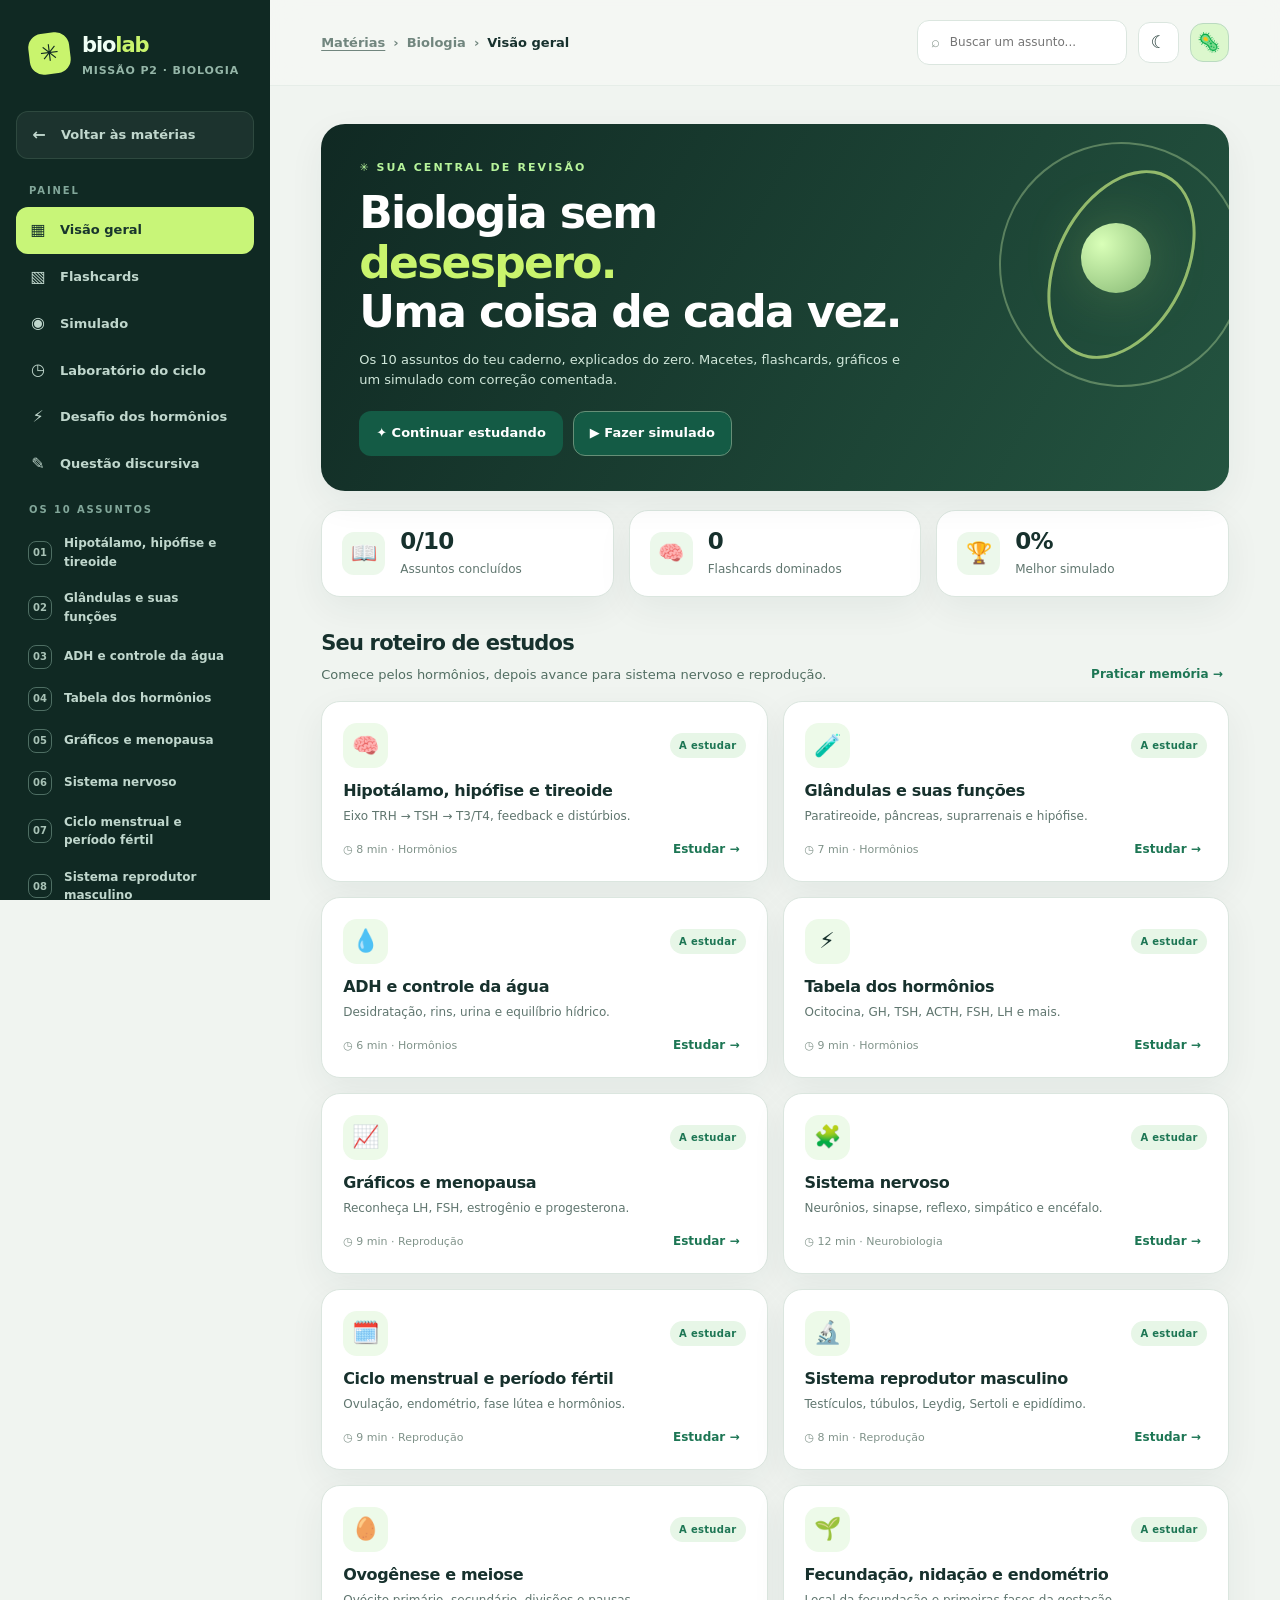
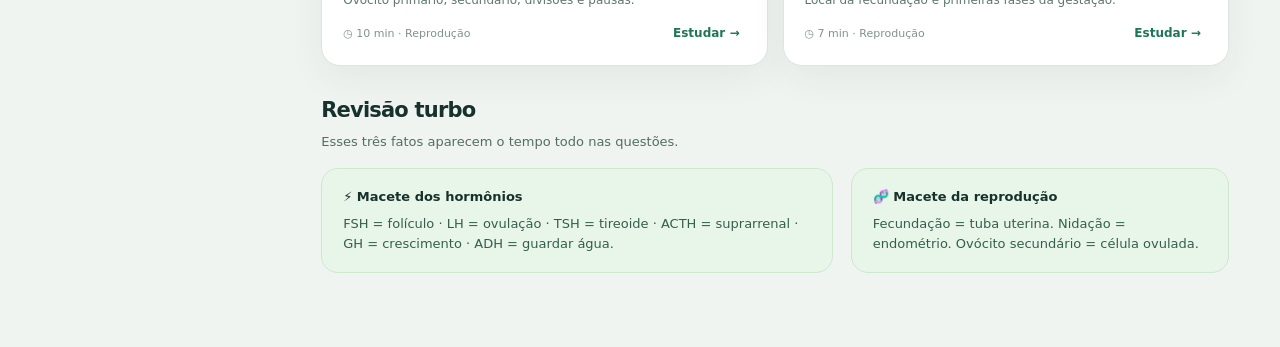
==== biologia/index.html @ c1766833 "feat: adicionar aulas e simulados de biologia" ====
<!doctype html>
<html lang="pt-BR">
<head>
<meta charset="utf-8">
<meta name="viewport" content="width=device-width,initial-scale=1,viewport-fit=cover">
<meta name="theme-color" content="#10332f">
<meta name="description" content="BioLab P2: revise os 10 conteúdos de Biologia com gráficos interativos, flashcards e simulados comentados.">
<title>BioLab P2 | Sua revisão interativa de Biologia</title>
<link rel="icon" href="data:image/svg+xml,%3Csvg xmlns='http://www.w3.org/2000/svg' viewBox='0 0 64 64'%3E%3Crect rx='18' width='64' height='64' fill='%2310332f'/%3E%3Ctext x='32' y='44' text-anchor='middle' font-size='38'%3E%F0%9F%A7%AC%3C/text%3E%3C/svg%3E">
<style>
:root{--bg:#f5f7f3;--panel:#fff;--ink:#17332f;--ink2:#465e58;--muted:#789087;--stroke:#dce5df;--mint:#dcf5dd;--green:#176e53;--lime:#c8f578;--nav:#0d2927;--nav2:#163b35;--orange:#f4b662;--red:#b13e42;--shadow:0 14px 35px rgba(12,44,37,.055);--r:20px}
*{box-sizing:border-box}html{scroll-behavior:smooth}body{margin:0;background:var(--bg);color:var(--ink);font-family:Inter,ui-sans-serif,-apple-system,BlinkMacSystemFont,"Segoe UI",Arial,sans-serif;font-size:15px;line-height:1.55}button,input,select{font:inherit}button{cursor:pointer}a{color:inherit;text-decoration:none}button:focus-visible,input:focus-visible,select:focus-visible,[tabindex]:focus-visible{outline:3px solid #70cc9b;outline-offset:3px}::selection{background:var(--lime);color:var(--nav)}
.app{display:flex;min-height:100vh}.sidebar{width:270px;flex:0 0 270px;background:var(--nav);color:#d8e9df;padding:29px 16px 20px;position:fixed;inset:0 auto 0 0;overflow-y:auto;z-index:30;display:flex;flex-direction:column}.brand{display:flex;align-items:center;gap:12px;padding:0 13px 32px}.brand-symbol{width:41px;height:41px;background:var(--lime);border-radius:14px;color:var(--nav);display:grid;place-items:center;font-size:23px;font-weight:800;transform:rotate(-7deg)}.brand strong{color:#f0fff5;font-size:21px;letter-spacing:-1.1px}.brand strong span{color:var(--lime)}.brand small{display:block;color:#95b6a8;font-size:11px;letter-spacing:.9px;font-weight:750}.nav-head{font-size:10px;font-weight:800;letter-spacing:1.9px;color:#82a79a;padding:14px 13px 8px}.navbutton{display:flex;gap:12px;align-items:center;width:100%;padding:11px 12px;border:0;background:transparent;color:#c0d7cd;text-align:left;border-radius:12px;font-size:13px;font-weight:620;transition:.2s}.navbutton:hover{background:#20453d;color:white}.navbutton.active{background:#c8f578;color:#18352d}.navbutton .ni{width:20px;font-size:16px;text-align:center}.lesson-nav .navbutton{padding:9px 12px;font-size:12px}.num{display:grid;place-items:center;flex:0 0 24px;height:24px;border:1px solid #4e6e63;border-radius:8px;color:#a8c2b6;font-size:10px;font-weight:800}.navbutton.active .num{color:#17432e;border-color:#75ae70}.navdot{margin-left:auto;font-size:12px;color:#91d7ad}.side-bottom{margin-top:auto;padding:16px 13px 0}.side-progress{border:1px solid #376056;background:#14352f;border-radius:15px;padding:15px}.side-progress .mini{font-size:11px;color:#8db9aa;letter-spacing:.3px}.side-progress strong{font-size:21px;color:var(--lime)}.progress-track{height:8px;border-radius:9px;background:#34564b;overflow:hidden;margin-top:11px}.progress-fill{background:var(--lime);height:100%;border-radius:9px;transition:width .35s}.side-foot{font-size:10px;color:#688f81;margin:15px 2px 0}
.main{margin-left:270px;min-width:0;flex:1}.topbar{position:sticky;top:0;z-index:20;display:flex;align-items:center;justify-content:space-between;padding:20px clamp(22px,4vw,56px);background:rgba(245,247,243,.92);backdrop-filter:blur(14px);border-bottom:1px solid #e6ede8}.crumb{display:flex;align-items:center;gap:8px;font-size:13px;color:#71867e;font-weight:650}.crumb strong{color:var(--ink)}.top-right{display:flex;align-items:center;gap:11px}.search{border:1px solid var(--stroke);background:#fff;border-radius:12px;padding:10px 13px;display:flex;align-items:center;gap:8px;color:#8c9b92}.search input{border:0;outline:0;background:transparent;color:var(--ink);width:165px;font-size:12px}.search:focus-within{border-color:#78b89d}.roundbtn{background:white;border:1px solid var(--stroke);border-radius:12px;height:41px;min-width:41px;display:grid;place-items:center;color:var(--ink);font-size:17px}.menu-toggle{display:none}.avatar{width:39px;height:39px;border:1px solid #badac0;background:#dcf7cd;border-radius:13px;display:grid;place-items:center;font-size:19px}
.container{max-width:1320px;margin:0 auto;padding:38px clamp(22px,4vw,56px) 74px}.eyebrow{font-size:11px;font-weight:800;letter-spacing:2.1px;color:#4b9981;text-transform:uppercase;margin:0 0 12px}.title-xl{font-size:clamp(28px,3.7vw,43px);letter-spacing:-1.7px;line-height:1.12;margin:0}.subtitle{color:var(--ink2);font-size:14px;max-width:740px;margin:12px 0 0}.hero{background:linear-gradient(115deg,#103731 0%,#163f35 60%,#28604d 100%);color:#e6f6ed;border-radius:25px;display:grid;grid-template-columns:1fr 270px;min-height:265px;overflow:hidden;position:relative;box-shadow:var(--shadow)}.hero-main{padding:35px 38px;position:relative;z-index:1}.hero .eyebrow{color:#bef38b}.hero h1{font-size:clamp(29px,3.6vw,44px);line-height:1.12;letter-spacing:-1.7px;margin:10px 0 14px;max-width:610px}.hero h1 em{font-style:normal;color:var(--lime)}.hero p{color:#c1d6cc;max-width:550px;font-size:13px}.hero-art{position:relative;overflow:hidden}.blob{position:absolute;border-radius:50%;border:2px solid rgba(215,249,176,.33);width:245px;height:245px;top:18px;right:-15px;transform:rotate(-18deg)}.blob::before{content:'';position:absolute;inset:20px 55px;border:3px solid rgba(205,243,134,.55);border-radius:50%;transform:rotate(45deg)}.blob::after{content:'';position:absolute;inset:55px 20px;border:3px solid rgba(205,243,134,.25);border-radius:50%;transform:rotate(-45deg)}.hero-ring{position:absolute;right:78px;top:99px;width:70px;height:70px;border-radius:50%;background:radial-gradient(circle at 30% 30%,#d9ffb8,#85b773);box-shadow:0 0 60px #c8f57838}.btn{display:inline-flex;gap:9px;align-items:center;justify-content:center;padding:11px 16px;border-radius:12px;border:1px solid transparent;font-size:13px;font-weight:750;white-space:nowrap;transition:.15s}.btn:hover{transform:translateY(-1px)}.btn-primary{background:var(--green);color:#fff}.btn-primary:hover{background:#10523e}.btn-dark{background:var(--lime);color:#123a29}.btn-dark:hover{background:#e0ff9b}.btn-ghost{background:#fff;color:var(--ink);border-color:var(--stroke)}.btn-outline{background:transparent;color:var(--green);border-color:#b8d6c7}.btn-small{padding:8px 12px;font-size:12px}.hero-actions{display:flex;gap:10px;flex-wrap:wrap;margin-top:21px}.hero-actions .btn-outline{border-color:#668f77;color:#effff0}.stats{display:grid;grid-template-columns:repeat(3,1fr);gap:15px;margin:19px 0 30px}.stat{background:var(--panel);border:1px solid var(--stroke);border-radius:17px;padding:18px 20px;display:flex;align-items:center;gap:15px;box-shadow:var(--shadow)}.stat-icon{height:43px;width:43px;flex:0 0 43px;border-radius:12px;background:#ecf8eb;display:grid;place-items:center;font-size:21px}.stat strong{font-size:23px;font-weight:850;line-height:1.1;letter-spacing:-.8px}.stat small{color:var(--muted);font-size:12px;display:block;margin-top:4px}
.section-head{display:flex;align-items:end;justify-content:space-between;gap:10px;margin:28px 0 16px}.section-head h2{margin:0;font-size:21px;letter-spacing:-.8px}.section-head p{margin:5px 0 0;font-size:13px;color:var(--ink2)}.text-link{font-size:12px;font-weight:700;color:var(--green);border:0;background:none}.lesson-grid{display:grid;grid-template-columns:repeat(2,minmax(0,1fr));gap:15px}.lesson-card{border:1px solid var(--stroke);background:var(--panel);border-radius:18px;padding:21px;position:relative;transition:.2s;box-shadow:var(--shadow);min-height:166px}.lesson-card:hover{border-color:#a9d1b4;transform:translateY(-3px);box-shadow:0 16px 34px rgba(12,44,37,.08)}.card-top{display:flex;justify-content:space-between;align-items:center}.topic-icon{width:45px;height:45px;border-radius:14px;display:grid;place-items:center;font-size:22px;background:#edfae9}.card-tag{font-size:10px;color:var(--green);font-weight:800;letter-spacing:.3px;background:#e7f6e7;padding:5px 9px;border-radius:20px}.lesson-card h3{margin:13px 0 5px;font-size:16px;line-height:1.3;letter-spacing:-.35px}.lesson-card p{font-size:12px;color:var(--muted);margin:0 0 14px;line-height:1.55}.card-bottom{display:flex;align-items:center;justify-content:space-between}.card-bottom span{font-size:11px;color:#80938a}.card-link{color:var(--green);font-size:12px;font-weight:800;border:0;background:transparent}.callout{background:#e8f6e9;border:1px solid #cde8cd;border-radius:17px;padding:18px 21px}.callout strong{display:block;font-size:13px;margin-bottom:7px}.callout p{margin:0;color:#345e4d;font-size:13px}.two-col{display:grid;grid-template-columns:1.15fr .85fr;gap:18px}.panel{border:1px solid var(--stroke);background:var(--panel);border-radius:19px;padding:24px;box-shadow:var(--shadow)}.panel h3{margin:0 0 12px;font-size:18px;letter-spacing:-.5px}.panel p{font-size:13px;color:var(--ink2)}.tag{display:inline-flex;gap:6px;align-items:center;border-radius:7px;font-size:10px;font-weight:800;padding:5px 8px;background:#e8f6e8;color:#26735b}.muted{color:var(--muted)}.small{font-size:12px}.panel-grid{display:grid;grid-template-columns:1.2fr .8fr;gap:18px}.lesson-header{margin-bottom:22px}.lesson-top{display:flex;align-items:center;gap:14px}.lesson-top .topic-icon{width:58px;height:58px;font-size:28px}.lesson-top h1{margin:0;font-size:clamp(27px,3.4vw,39px);letter-spacing:-1.4px}.lesson-top p{margin:4px 0 0;color:var(--muted);font-size:13px}.lesson-layout{display:grid;grid-template-columns:minmax(0,1fr) 270px;gap:22px;align-items:start}.lesson-body{min-width:0}.lesson-body .panel{margin-bottom:18px}.lesson-body h2{margin:0 0 14px;font-size:20px;letter-spacing:-.55px}.lesson-body h3{font-size:15px;margin:20px 0 9px}.lesson-body p{font-size:14px;line-height:1.75;color:#3b554d}.lesson-body ul,.lesson-body ol{padding-left:23px;font-size:13px;line-height:1.85;color:var(--ink2)}.lesson-body li{margin:4px 0}.lesson-body strong{color:#183e32}.lesson-aside{position:sticky;top:96px}.note{padding:17px;background:#e9f6dc;border:1px solid #d5ecbe;border-radius:15px;margin-bottom:13px}.note.rose{background:#fff2e9;border-color:#f4dac4}.note h4{margin:0 0 8px;font-size:12px;text-transform:uppercase;letter-spacing:1px;color:#416343}.note.rose h4{color:#9b5634}.note p{margin:0;font-size:12px;color:#375d3d;line-height:1.7}.note.rose p{color:#775644}.step-flow{display:flex;flex-direction:column;align-items:stretch;gap:5px;margin:18px 0}.step{background:#ecf7ec;border:1px solid #d5e9d9;border-radius:11px;text-align:center;padding:11px 12px;font-size:13px;font-weight:750}.flow-arrow{text-align:center;color:#60a887;font-size:17px}.table-wrap{overflow-x:auto;border:1px solid var(--stroke);border-radius:12px;margin:15px 0}table{border-collapse:collapse;width:100%;min-width:390px;font-size:12px}th,td{padding:12px 14px;text-align:left;border-bottom:1px solid #e8eee9;vertical-align:top}th{background:#edf4ee;color:#2c5948;font-size:11px;letter-spacing:.2px}tr:last-child td{border-bottom:none}td:first-child{font-weight:750;color:#244936}.color-list{display:flex;flex-wrap:wrap;gap:9px;margin:14px 0}.color-pill{display:inline-flex;align-items:center;gap:8px;border:1px solid var(--stroke);padding:7px 10px;border-radius:22px;font-size:12px;background:white}.pill-dot{width:9px;height:9px;border-radius:50%}.lesson-quiz{border:1px solid #d6e6d7;background:#f5fbf4;border-radius:17px;padding:20px}.quiz-options{display:grid;gap:9px;margin:16px 0}.option{display:flex;gap:11px;align-items:center;width:100%;padding:12px 14px;background:#fff;border:1px solid var(--stroke);border-radius:11px;text-align:left;color:var(--ink);font-size:13px;transition:.15s}.option:hover:not(:disabled){border-color:#6fb494;background:#f6fbf5}.option .letter{display:grid;place-items:center;flex:0 0 26px;height:26px;background:#edf3ec;border-radius:8px;font-size:11px;font-weight:800}.option.selected{border-color:#358765;background:#ecf8e7}.option.right{border-color:#32946c;background:#e7f8e9}.option.wrong{border-color:#c98577;background:#fff0eb}.option:disabled{cursor:default}.feedback{padding:13px 15px;border-radius:12px;background:#e8f5e5;color:#28563d;border:1px solid #c6e0c7;font-size:12px;margin:13px 0}.feedback.bad{background:#fff2e9;border-color:#f0d4c4;color:#87513a}.mini-top{font-size:11px;color:#56816a;font-weight:800;letter-spacing:1.2px}.floating-tools{display:flex;gap:7px;margin:10px 0 0;flex-wrap:wrap}
.flash-layout{display:grid;grid-template-columns:minmax(0,1fr) 280px;gap:18px}.flashcard{height:300px;border:0;padding:0;perspective:1200px;background:transparent;width:100%;text-align:center}.flash-inner{display:block;width:100%;height:100%;position:relative;transform-style:preserve-3d;transition:transform .5s cubic-bezier(.2,.7,.2,1);will-change:transform}.flashcard.flipped .flash-inner{transform:rotateY(180deg)}.flash-face{position:absolute;inset:0;width:100%;height:100%;border-radius:23px;display:flex;flex-direction:column;align-items:center;justify-content:center;padding:26px;backface-visibility:hidden;-webkit-backface-visibility:hidden;box-shadow:var(--shadow);overflow:auto}.flash-face h2{font-size:clamp(17px,2.5vw,25px);line-height:1.28;overflow-wrap:anywhere;margin:16px 0}.flashcard{cursor:pointer}.flashcard:focus-visible{outline:3px solid #5da47c;outline-offset:4px}.flash-front{background:linear-gradient(145deg,#103b34,#195949);color:white}.flash-back{background:#deefdc;border:1px solid #c7e3c5;transform:rotateY(180deg)}.flash-face .mini-top{color:#b6ebb2}.flash-back .mini-top{color:#4e7d58}.flash-face h2{font-size:clamp(23px,3vw,31px);max-width:530px;line-height:1.35;margin:15px 0}.flash-front p{color:#b1d2c2}.flash-back h2{color:#1a4a3a;font-size:23px}.flash-controls{display:flex;gap:10px;flex-wrap:wrap;margin:18px 0}.select{background:white;border:1px solid var(--stroke);border-radius:12px;padding:11px 13px;color:var(--ink);max-width:100%;font-size:12px}.exam-start{display:grid;grid-template-columns:1fr 1fr;gap:14px}.choice-card{background:#f8fbf7;border:1px solid #dce8df;border-radius:16px;padding:20px;text-align:left;transition:.18s}.choice-card:hover{border-color:#7ab497;background:#eff9ef}.choice-card strong{font-size:26px;display:block}.choice-card span{font-size:12px;color:var(--muted)}.exam-head{display:flex;justify-content:space-between;align-items:center;gap:13px}.counter{font-size:12px;font-weight:800;color:var(--green)}.exam-result .score{font-size:76px;line-height:1;letter-spacing:-4px;font-weight:900}.review-item{border:1px solid var(--stroke);border-radius:13px;padding:15px;margin-bottom:10px}.review-item strong{font-size:13px}.review-item p{font-size:12px;color:var(--ink2);margin:6px 0 0}
.lab-layout{display:grid;grid-template-columns:1fr 330px;gap:18px}.range{accent-color:#168267;width:100%;margin:15px 0}.chart-wrap{width:100%;overflow:hidden}.chart-wrap svg{display:block;width:100%;height:auto}.legend{display:flex;gap:9px;flex-wrap:wrap;margin:13px 0 0}.legend button{display:flex;align-items:center;gap:6px;border:1px solid var(--stroke);background:white;border-radius:8px;padding:6px 9px;font-size:11px;color:var(--ink2)}.legend button.inactive{opacity:.38;text-decoration:line-through}.day-head{display:flex;align-items:center;justify-content:space-between}.bigday{font-weight:900;font-size:41px;letter-spacing:-1.5px}.phase{background:#e8f6e9;color:#367454;padding:5px 9px;border-radius:9px;font-size:11px;font-weight:800}.phase-desc{background:#f4faf3;border-radius:13px;padding:15px;font-size:13px;color:#3b6252;line-height:1.75}.steps-arc{display:grid;grid-template-columns:repeat(5,1fr);gap:8px;margin:15px 0}.arc-step{font-size:11px;padding:12px 8px;background:#f2f8f1;border:1px solid #dce7dd;border-radius:12px;text-align:center;cursor:pointer}.arc-step.active{background:#d7f5b0;border-color:#9ac974;color:#204c31}.arc-step span{display:block;font-size:24px;margin-bottom:6px}.empty{padding:40px 20px;text-align:center;border:1px dashed #bdd6c7;border-radius:17px;background:#f6fbf5;color:var(--ink2)}.mobile-screen{display:none}
.dark{--bg:#091d1c;--panel:#11302c;--ink:#ebf8f2;--ink2:#b3d1c2;--muted:#91b2a2;--stroke:#2b5246;--mint:#1e4436;--green:#79c6a0;--lime:#caf777;--shadow:0 14px 35px rgba(0,0,0,.12)}.dark .topbar{background:#091d1cec;border-color:#244238}.dark .search,.dark .roundbtn,.dark .select,.dark .option,.dark .legend button{background:#15372f;color:var(--ink)}.dark .stat-icon,.dark .topic-icon,.dark .card-tag{background:#244c39}.dark .panel h3,.dark .lesson-body strong{color:#effbf1}.dark .lesson-card p,.dark .panel p,.dark .lesson-body p,.dark .lesson-body li{color:#a7c6b7}.dark .callout,.dark .note,.dark .step,.dark .phase-desc,.dark .lesson-quiz,.dark .choice-card,.dark .flash-back,.dark .arc-step{background:#173b33;color:#d6f5df;border-color:#2d5c46}.dark .note p,.dark .note.rose p,.dark .callout p,.dark .phase-desc,.dark .flash-back h2{color:#d9f4dc}.dark .note.rose{background:#4b3029;border-color:#755045}.dark .step{color:#d9f4dc}.dark .feedback{background:#1f4c3b;color:#d8f8e3}.dark .feedback.bad{background:#4c2b2b;color:#ffe0d3}.dark th{background:#1f4638;color:#d1f6de}.dark td{border-color:#2b5246}.dark td:first-child{color:#d8f8df}.dark .tag,.dark .phase{background:#224b3a;color:#c3f3d2}.dark .option .letter{background:#22483b}.dark .option.selected,.dark .option.right{background:#26563c}.dark .option.wrong{background:#593632}.dark .color-pill,.dark .legend button{background:#16372f}.dark .hero{box-shadow:none}
@media(max-width:1180px){.sidebar{width:240px;flex-basis:240px}.main{margin-left:240px}.hero{grid-template-columns:1fr 170px}.lesson-layout{grid-template-columns:minmax(0,1fr) 240px}.lab-layout{grid-template-columns:1fr 290px}}@media(max-width:950px){.sidebar{transform:translateX(-100%);transition:transform .23s;width:275px}.sidebar.open{transform:translateX(0)}.mobile-screen.show{display:block;position:fixed;inset:0;background:#071811aa;z-index:25}.main{margin-left:0}.menu-toggle{display:grid}.hero{grid-template-columns:1fr 220px}.lesson-layout{grid-template-columns:1fr}.lesson-aside{position:static;display:grid;grid-template-columns:1fr 1fr;gap:12px}.lesson-aside .note{margin:0}.lab-layout{grid-template-columns:1fr 290px}}@media(max-width:680px){.container{padding:23px 15px 65px}.topbar{padding:12px 15px}.top-right{gap:7px}.search{display:none}.crumb{font-size:11px}.avatar{display:none}.hero{display:block;min-height:0}.hero-main{padding:28px 24px}.hero-art{position:absolute;right:-87px;top:-40px;opacity:.22;width:240px;height:240px}.hero h1{font-size:30px}.stats{grid-template-columns:1fr 1fr;gap:9px;margin:13px 0 24px}.stat{padding:13px}.stat-icon{width:34px;flex-basis:34px;height:34px;font-size:16px}.stat strong{font-size:20px}.stat small{font-size:10px}.stats .stat:last-child{grid-column:1/-1}.lesson-grid,.two-col,.panel-grid,.flash-layout,.lab-layout{grid-template-columns:1fr}.lesson-card{min-height:0}.lesson-aside{grid-template-columns:1fr}.lesson-top h1{font-size:27px}.lesson-top .topic-icon{height:48px;width:48px;font-size:24px}.panel{padding:19px}.flashcard{height:320px}.steps-arc{grid-template-columns:repeat(3,1fr)}.exam-start{grid-template-columns:1fr 1fr}.hero-actions{gap:7px}.btn{font-size:12px;padding:10px 13px}.section-head h2{font-size:19px}}@media(prefers-reduced-motion:reduce){*{scroll-behavior:auto!important;transition:none!important;animation:none!important}}

/* EstudaLab revisão: cartão acessível, legível e funcional no celular */
.flash-toolbar{display:flex;flex-wrap:wrap;justify-content:space-between;gap:12px;align-items:center;margin-bottom:14px}
.flash-toolbar .select{max-width:310px;min-width:185px}
.flashcard{min-height:305px;display:block;line-height:1.4}
.flash-face .mini-top{font-size:11px;line-height:1.4;letter-spacing:1.3px;max-width:100%}
.flash-back h2{color:#1d5039}.dark .flash-back h2{color:#d9f4dc}.dark .flash-back p{color:#b5dfc4!important}
.flash-status{font-size:12px;color:var(--ink2);margin:9px 0 4px}
.flash-buttons{display:flex;flex-wrap:wrap;gap:9px;margin-top:14px}
.flash-buttons .btn{flex:1 1 130px}
.flash-empty{border:1px dashed var(--stroke);border-radius:20px;padding:35px 22px;text-align:center;background:var(--panel)}
@media(max-width:680px){.flash-toolbar{align-items:stretch}.flash-toolbar .select{max-width:none;width:100%}.flashcard{min-height:330px}.flash-face{padding:22px}.flash-layout{grid-template-columns:minmax(0,1fr)}.flash-controls{justify-content:center;gap:8px}.flash-controls .btn{flex:1 1 110px}.flash-controls .btn-small{flex:1}}
.dark .flash-back .mini-top{color:#b8e5bf}
.dark .flash-controls .btn-ghost,.dark .flash-controls .btn-outline{background:#183d33;color:#ddf8e7;border:1px solid #457965}
.dark .flash-controls .btn-ghost:disabled,.dark .flash-controls .btn-outline:disabled{opacity:.53;color:#b9d8c6;background:#15352e}
.dark .flash-toolbar .select{background:#163a30;color:#e5f9ed}
@media(prefers-reduced-motion:reduce){.flash-inner{transition:none}}

/* EstudaLab unified design language v7 */
:root{--est-bg:#f0f4f0;--est-panel:#ffffff;--est-ink:#17312d;--est-muted:#60766f;--est-nav:#102923;--est-line:#dbe6df;--est-lime:#c9f46d;--est-green:#1d7654;--est-shadow:0 12px 36px rgba(18,55,43,.06);}
html{scroll-behavior:smooth}body{background:var(--est-bg);font-family:Inter,ui-sans-serif,system-ui,-apple-system,'Segoe UI',sans-serif;color:var(--est-ink);}
a:focus-visible,button:focus-visible,input:focus-visible,textarea:focus-visible,select:focus-visible{outline:3px solid #2a9970;outline-offset:3px}
::selection{background:#caedaa;color:#153b2e}

:root{--bg:#f0f4f0;--panel:#fff;--ink:#17312d;--ink2:#516c62;--muted:#60766f;--stroke:#dbe6df;--line:#dbe6df;--sub:#60766f;--accent:#1d7654;--accent-bg:#e1f4e8;--accent2:#e1f4e8;--soft:#ebf4ee;--nav:#102923;--nav2:#1b4035;--lime:#c9f46d;--green:#1d7654;--shadow:var(--est-shadow)}
.panel,.lesson-card,.card,.stat,.subject,.note,.info,.example,.flashcard{border-radius:19px}
.btn:not(.secondary):not(.outline){background:#145b45;color:white}
.btn:not(.secondary):not(.outline):hover{background:#0f4938}
.btn.secondary{background:#e1eee5;color:#1b5c49}
.btn.secondary:hover{background:#d3e7da}
.back{border-color:var(--est-line);border-radius:12px}
.hero{background:linear-gradient(120deg,#102923,#245440);color:#fff;border-radius:24px}
.hero .eyebrow{color:#b7f49b}
.hero p{color:#d0e7da}
.panel,.lesson-card,.card,.stat,.flashcard{box-shadow:var(--est-shadow);border-color:var(--est-line)}

:root{--bg:#f0f4f0;--ink:#17312d;--ink2:#526e62;--muted:#60766f;--stroke:#dbe6df;--nav:#102923;--nav2:#1b4035;--green:#1d7654;--lime:#c9f46d}
</style>
</head>
<body>
<div class="mobile-screen" id="scrim"></div>
<div class="app">
<aside class="sidebar" id="sidebar" aria-label="Navegação">
  <div class="brand"><span class="brand-symbol">✳</span><div><strong>bio<span>lab</span></strong><small>MISSÃO P2 · BIOLOGIA</small></div></div>
  <a class="navbutton" href="/" style="margin-bottom:10px;background:#ffffff0d;border:1px solid #63887540"><span class="ni">←</span> Voltar às matérias</a><div class="nav-head">PAINEL</div>
  <button type="button" class="navbutton" data-page="home"><span class="ni">▦</span>Visão geral</button>
  <button type="button" class="navbutton" data-page="flash"><span class="ni">▧</span>Flashcards</button>
  <button type="button" class="navbutton" data-page="exam"><span class="ni">◉</span>Simulado</button>
  <button type="button" class="navbutton" data-page="cycle"><span class="ni">◷</span>Laboratório do ciclo</button>
  <button type="button" class="navbutton" data-page="hormones"><span class="ni">⚡</span>Desafio dos hormônios</button>
  <button type="button" class="navbutton" data-page="essay"><span class="ni">✎</span>Questão discursiva</button>
  <div class="nav-head">OS 10 ASSUNTOS</div><div class="lesson-nav" id="lessonNav"></div>
  <div class="side-bottom"><div class="side-progress"><div class="mini">Sua jornada</div><strong id="sideCompletion">0/10</strong><span class="mini"> assuntos concluídos</span><div class="progress-track"><div class="progress-fill" id="sideBar" style="width:0%"></div></div></div><p class="side-foot">100% offline · Progresso salvo neste navegador</p></div>
</aside>
<div class="main">
<header class="topbar">
 <div class="crumb"><button type="button" class="roundbtn menu-toggle" id="menuBtn" aria-label="Abrir menu">☰</button><a href="/" style="color:inherit;font-weight:700;text-decoration:underline;text-underline-offset:3px">Matérias</a><span>›</span><span>Biologia</span><span>›</span><strong id="crumb">Visão geral</strong></div>
 <div class="top-right"><label class="search"><span>⌕</span><input id="searchInput" type="search" placeholder="Buscar um assunto..." aria-label="Buscar assunto"></label><button class="roundbtn" id="themeBtn" type="button" title="Alternar tema" aria-label="Alternar tema">☾</button><div class="avatar" aria-hidden="true">🦠</div></div>
</header>
<main class="container" id="content" tabindex="-1"></main>
</div></div>
<script>
'use strict';
const L=[
{id:'tireoide',n:'01',icon:'🧠',title:'Hipotálamo, hipófise e tireoide',subtitle:'Eixo TRH → TSH → T3/T4, feedback e distúrbios.',tag:'Hormônios',mins:8,
 macete:'TRH dá a ordem, TSH entrega a ordem, tireoide produz T3/T4. Se já tem muito T3/T4, o cérebro manda reduzir a produção (feedback negativo).',trap:'TSH alto + T4 baixo sugere hipotireoidismo primário. TSH baixo + T4 alto sugere hipertireoidismo primário. Não vale para todas as doenças da hipófise.',
 body:`<p>O <strong>hipotálamo</strong> é uma região do encéfalo que coordena várias funções do organismo. Ele produz <strong>TRH</strong>, que estimula a <strong>hipófise anterior</strong> a liberar <strong>TSH</strong>. O TSH chega à <strong>tireoide</strong>, que libera os hormônios <strong>T3 e T4</strong>.</p>
 <div class="step-flow"><div class="step">HIPOTÁLAMO <small>• TRH</small></div><div class="flow-arrow">↓</div><div class="step">HIPÓFISE ANTERIOR <small>• TSH</small></div><div class="flow-arrow">↓</div><div class="step">TIREOIDE <small>• T3 e T4</small></div><div class="flow-arrow">↓</div><div class="step">Regulação do metabolismo e da produção de calor</div></div>
 <h3>Por que o TSH sobe ou desce?</h3><p>Pelo <strong>feedback negativo</strong>. Quando a tireoide produz bastante T3 e T4, esses hormônios informam ao hipotálamo e à hipófise que há hormônio suficiente, reduzindo TRH e TSH. Se a tireoide produz pouco, o estímulo pode aumentar.</p>
 <div class="table-wrap"><table><thead><tr><th>Condição</th><th>T3/T4</th><th>TSH em alterações primárias</th><th>Sinais comuns</th></tr></thead><tbody><tr><td>Hipotireoidismo</td><td>Baixo</td><td>Alto</td><td>Cansaço, frio, metabolismo lento</td></tr><tr><td>Hipertireoidismo</td><td>Alto</td><td>Baixo</td><td>Calor, palpitações, metabolismo acelerado</td></tr></tbody></table></div>`,q:{q:'Uma pessoa apresenta T4 baixo e TSH alto devido a problema na própria tireoide. Qual a hipótese mais provável?',opts:['Hipotireoidismo primário','Hipertireoidismo primário','Excesso de ADH','Excesso de insulina'],a:0,why:'Com a tireoide produzindo pouco T4, o feedback negativo diminui e a hipófise eleva o TSH para estimulá-la.'}},
{id:'glandulas',n:'02',icon:'🧪',title:'Glândulas e suas funções',subtitle:'Paratireoide, pâncreas, suprarrenais e hipófise.',tag:'Hormônios',mins:7,
 macete:'INSULINA põe glicose para dentro das células; GLUCAGON libera glicose para o sangue. PTH faz cálcio subir.',trap:'Paratireoide não é a mesma glândula que tireoide. Calcitonina e paratormônio atuam de modo oposto na regulação do cálcio.',
 body:`<p>Uma <strong>glândula endócrina</strong> libera hormônios no sangue. Cada hormônio atua em células que apresentam os receptores adequados.</p><div class="table-wrap"><table><thead><tr><th>Glândula</th><th>Hormônio</th><th>Efeito principal</th></tr></thead><tbody>
 <tr><td>Pâncreas</td><td>Insulina</td><td>Diminui glicemia, favorecendo captação e armazenamento de glicose</td></tr><tr><td>Pâncreas</td><td>Glucagon</td><td>Aumenta glicemia, especialmente por ação no fígado</td></tr><tr><td>Paratireoides</td><td>PTH</td><td>Aumenta cálcio sanguíneo</td></tr><tr><td>Tireoide</td><td>Calcitonina</td><td>Tende a diminuir cálcio sanguíneo</td></tr><tr><td>Medula suprarrenal</td><td>Adrenalina</td><td>Resposta rápida de alerta</td></tr><tr><td>Córtex suprarrenal</td><td>Cortisol</td><td>Respostas ao estresse e metabolismo</td></tr><tr><td>Córtex suprarrenal</td><td>Aldosterona</td><td>Retenção de sódio e regulação do volume sanguíneo</td></tr></tbody></table></div>
 <h3>Exemplo de prova</h3><p>Depois de uma refeição rica em carboidratos, a glicose sanguínea tende a subir, estimulando <strong>insulina</strong>. Quando a glicose cai, o <strong>glucagon</strong> ajuda a elevá-la.</p>`,q:{q:'Após uma refeição, qual hormônio geralmente aumenta para ajudar a reduzir a glicose sanguínea?',opts:['Glucagon','Insulina','Paratormônio','ACTH'],a:1,why:'A insulina facilita a captação e o armazenamento de glicose, reduzindo a glicemia.'}},
{id:'adh',n:'03',icon:'💧',title:'ADH e controle da água',subtitle:'Desidratação, rins, urina e equilíbrio hídrico.',tag:'Hormônios',mins:6,
 macete:'ADH = Anti-Diurese. Mais ADH → menos volume de urina, mais concentrada. Menos ADH → mais urina, mais diluída.',trap:'O ADH é produzido no hipotálamo e liberado pela neuro-hipófise; não é produzido nos rins.',
 body:`<p>O <strong>ADH (vasopressina)</strong> ajuda o organismo a economizar água. É <strong>sintetizado no hipotálamo</strong> e armazenado/liberado pela <strong>hipófise posterior</strong>.</p>
 <div class="step-flow"><div class="step">Pessoa perde água → sangue fica mais concentrado</div><div class="flow-arrow">↓</div><div class="step">Aumento da liberação de ADH</div><div class="flow-arrow">↓</div><div class="step">Rins reabsorvem mais água nos ductos coletores</div><div class="flow-arrow">↓</div><div class="step">Menos volume de urina, mais concentrada</div></div>
 <div class="table-wrap"><table><thead><tr><th>Situação</th><th>ADH</th><th>Urina</th></tr></thead><tbody><tr><td>Desidratação</td><td>↑ aumenta</td><td>↓ menos volume; mais concentrada</td></tr><tr><td>Excesso de água ingerida</td><td>↓ diminui</td><td>↑ mais volume; mais diluída</td></tr></tbody></table></div>`,q:{q:'Após horas sem beber água, uma pessoa saudável tende a apresentar:',opts:['ADH baixo e muita urina','ADH alto e urina mais concentrada','ADH alto e urina mais diluída','ADH zerado e produção de insulina'],a:1,why:'O ADH aumenta a reabsorção renal de água e reduz o volume urinário.'}},
{id:'hormonios',n:'04',icon:'⚡',title:'Tabela dos hormônios',subtitle:'Ocitocina, GH, TSH, ACTH, FSH, LH e mais.',tag:'Hormônios',mins:9,
 macete:'FSH → folículo / formação de espermatozoides. LH → libera o ovócito. TSH → tireoide. ACTH → córtex suprarrenal. GH → crescimento.',trap:'Ocitocina promove a ejeção do leite; prolactina é a principal responsável pela produção de leite. São efeitos diferentes.',
 body:`<p>Esta é a tabela que mais vale a pena revisar: nas anotações, a professora listou os hormônios e pediu <strong>ações e onde atuam</strong>.</p>
 <div class="table-wrap"><table><thead><tr><th>Hormônio</th><th>Produção/liberação</th><th>Ação marcante</th></tr></thead><tbody>
 <tr><td>Insulina</td><td>Pâncreas</td><td>Diminui glicemia</td></tr><tr><td>Ocitocina</td><td>Hipotálamo → hipófise posterior</td><td>Contração uterina e ejeção de leite</td></tr><tr><td>Calcitonina</td><td>Tireoide</td><td>Reduz cálcio sanguíneo</td></tr><tr><td>Paratormônio</td><td>Paratireoides</td><td>Aumenta cálcio sanguíneo</td></tr><tr><td>FSH</td><td>Hipófise anterior</td><td>Amadurecimento folicular / espermatogênese</td></tr><tr><td>LH</td><td>Hipófise anterior</td><td>Ovulação / estímulo às células de Leydig</td></tr><tr><td>TSH</td><td>Hipófise anterior</td><td>Estimula tireoide</td></tr><tr><td>ACTH</td><td>Hipófise anterior</td><td>Estimula córtex suprarrenal (cortisol)</td></tr><tr><td>GH (STH)</td><td>Hipófise anterior</td><td>Crescimento e metabolismo</td></tr><tr><td>Prolactina</td><td>Hipófise anterior</td><td>Produção de leite</td></tr><tr><td>ADH</td><td>Hipotálamo → hipófise posterior</td><td>Retenção renal de água</td></tr></tbody></table></div>`,q:{q:'Qual par está corretamente associado à sua ação?',opts:['Ocitocina → produção de leite','Prolactina → ejeção de leite','ACTH → estimula córtex suprarrenal','TSH → estimula ovulação'],a:2,why:'O ACTH estimula o córtex suprarrenal. A prolactina produz leite, e a ocitocina promove a ejeção.'}},
{id:'graficos',n:'05',icon:'📈',title:'Gráficos e menopausa',subtitle:'Reconheça LH, FSH, estrogênio e progesterona.',tag:'Reprodução',mins:9,
 macete:'Pico AGUDO e muito alto no meio do ciclo = LH. Progesterona sobe DEPOIS da ovulação. Estrogênio costuma subir ANTES dela.',trap:'Na menopausa, FSH e LH geralmente ficam elevados porque cai o feedback negativo dos hormônios ovarianos.',
 body:`<p>Os gráficos das tuas anotações cobram principalmente <strong>identificar as curvas pelos seus formatos</strong>.</p>
 <div class="table-wrap"><table><thead><tr><th>Curva</th><th>Como identificar</th></tr></thead><tbody><tr><td>LH</td><td>Pico bem alto e estreito próximo da ovulação</td></tr><tr><td>FSH</td><td>Pico menor perto do pico de LH</td></tr><tr><td>Estrogênio</td><td>Elevação forte antes da ovulação; possível aumento menor depois</td></tr><tr><td>Progesterona</td><td>Baixa antes; sobe e atinge pico na fase lútea</td></tr></tbody></table></div>
 <p>As formas das curvas variam entre pessoas e ciclos. O gráfico do laboratório é didático e mostra <strong>tendências relativas</strong>, não medições clínicas.</p>
 <h3>O que muda na menopausa?</h3><p>Com o fim da atividade folicular ovariana, <strong>estrogênio e progesterona diminuem</strong>; com menor inibição da hipófise, <strong>FSH e LH aumentam</strong>. O FSH costuma subir de forma marcante.</p>
 <button class="btn btn-outline" type="button" data-open="cycle">↗ Abrir gráfico interativo do ciclo</button>`,q:{q:'Em um gráfico de hormônios do ciclo menstrual, qual hormônio apresenta o pico mais agudo perto da ovulação?',opts:['Progesterona','LH','Cortisol','ADH'],a:1,why:'O pico de LH desencadeia a ovulação e costuma ser o mais estreito e elevado.'}},
{id:'nervoso',n:'06',icon:'🧩',title:'Sistema nervoso',subtitle:'Neurônios, sinapse, reflexo, simpático e encéfalo.',tag:'Neurobiologia',mins:12,
 macete:'Dendritos recebem, axônio envia. Mielina acelera. CEREBELO = coordenação; BULBO = funções vitais; SIMPÁTICO = alerta.',trap:'No reflexo de retirada, a medula pode organizar a resposta antes de você sentir conscientemente a dor. O cérebro também recebe o sinal.',
 body:`<h3>Estrutura de um neurônio</h3><div class="table-wrap"><table><thead><tr><th>Parte</th><th>Função</th></tr></thead><tbody><tr><td>Dendritos</td><td>Recebem sinais</td></tr><tr><td>Corpo celular</td><td>Integra informações e mantém a célula</td></tr><tr><td>Axônio</td><td>Conduz sinais a outros alvos</td></tr><tr><td>Mielina</td><td>Isolamento que acelera a condução</td></tr><tr><td>Sinapse</td><td>Transmite sinal entre células, muitas vezes com neurotransmissores</td></tr></tbody></table></div>
 <h3>Impulso nervoso</h3><p>Na <strong>despolarização</strong> típica do potencial de ação, entra Na⁺; na <strong>repolarização</strong>, a saída de K⁺ ajuda a recuperar o potencial elétrico. Nos axônios mielinizados, o potencial se regenera nos <strong>nódulos de Ranvier</strong>.</p>
 <h3>Arco reflexo</h3><div class="step-flow"><div class="step">Receptor da pele</div><div class="flow-arrow">↓</div><div class="step">Neurônio sensitivo</div><div class="flow-arrow">↓</div><div class="step">Medula espinhal (integração)</div><div class="flow-arrow">↓</div><div class="step">Neurônio motor</div><div class="flow-arrow">↓</div><div class="step">Músculo retira a mão</div></div>
 <h3>Simpático e parassimpático</h3><div class="table-wrap"><table><thead><tr><th>Simpático</th><th>Parassimpático</th></tr></thead><tbody><tr><td>Alerta, luta ou fuga</td><td>Repouso e digestão</td></tr><tr><td>Aumenta frequência cardíaca</td><td>Reduz frequência cardíaca</td></tr><tr><td>Dilata pupilas</td><td>Contrai pupilas</td></tr><tr><td>Reduz atividades digestivas</td><td>Favorece atividades digestivas</td></tr></tbody></table></div>
 <h3>Encéfalo</h3><div class="table-wrap"><table><thead><tr><th>Parte</th><th>Função principal</th></tr></thead><tbody><tr><td>Cérebro</td><td>Memória, linguagem, movimentos voluntários</td></tr><tr><td>Cerebelo</td><td>Equilíbrio e coordenação</td></tr><tr><td>Bulbo</td><td>Respiração e regulação cardiovascular</td></tr><tr><td>Hipotálamo</td><td>Temperatura, fome, sede e controle hormonal</td></tr></tbody></table></div>
 <button class="btn btn-outline" type="button" data-open="reflex">↗ Testar arco reflexo interativo</button>`,q:{q:'Qual estrutura é especialmente importante para equilíbrio e coordenação de movimentos?',opts:['Hipotálamo','Cerebelo','Medula adrenal','Pâncreas'],a:1,why:'O cerebelo coordena movimentos e participa do equilíbrio e da precisão motora.'}},
{id:'ciclo',n:'07',icon:'🗓️',title:'Ciclo menstrual e período fértil',subtitle:'Ovulação, endométrio, fase lútea e hormônios.',tag:'Reprodução',mins:9,
 macete:'Dia 1 = primeiro dia de sangramento. LH faz ovular. Progesterona predomina depois da ovulação. Se não houver gestação, sua queda favorece menstruação.',trap:'A ovulação NÃO é sempre no dia 14. Esse dia é apenas um exemplo didático para ciclos de 28 dias; o calendário não identifica com segurança o período fértil de cada pessoa.',
 body:`<p>O ciclo menstrual é organizado pela interação de FSH, LH, estrogênio e progesterona. Em um exemplo didático de <strong>28 dias</strong>, o primeiro dia é o início da menstruação.</p>
 <div class="table-wrap"><table><thead><tr><th>Fase aproximada</th><th>O que ocorre</th></tr></thead><tbody><tr><td>Menstruação (começo)</td><td>Descamação de parte do endométrio</td></tr><tr><td>Fase folicular</td><td>Folículo amadurece; estrogênio ajuda a reconstruir o endométrio</td></tr><tr><td>Ovulação</td><td>Pico de LH desencadeia liberação do ovócito secundário</td></tr><tr><td>Fase lútea</td><td>Corpo lúteo produz progesterona e sustenta o endométrio</td></tr></tbody></table></div>
 <h3>Período fértil</h3><p>Os espermatozoides podem sobreviver alguns dias no trato reprodutivo, enquanto o ovócito permanece viável por cerca de 12–24 horas. Por isso a janela fértil costuma incluir os <strong>cinco dias anteriores à ovulação e o dia da ovulação</strong>. Não é possível prever isso com precisão apenas contando dias.</p>
 <button class="btn btn-outline" type="button" data-open="cycle">↗ Explorar os 28 dias no gráfico</button>`,q:{q:'Em um ciclo menstrual, o que desencadeia diretamente a ovulação?',opts:['Queda de ADH','Pico de LH','Pico de cortisol','Aumento de calcitonina'],a:1,why:'A elevação acentuada de LH é o sinal hormonal que desencadeia a ovulação.'}},
{id:'masculino',n:'08',icon:'🔬',title:'Sistema reprodutor masculino',subtitle:'Testículos, túbulos, Leydig, Sertoli e epidídimo.',tag:'Reprodução',mins:8,
 macete:'TÚBULOS = fabricação. EPIDÍDIMO = amadurecimento. LEYDIG = testosterona. SERTOLI = suporte.',trap:'Espermatozoides são produzidos nos túbulos seminíferos, e não na próstata. A próstata produz parte do líquido seminal.',
 body:`<p>Os testículos produzem espermatozoides e testosterona, mas <strong>cada estrutura tem uma tarefa</strong>.</p>
 <div class="table-wrap"><table><thead><tr><th>Estrutura</th><th>Função</th></tr></thead><tbody><tr><td>Túbulos seminíferos</td><td>Local da espermatogênese</td></tr><tr><td>Células de Sertoli</td><td>Nutrem e sustentam células germinativas</td></tr><tr><td>Células de Leydig</td><td>Produzem testosterona</td></tr><tr><td>Epidídimo</td><td>Maturação e armazenamento dos espermatozoides</td></tr><tr><td>Canal deferente</td><td>Transporte durante a ejaculação</td></tr><tr><td>Próstata</td><td>Produz parte do fluido seminal</td></tr><tr><td>Uretra</td><td>Conduz sêmen para o exterior</td></tr></tbody></table></div>
 <h3>Relação com os hormônios</h3><p>O <strong>LH</strong> estimula as células de Leydig a produzir testosterona. O <strong>FSH</strong> atua nas células de Sertoli e ajuda a manter a espermatogênese.</p>`,q:{q:'Quais células produzem testosterona nos testículos?',opts:['Sertoli','Leydig','Hemácias','Neurônios sensitivos'],a:1,why:'As células de Leydig, no interstício testicular, produzem testosterona em resposta ao LH.'}},
{id:'ovogenese',n:'09',icon:'🥚',title:'Ovogênese e meiose',subtitle:'Ovócito primário, secundário, divisões e pausas.',tag:'Reprodução',mins:10,
 macete:'Ovócito I fica parado na prófase I. Ovócito II é ovulado parado na metáfase II. Meiose II só termina normalmente após fecundação.',trap:'A célula liberada na ovulação humana é o OVÓCITO SECUNDÁRIO, não um óvulo completamente formado.',
 body:`<p>A ovogênese forma o gameta feminino. Ela inclui longas interrupções da meiose, que são um dos alvos mais comuns de prova.</p>
 <div class="step-flow"><div class="step">Ovogônia (2n)</div><div class="flow-arrow">↓</div><div class="step">Ovócito primário (2n) • parado na prófase I</div><div class="flow-arrow">↓ <small>meiose I completa</small></div><div class="step">Ovócito secundário (n) + 1º corpúsculo polar</div><div class="flow-arrow">↓ <small>ovulação</small></div><div class="step">Ovócito secundário parado na metáfase II</div><div class="flow-arrow">↓ <small>se houver fecundação</small></div><div class="step">Conclusão da meiose II → óvulo e corpúsculo polar</div></div>
 <h3>Meiose I versus II</h3><div class="table-wrap"><table><thead><tr><th>Etapa</th><th>O que separa?</th></tr></thead><tbody><tr><td>Meiose I</td><td>Cromossomos homólogos; reduz de 2n para n</td></tr><tr><td>Meiose II</td><td>Cromátides-irmãs</td></tr></tbody></table></div>`,q:{q:'Em humanos, qual célula é liberada normalmente durante a ovulação?',opts:['Ovogônia','Ovócito primário','Ovócito secundário','Zigoto'],a:2,why:'O ovócito secundário é liberado na ovulação e está interrompido na metáfase II.'}},
{id:'fecundacao',n:'10',icon:'🌱',title:'Fecundação, nidação e endométrio',subtitle:'Local da fecundação e primeiras fases da gestação.',tag:'Reprodução',mins:7,
 macete:'FECUNDAÇÃO = tuba uterina. NIDAÇÃO = implantação no endométrio do útero. São momentos e lugares diferentes.',trap:'Nidação não é o encontro dos gametas. É a implantação do blastocisto, dias após a fecundação.',
 body:`<p>Na fecundação, o espermatozoide e o ovócito completam processos que resultam na formação do <strong>zigoto diploide</strong>. Em humanos, isso geralmente ocorre na <strong>tuba uterina</strong>.</p>
 <div class="step-flow"><div class="step">Ovulação</div><div class="flow-arrow">↓</div><div class="step">Fecundação na tuba uterina</div><div class="flow-arrow">↓</div><div class="step">Zigoto passa por divisões celulares</div><div class="flow-arrow">↓</div><div class="step">Formação do blastocisto</div><div class="flow-arrow">↓</div><div class="step">Nidação no endométrio uterino</div></div>
 <h3>O que é endométrio?</h3><p>É a camada interna do útero que se prepara ao longo do ciclo para uma possível gestação. A progesterona ajuda a manter suas condições durante a fase lútea.</p>
 <p>A nidação costuma <strong>começar cerca de 6 a 7 dias após a fecundação</strong>. Se a gestação se estabelece, o hormônio hCG ajuda a manter o corpo lúteo inicialmente.</p>`,q:{q:'Qual alternativa associa corretamente os locais da fecundação e da nidação?',opts:['Ovário e tuba uterina','Útero e ovário','Tuba uterina e endométrio','Endométrio e ovário'],a:2,why:'Fecundação ocorre geralmente na tuba uterina; nidação é a implantação no endométrio do útero.'}}
];
const FC=[
['tireoide','Qual hormônio o hipotálamo usa para estimular a liberação de TSH?','TRH.'],
['tireoide','Qual hormônio hipofisário estimula a tireoide?','TSH.'],
['tireoide','O que T3 e T4 regulam principalmente?','O metabolismo e a produção de calor.'],
['tireoide','No hipotireoidismo primário, como tendem a ficar TSH e T4?','TSH alto e T4 baixo.'],
['glandulas','Qual hormônio reduz a glicemia?','Insulina.'],
['glandulas','Qual hormônio aumenta a glicemia?','Glucagon.'],
['glandulas','Qual hormônio aumenta o cálcio sanguíneo?','Paratormônio (PTH).'],
['glandulas','Qual hormônio da medula suprarrenal participa da resposta de alerta?','Adrenalina.'],
['adh','Onde é sintetizado o ADH?','No hipotálamo.'],
['adh','Onde é liberado o ADH?','Pela hipófise posterior.'],
['adh','Com mais ADH, o volume de urina aumenta ou diminui?','Diminui; a urina tende a ficar mais concentrada.'],
['hormonios','Qual hormônio desencadeia a ovulação?','LH.'],
['hormonios','Qual hormônio estimula o amadurecimento dos folículos?','FSH.'],
['hormonios','Qual hormônio estimula o córtex suprarrenal?','ACTH.'],
['hormonios','Qual hormônio estimula a tireoide?','TSH.'],
['hormonios','Qual hormônio promove a produção de leite?','Prolactina.'],
['hormonios','Qual hormônio promove a ejeção de leite?','Ocitocina.'],
['hormonios','Qual é outro nome do GH?','STH, hormônio do crescimento.'],
['graficos','Qual hormônio faz um pico alto e estreito perto da ovulação?','LH.'],
['graficos','Qual hormônio sobe principalmente após a ovulação?','Progesterona.'],
['graficos','Como tendem a ficar FSH e LH na menopausa?','Elevados.'],
['graficos','Como tendem a ficar estrogênio e progesterona na menopausa?','Baixos.'],
['nervoso','Dendritos recebem ou enviam sinais?','Recebem sinais.'],
['nervoso','Qual é a função da bainha de mielina?','Acelerar a condução nervosa.'],
['nervoso','Qual íon entra na despolarização típica do potencial de ação?','Na⁺.'],
['nervoso','O que predomina no sistema nervoso simpático?','Alerta, luta ou fuga.'],
['nervoso','Que região cuida principalmente de equilíbrio e coordenação?','Cerebelo.'],
['nervoso','Qual estrutura organiza muitos reflexos de retirada?','Medula espinhal.'],
['ciclo','O primeiro dia do ciclo menstrual é o quê?','O primeiro dia da menstruação.'],
['ciclo','O que mantém o endométrio na fase lútea?','Principalmente a progesterona.'],
['ciclo','A ovulação acontece obrigatoriamente no dia 14?','Não. Depende da duração e da variação do ciclo.'],
['masculino','Onde são produzidos os espermatozoides?','Nos túbulos seminíferos.'],
['masculino','Que células produzem testosterona?','Células de Leydig.'],
['masculino','Onde os espermatozoides amadurecem?','No epidídimo.'],
['masculino','Qual hormônio estimula as células de Leydig?','LH.'],
['ovogenese','Em qual etapa o ovócito primário fica interrompido?','Prófase I da meiose.'],
['ovogenese','Que célula é liberada na ovulação humana?','Ovócito secundário.'],
['ovogenese','Onde o ovócito secundário costuma parar até a fecundação?','Metáfase II da meiose.'],
['ovogenese','Meiose I separa o quê?','Cromossomos homólogos.'],
['fecundacao','Onde ocorre geralmente a fecundação?','Na tuba uterina.'],
['fecundacao','O que significa nidação?','Implantação do blastocisto no endométrio.'],
['fecundacao','O que é endométrio?','A camada interna do útero.'],
['fecundacao','O que surge após a união dos gametas?','Zigoto diploide.']
];
const EXTRA=[
['tireoide','Qual sequência está correta para controlar a tireoide?',['Tireoide → TRH → hipófise','Hipotálamo → TRH → hipófise → TSH → tireoide','Hipófise → GH → pâncreas','Hipotálamo → insulina → tireoide'],1,'O eixo começa com TRH produzido pelo hipotálamo, que estimula a liberação de TSH pela hipófise.'],
['tireoide','Quando há muito T3/T4 circulando, qual é o efeito esperado sobre o TSH?',['Diminui por feedback negativo','Aumenta porque a tireoide está acelerada','Fica obrigatoriamente zero','Vira ADH'],0,'O T3/T4 em excesso tende a inibir a secreção de TSH.'],
['glandulas','Qual par hormonal é antagonista na regulação da glicose?',['TSH e LH','Insulina e glucagon','Ocitocina e prolactina','FSH e ACTH'],1,'Insulina diminui a glicemia e glucagon a aumenta.'],
['glandulas','Qual glândula libera o paratormônio?',['Tireoide','Pâncreas','Paratireoides','Hipófise posterior'],2,'As paratireoides secretam PTH, que eleva o cálcio sanguíneo.'],
['glandulas','Qual substância é produzida pelo córtex suprarrenal?',['Adrenalina','Cortisol','TSH','Ocitocina'],1,'O cortisol é produzido no córtex suprarrenal; adrenalina, na medula.'],
['adh','Com redução de ADH, uma pessoa tende a produzir:',['Mais urina diluída','Menos urina concentrada','Mais testosterona','Menos insulina'],0,'Menos ADH reduz a reabsorção de água pelos rins, aumentando o volume de urina.'],
['adh','Qual local responde diretamente ao ADH para reabsorver água?',['Pulmões','Ductos coletores dos rins','Fígado','Ovários'],1,'O ADH aumenta a permeabilidade à água nos ductos coletores renais.'],
['hormonios','Ocitocina e prolactina são diferentes porque:',['As duas fazem a mesma coisa','Prolactina ejeta e ocitocina produz leite','Prolactina produz e ocitocina promove ejeção de leite','A ocitocina controla a glicemia'],2,'A prolactina favorece a produção de leite; a ocitocina causa sua ejeção.'],
['hormonios','Qual hormônio também é chamado de STH?',['GH','FSH','ADH','LH'],0,'STH ou somatotrofina é outro nome do GH, hormônio do crescimento.'],
['hormonios','Qual hormônio estimula as células de Leydig?',['FSH','LH','TSH','GH'],1,'O LH atua nas células de Leydig, estimulando a produção de testosterona.'],
['graficos','Em um ciclo sem gestação, a progesterona cai no final principalmente porque:',['O corpo lúteo regride','A insulina fica alta','A medula espinhal bloqueia o ovário','A hipófise posterior produz TSH'],0,'Sem o suporte hormonal de uma gestação, o corpo lúteo regride, caindo a progesterona.'],
['graficos','Em geral, qual padrão é esperado após a menopausa?',['FSH baixo e estrogênio alto','FSH alto e estrogênio baixo','Progesterona alta e LH baixo','Todos os hormônios iguais'],1,'A queda dos hormônios ovarianos reduz o feedback negativo e eleva FSH/LH.'],
['nervoso','Qual sequência representa um arco reflexo simples?',['Músculo → rim → cérebro','Receptor → neurônio sensitivo → medula → neurônio motor → músculo','Hipófise → fígado → pulmão','Dendrito → ovário → tireoide'],1,'O sinal sensorial chega à medula e desencadeia uma resposta motora.'],
['nervoso','Na despolarização típica do neurônio, qual processo é essencial?',['Entrada de Na⁺','Entrada de testosterona','Saída de glicose','Produção de TSH'],0,'A entrada de Na⁺ torna o interior do neurônio menos negativo.'],
['nervoso','Ao ouvir um ruído ameaçador, qual sistema tende a predominar?',['Parassimpático','Simpático','Digestivo','Reprodutor'],1,'O simpático prepara o organismo para alerta e resposta rápida.'],
['nervoso','Qual região do encéfalo ajuda a controlar respiração e funções cardiovasculares?',['Bulbo','Cerebelo','Ovário','Pâncreas'],0,'O bulbo contém centros de regulação vital relacionados à respiração e à atividade cardiovascular.'],
['ciclo','Em uma pessoa com ciclo regular de duração diferente de 28 dias, a ovulação:',['É sempre no dia 14','Não acontece','Pode ocorrer em dia diferente de 14','Acontece durante toda a menstruação'],2,'O dia 14 é uma referência didática, não uma regra universal.'],
['ciclo','Após a ovulação, o corpo lúteo produz principalmente:',['Progesterona','ADH','Calcitonina','TSH'],0,'Na fase lútea, o corpo lúteo libera progesterona, importante para o endométrio.'],
['masculino','Qual associação está correta?',['Sertoli → testosterona','Leydig → produção de testosterona','Próstata → produção de espermatozoides','Epidídimo → fecundação'],1,'As células de Leydig produzem testosterona.'],
['masculino','Qual é a função principal do epidídimo?',['Formar os ovócitos','Promover maturação de espermatozoides','Produzir TSH','Implantar o embrião'],1,'Os espermatozoides passam por maturação e são armazenados no epidídimo.'],
['ovogenese','Em qual fase da meiose o ovócito secundário fica interrompido?',['Prófase I','Metáfase II','Anáfase I','Telófase II'],1,'O ovócito secundário inicia a meiose II e para na metáfase II até a fecundação.'],
['ovogenese','Na meiose I, o que se separa?',['Cromátides-irmãs','Cromossomos homólogos','Células somáticas','Hormônios ovarianos'],1,'Na meiose I, cromossomos homólogos se separam; cromátides-irmãs separam-se na meiose II.'],
['ovogenese','O ovócito primário interrompido na prófase I é:',['Diploide, 2n','Haploide, n','Zigoto','Blastocisto'],0,'O ovócito primário ainda possui dois conjuntos de cromossomos.'],
['fecundacao','Qual é o evento chamado de nidação?',['Liberação do ovócito','Implantação do blastocisto no endométrio','Produção de espermatozoides','Separação de cromossomos na meiose I'],1,'Nidação é a implantação do blastocisto na camada interna do útero.'],
['fecundacao','A fecundação humana ocorre geralmente em qual região?',['Tuba uterina','Endométrio','Próstata','Epidídimo'],0,'O encontro dos gametas costuma ocorrer na tuba uterina.']
];
const BANK=[...L.map((l,i)=>({id:'L'+i,topic:l.id,q:l.q.q,opts:l.q.opts,a:l.q.a,why:l.q.why})),...EXTRA.map((x,i)=>({id:'E'+i,topic:x[0],q:x[1],opts:x[2],a:x[3],why:x[4]}))];
BANK.push(...[{"id": "N0", "topic": "tireoide", "q": "No hipertireoidismo primário, o padrão mais comum é:", "opts": ["T4 alto e TSH baixo", "T4 baixo e TSH alto", "T4 e TSH sempre altos", "T4 sempre zero"], "a": 0, "why": "O excesso de hormônio tireoidiano inibe a hipófise por feedback negativo."}, {"id": "N1", "topic": "tireoide", "q": "TRH é secretado por qual estrutura?", "opts": ["Tireoide", "Hipotálamo", "Pâncreas", "Paratireoide"], "a": 1, "why": "TRH é produzido no hipotálamo e estimula a hipófise anterior."}, {"id": "N2", "topic": "glandulas", "q": "Qual é o efeito principal da aldosterona?", "opts": ["Aumentar perda renal de sódio", "Aumentar reabsorção de sódio nos rins", "Desencadear ovulação", "Estimular os folículos"], "a": 1, "why": "A aldosterona promove reabsorção de sódio e favorece retenção de água."}, {"id": "N3", "topic": "glandulas", "q": "O hormônio cortisol é produzido principalmente no:", "opts": ["Córtex da suprarrenal", "Bulbo", "Epidídimo", "Cerebelo"], "a": 0, "why": "O cortisol é produzido no córtex das suprarrenais."}, {"id": "N4", "topic": "adh", "q": "Em desidratação, como ficam ADH e urina?", "opts": ["ADH baixo; urina abundante", "ADH alto; urina concentrada", "ADH alto; urina mais diluída", "ADH zero; urina concentrada"], "a": 1, "why": "ADH elevado aumenta a reabsorção renal de água."}, {"id": "N5", "topic": "adh", "q": "A produção de ADH ocorre principalmente:", "opts": ["No rim", "No hipotálamo", "No córtex suprarrenal", "No pâncreas"], "a": 1, "why": "ADH é produzido no hipotálamo e armazenado/liberado pela neuro-hipófise."}, {"id": "N6", "topic": "hormonios", "q": "Qual hormônio está ligado à ejeção do leite?", "opts": ["Prolactina", "Ocitocina", "TSH", "FSH"], "a": 1, "why": "Ocitocina provoca contração das células mioepiteliais mamárias."}, {"id": "N7", "topic": "hormonios", "q": "O que faz a prolactina?", "opts": ["Desencadeia ejeção do leite", "Estimula produção de leite", "Aumenta cálcio", "Provoca ovulação"], "a": 1, "why": "A prolactina estimula a produção do leite, não sua ejeção."}, {"id": "N8", "topic": "hormonios", "q": "Qual hormônio da hipófise estimula o córtex suprarrenal?", "opts": ["TSH", "FSH", "ACTH", "LH"], "a": 2, "why": "ACTH estimula a secreção de corticosteroides, especialmente cortisol."}, {"id": "N9", "topic": "ciclo", "q": "Após a ovulação, qual hormônio tende a predominar?", "opts": ["Progesterona", "Adrenalina", "TSH", "Insulina"], "a": 0, "why": "O corpo lúteo produz progesterona na fase lútea."}, {"id": "N10", "topic": "ciclo", "q": "Pico agudo de LH no meio do ciclo indica:", "opts": ["Menstruação", "Ovulação próxima", "Fecundação obrigatória", "Menopausa"], "a": 1, "why": "O pico de LH desencadeia a ovulação."}, {"id": "N11", "topic": "ciclo", "q": "Após a menopausa, FSH e LH geralmente:", "opts": ["Diminuem", "Aumentam", "Não existem", "Viraram TSH"], "a": 1, "why": "A redução do feedback dos ovários aumenta a secreção de gonadotrofinas."}, {"id": "N12", "topic": "nervoso", "q": "Na despolarização neuronal ocorre principalmente:", "opts": ["Entrada de Na+", "Saída de Na+", "Entrada de hormônio LH", "Saída de Ca2+ do sangue"], "a": 0, "why": "A abertura de canais de Na+ permite entrada de sódio na despolarização."}, {"id": "N13", "topic": "nervoso", "q": "Na repolarização de um potencial de ação ocorre:", "opts": ["Entrada de Na+ como principal causa", "Saída de K+", "Produção de insulina", "Ovulação"], "a": 1, "why": "A saída de potássio contribui para a volta do potencial negativo."}, {"id": "N14", "topic": "nervoso", "q": "A bainha de mielina contribui para:", "opts": ["Retardar impulsos", "Condução saltatória mais rápida", "Produção de espermatozoides", "Secreção de ACTH"], "a": 1, "why": "A mielina acelera a transmissão entre os nódulos de Ranvier."}, {"id": "N15", "topic": "nervoso", "q": "A coordenação do equilíbrio está fortemente ligada ao:", "opts": ["Cerebelo", "Córtex da suprarrenal", "Pâncreas", "Epidídimo"], "a": 0, "why": "O cerebelo regula coordenação motora e equilíbrio."}, {"id": "N16", "topic": "nervoso", "q": "Durante estresse agudo, o sistema autônomo que predomina é:", "opts": ["Parassimpático", "Simpático", "Somático apenas", "Nenhum"], "a": 1, "why": "O simpático prepara o corpo para a resposta de luta ou fuga."}, {"id": "N17", "topic": "reproducao", "q": "Qual célula do testículo produz testosterona?", "opts": ["Sertoli", "Leydig", "Ovócito", "Neurônio"], "a": 1, "why": "Células de Leydig produzem testosterona."}, {"id": "N18", "topic": "reproducao", "q": "Onde os espermatozoides amadurecem?", "opts": ["Próstata", "Epidídimo", "Uretra", "Vesícula biliar"], "a": 1, "why": "O epidídimo participa da maturação e armazenamento."}, {"id": "N19", "topic": "ovogenese", "q": "Na ovulação, em humanos, a célula liberada é:", "opts": ["Óvulo após término da meiose II", "Ovócito secundário em metáfase II", "Ovogônia", "Zigoto"], "a": 1, "why": "O ovócito secundário é liberado com meiose II ainda interrompida."}, {"id": "N20", "topic": "ovogenese", "q": "A meiose I separa principalmente:", "opts": ["Cromátides-irmãs", "Cromossomos homólogos", "Núcleos de neurônio", "Células somáticas"], "a": 1, "why": "Meiose I reduz o número de cromossomos ao separar homólogos."}, {"id": "N21", "topic": "fecundacao", "q": "Normalmente a fecundação ocorre na:", "opts": ["Tuba uterina", "Cavidade do estômago", "Parede interna da bexiga", "Medula espinhal"], "a": 0, "why": "A tuba uterina é o local mais comum de fecundação."}, {"id": "N22", "topic": "fecundacao", "q": "A nidação é:", "opts": ["Ovulação no ovário", "Implantação do blastocisto no endométrio", "Produção de testosterona", "Menstruação"], "a": 1, "why": "O blastocisto se implanta na camada interna do útero."}, {"id": "N23", "topic": "nervoso", "q": "A resposta reflexa de retirar a mão do calor pode ser integrada na:", "opts": ["Medula espinhal", "Tireoide", "Próstata", "Tuba uterina"], "a": 0, "why": "Arcos reflexos espinhais respondem antes da percepção consciente."}, {"id": "N24", "topic": "hormonios", "q": "Qual hormônio estimula a tireoide diretamente?", "opts": ["TSH", "FSH", "LH", "ADH"], "a": 0, "why": "TSH da hipófise anterior atua sobre a tireoide."}] );
const HORMONE_GAME=[
{h:'ADH',o:['Aumenta reabsorção de água nos rins','Estimula a tireoide','Induz ovulação','Reduz cálcio'],a:0,e:'O ADH aumenta a reabsorção de água nos ductos coletores.'},
{h:'FSH',o:['Estimula produção de cortisol','Favorece maturação folicular','Promove ejeção do leite','Acelera batimentos por alerta'],a:1,e:'O FSH favorece a maturação dos folículos e também participa da espermatogênese.'},
{h:'LH',o:['Aumenta glicemia','Promove nidação','Estimula ovulação','Diminui cálcio sanguíneo'],a:2,e:'O pico de LH desencadeia a ovulação.'},
{h:'TSH',o:['Estimula a tireoide','Estimula produção de leite','Reduz urina','Estimula ovulação'],a:0,e:'O TSH atua sobre a tireoide, estimulando a síntese de T3 e T4.'},
{h:'ACTH',o:['Aumenta cálcio','Acelera condução nervosa','Estimula o córtex suprarrenal','Controla contração uterina'],a:2,e:'O ACTH estimula o córtex suprarrenal, principalmente a secreção de cortisol.'},
{h:'Ocitocina',o:['Produção de leite','Ejeção de leite e contrações uterinas','Retenção renal de água','Diminuição de glicemia'],a:1,e:'A ocitocina participa da ejeção de leite e das contrações uterinas.'},
{h:'Prolactina',o:['Produção de leite','Ejeção imediata de leite','Produção de testosterona','Ovulação'],a:0,e:'A prolactina estimula a produção de leite; a ocitocina participa da ejeção.'},
{h:'Insulina',o:['Aumenta glicose','Aumenta cálcio','Diminui glicose sanguínea','Estimula tireoide'],a:2,e:'A insulina facilita a entrada e o armazenamento de glicose, reduzindo a glicemia.'},
{h:'Glucagon',o:['Diminui glicose','Eleva glicose sanguínea','Aumenta reabsorção de água','Promove contrações uterinas'],a:1,e:'O glucagon eleva a glicemia, principalmente estimulando a liberação de glicose pelo fígado.'},
{h:'PTH',o:['Diminui cálcio','Promove ovulação','Aumenta cálcio sanguíneo','Aumenta leite'],a:2,e:'O paratormônio (PTH) eleva o nível de cálcio no sangue.'},
{h:'GH',o:['Estimula crescimento e metabolismo','Reduz urina','Promove ovulação','Produz adrenalina'],a:0,e:'O GH participa do crescimento corporal e do metabolismo.'},
{h:'Calcitonina',o:['Aumenta glicemia','Aumenta cálcio','Estimula a tireoide','Tende a reduzir cálcio sanguíneo'],a:3,e:'A calcitonina pode ajudar a reduzir a concentração sanguínea de cálcio.'}
];
const KEY='biolabP2.v1';let state={done:[],cards:{},best:0,theme:'light'};
try{const saved=JSON.parse(localStorage.getItem(KEY)||'null');if(saved&&typeof saved==='object'){state={...state,...saved};if(!Array.isArray(state.done))state.done=[];if(!state.cards||typeof state.cards!=='object')state.cards={}}}catch(e){}
const save=()=>{try{localStorage.setItem(KEY,JSON.stringify(state))}catch(e){}};
let curPage='home',flashOrder=[],flashIdx=0,flashFlipped=false,flashFilter='all',exam=null,cycleDay=14,visibleSeries=new Set(['LH','FSH','Estrogênio','Progesterona']),hIndex=0,hScore=0,hAnswered=false,reflexIndex=0,miniAnswer=null;
const $=s=>document.querySelector(s),$$=s=>[...document.querySelectorAll(s)],esc=t=>String(t).replace(/[&<>"']/g,c=>({'&':'&amp;','<':'&lt;','>':'&gt;','"':'&quot;',"'":'&#39;'}[c]));
const rand=a=>[...a].sort(()=>Math.random()-.5);

/* EstudaLab: question variety engine (stable across attempts). */
const quizShuffle = list => {
  const arr=[...list];
  for(let i=arr.length-1;i>0;i--){let j=Math.floor(Math.random()*(i+1));[arr[i],arr[j]]=[arr[j],arr[i]];}
  return arr;
};
function quizVariety(items,n,namespace,keyOf,topicOf){
  const storageKey='estudalab.quiz.variety.v3.'+namespace;
  let history=[];
  try {const saved=JSON.parse(localStorage.getItem(storageKey)||'[]');history=Array.isArray(saved)?saved.filter(x=>typeof x==='string').slice(-400):[]}catch{}
  const byId=new Map();
  for(const item of items){const id=String(keyOf(item));if(id&&!byId.has(id))byId.set(id,item)}
  const pool=[...byId.values()];
  const selected=[],picked=new Set(),topicCount=new Map();
  const lastSeen=item=>history.lastIndexOf(String(keyOf(item)));
  const topic=item=>String(topicOf(item)||'Geral');
  while(selected.length<Math.min(n,pool.length)){
    let possible=pool.filter(x=>!picked.has(String(keyOf(x))));
    const unseen=possible.filter(x=>lastSeen(x)<0);
    // No question is repeated while any unused question remains in this bank.
    if(unseen.length){possible=unseen}
    else{
      // Once the full bank has been used, bring back the oldest questions first.
      possible.sort((a,b)=>lastSeen(a)-lastSeen(b));
      possible=possible.slice(0,Math.min(possible.length,Math.max(5,(n-selected.length)*2)));
    }
    const minimum=Math.min(...possible.map(x=>topicCount.get(topic(x))||0));
    let candidates=possible.filter(x=>(topicCount.get(topic(x))||0)===minimum);
    if(!unseen.length){const oldest=Math.min(...candidates.map(lastSeen));candidates=candidates.filter(x=>lastSeen(x)===oldest)}
    const item=candidates[Math.floor(Math.random()*candidates.length)];
    const id=String(keyOf(item)),cat=topic(item);
    selected.push(item);picked.add(id);topicCount.set(cat,(topicCount.get(cat)||0)+1);
  }
  history=[...history,...selected.map(x=>String(keyOf(x)))].slice(-400);
  try{localStorage.setItem(storageKey,JSON.stringify(history))}catch{}
  return quizShuffle(selected);
}
function randomizedAnswers(original,optionsField,answerField){
  const item={...original};
  const options=original[optionsField].map((value,index)=>({value,isCorrect:index===original[answerField]}));
  const randomized=quizShuffle(options);
  item[optionsField]=randomized.map(x=>x.value);
  item[answerField]=randomized.findIndex(x=>x.isCorrect);
  return item;
}
function randomizedMath(q){
  const options=quizShuffle(q[2].map((value,index)=>({value,isCorrect:index===q[3]})));
  return [q[0],q[1],options.map(v=>v.value),options.findIndex(v=>v.isCorrect),q[4]];
}

const getTopic=id=>L.find(l=>l.id===id);
function navTo(page){location.hash=page==='home'?'#/home':'#/'+page; if(location.hash==='#/home'&&curPage==='home')render();}
function parseHash(){const h=decodeURIComponent((location.hash||'#/home').replace(/^#\//,''));return h||'home'}
function setActiveNav(){const current=curPage;$$('.navbutton[data-page]').forEach(x=>{const is=x.dataset.page===current||x.dataset.page==='home'&&current==='home';x.classList.toggle('active',is);if(is)x.setAttribute('aria-current','page');else x.removeAttribute('aria-current')});$$('#lessonNav .navbutton').forEach(x=>{const is='lesson/'+x.dataset.lesson===current;x.classList.toggle('active',is);if(is)x.setAttribute('aria-current','page');else x.removeAttribute('aria-current')});}
function updateGlobal(){const n=state.done.length;$('#sideCompletion').textContent=`${n}/10`;$('#sideBar').style.width=(10*n)+'%';$$('[data-completed]').forEach(e=>{e.textContent=state.done.includes(e.dataset.completed)?'✓ Estudado':'A estudar'});$$('.navdot').forEach(x=>x.textContent=state.done.includes(x.dataset.lessonDot)?'✓':'')}
function buildSideNav(){$('#lessonNav').innerHTML=L.map(l=>`<button type="button" class="navbutton" data-page="lesson/${l.id}" data-lesson="${l.id}"><span class="num">${l.n}</span><span>${esc(l.title)}</span><span class="navdot" data-lesson-dot="${l.id}"></span></button>`).join('')}
function lessonCard(l){return `<article class="lesson-card"><div class="card-top"><span class="topic-icon">${l.icon}</span><span class="card-tag" data-completed="${l.id}">${state.done.includes(l.id)?'✓ Estudado':'A estudar'}</span></div><h3>${esc(l.title)}</h3><p>${esc(l.subtitle)}</p><div class="card-bottom"><span>◷ ${l.mins} min · ${l.tag}</span><button class="card-link" data-open="lesson/${l.id}">Estudar →</button></div></article>`}
function home(){return `<section class="hero"><div class="hero-main"><div class="eyebrow">✳ Sua central de revisão</div><h1>Biologia sem <em>desespero.</em><br>Uma coisa de cada vez.</h1><p>Os 10 assuntos do teu caderno, explicados do zero. Macetes, flashcards, gráficos e um simulado com correção comentada.</p><div class="hero-actions"><button class="btn btn-dark" data-open="lesson/${L.find(l=>!state.done.includes(l.id))?.id||L[0].id}">✦ Continuar estudando</button><button class="btn btn-outline" data-open="exam">▶ Fazer simulado</button></div></div><div class="hero-art"><div class="blob"></div><div class="hero-ring"></div></div></section>
<div class="stats"><div class="stat"><span class="stat-icon">📖</span><div><strong>${state.done.length}/10</strong><small>Assuntos concluídos</small></div></div><div class="stat"><span class="stat-icon">🧠</span><div><strong>${Object.values(state.cards).filter(x=>x==='know').length}</strong><small>Flashcards dominados</small></div></div><div class="stat"><span class="stat-icon">🏆</span><div><strong>${state.best}%</strong><small>Melhor simulado</small></div></div></div>
<div class="section-head"><div><h2>Seu roteiro de estudos</h2><p>Comece pelos hormônios, depois avance para sistema nervoso e reprodução.</p></div><button class="text-link" data-open="flash">Praticar memória →</button></div>
<div class="lesson-grid" id="lessonGrid">${L.map(lessonCard).join('')}</div>
<div class="section-head"><div><h2>Revisão turbo</h2><p>Esses três fatos aparecem o tempo todo nas questões.</p></div></div><div class="two-col"><div class="callout"><strong>⚡ Macete dos hormônios</strong><p>FSH = folículo · LH = ovulação · TSH = tireoide · ACTH = suprarrenal · GH = crescimento · ADH = guardar água.</p></div><div class="callout"><strong>🧬 Macete da reprodução</strong><p>Fecundação = tuba uterina. Nidação = endométrio. Ovócito secundário = célula ovulada.</p></div></div>`}
function miniQuiz(l){const q=l.q;return `<section class="lesson-quiz" id="quickQuiz"><div class="mini-top">QUESTÃO DE FIXAÇÃO</div><h3>${esc(q.q)}</h3><div class="quiz-options">${q.opts.map((o,i)=>`<button type="button" class="option" data-mini="${i}"><span class="letter">${'ABCD'[i]}</span>${esc(o)}</button>`).join('')}</div><div id="miniFeedback" role="status" aria-live="polite"></div></section>`}
function lesson(id){const l=getTopic(id);if(!l)return home();miniAnswer=null;return `<div class="lesson-header"><div class="eyebrow">TRILHA DE APRENDIZADO · ${l.tag.toUpperCase()}</div><div class="lesson-top"><span class="topic-icon">${l.icon}</span><div><h1>${esc(l.title)}</h1><p>${esc(l.subtitle)} · Leitura de ${l.mins} min</p></div></div><div class="floating-tools"><button type="button" class="btn btn-ghost btn-small" data-open="home">← Voltar</button><button type="button" class="btn btn-primary btn-small" data-mark="${l.id}">${state.done.includes(l.id)?'✓ Marcado como estudado':'✓ Marcar como estudado'}</button></div></div>
<div class="lesson-layout"><div class="lesson-body"><section class="panel"><h2>Entenda para a prova</h2>${l.body}</section><section class="panel"><h2>Teste se aprendeu</h2>${miniQuiz(l)}</section><div class="panel"><div class="section-head" style="margin:0"><div><h3>Próximo passo</h3><p>Continue para a próxima aula ou revise com flashcards.</p></div></div><div class="floating-tools"><button class="btn btn-primary" data-next-lesson="${l.id}">Próxima aula →</button><button class="btn btn-ghost" data-open="flash">Treinar flashcards</button></div></div></div><aside class="lesson-aside"><div class="note"><h4>💡 Macete que salva</h4><p>${esc(l.macete)}</p></div><div class="note rose"><h4>⚠ Pegadinha comum</h4><p>${esc(l.trap)}</p></div><div class="panel" style="padding:17px"><div class="mini-top">PROGRESSO DO TÓPICO</div><p style="font-size:12px;margin:10px 0 14px">Releia os macetes, responda à questão e marque como estudado quando sentir segurança.</p><button class="btn btn-outline btn-small" data-mark="${l.id}">${state.done.includes(l.id)?'Desmarcar estudo':'✓ Concluir assunto'}</button></div></aside></div>`}
function getDeck(){return FC.map((c,i)=>({topic:c[0],q:c[1],a:c[2],id:i})).filter(c=>{
if(flashFilter==='all')return true;
if(flashFilter==='review')return state.cards[c.id]==='again';
if(flashFilter==='known')return state.cards[c.id]==='know';
if(flashFilter==='new')return !state.cards[c.id];
return c.topic===flashFilter;
})}
function flash(){
const deck=getDeck(),ids=deck.map(c=>c.id);
if(flashOrder.length!==ids.length||flashOrder.some(id=>!ids.includes(id))){flashOrder=rand(ids);flashIdx=0;flashFlipped=false}
if(flashIdx>=flashOrder.length)flashIdx=0;
const id=flashOrder[flashIdx],c=id===undefined?null:FC[id],topic=c?getTopic(c[0]):null;
const know=FC.filter((_,i)=>state.cards[i]==='know').length;
const review=FC.filter((_,i)=>state.cards[i]==='again').length;
const options=[['all','Todos os assuntos'],['review',`Preciso rever (${review})`],['new','Ainda não estudados'],['known',`Já sei (${know})`],...L.map(l=>[l.id,l.title])];
return `<div class="eyebrow">MEMÓRIA ATIVA</div><h1 class="title-xl">Flashcards que funcionam.</h1><p class="subtitle">Tenta responder de cabeça, vira para conferir e marca se acertou. Os erros ficam separados para tu revisar depois.</p>
<div class="flash-toolbar"><div><h2 style="margin:0;font-size:21px">Treino rápido</h2><p class="flash-status">${ids.length?`${flashIdx+1} de ${ids.length} cartões neste filtro`:'Nenhum cartão neste filtro'} · ${know} dominados · ${review} para rever</p></div><select class="select" id="flashFilter" aria-label="Escolher cartões para estudar">${options.map(([value,label])=>`<option value="${esc(value)}" ${flashFilter===value?'selected':''}>${esc(label)}</option>`).join('')}</select></div>
<div class="flash-layout"><div>${c?`<button type="button" class="flashcard ${flashFlipped?'flipped':''}" id="flashCard" aria-label="Virar cartão: ${flashFlipped?'ver pergunta':'revelar resposta'}" aria-pressed="${flashFlipped}"><span class="flash-inner"><span class="flash-face flash-front"><span class="mini-top">PERGUNTA · ${topic?esc(topic.title):'BIOLOGIA'}</span><h2>${esc(c[1])}</h2><p style="font-size:12px">Toque para revelar a resposta ↻</p></span><span class="flash-face flash-back"><span class="mini-top">RESPOSTA</span><h2>${esc(c[2])}</h2><p style="font-size:12px;color:#467354">Marque se conseguiu lembrar</p></span></span></button><div class="flash-controls"><button class="btn btn-ghost" id="prevCard">← Anterior</button><button class="btn btn-outline" id="flipCard">${flashFlipped?'↶ Ver pergunta':'↻ Revelar resposta'}</button><button class="btn btn-ghost" id="nextCard">Próximo →</button></div><div class="flash-controls"><button class="btn btn-ghost" id="markAgain" ${!flashFlipped?'disabled':''}>↺ Preciso rever</button><button class="btn btn-primary" id="markKnow" ${!flashFlipped?'disabled':''}>✓ Eu sabia</button></div>`:`<div class="flash-empty"><h2>Não há cartões aqui.</h2><p>${flashFilter==='review'?'Nenhuma resposta marcada para revisão. Excelente!':flashFilter==='known'?'Ainda não marcaste cartões como dominados.':'Escolhe outro assunto ou volta aos cartões completos.'}</p><button class="btn btn-primary" id="showAllCards">Mostrar todos os cartões</button></div>`}</div>
<aside class="panel" style="align-self:start"><div class="mini-top">SEU TREINO</div><div class="stats" style="grid-template-columns:1fr;gap:9px;margin:12px 0 16px"><div class="stat" style="box-shadow:none"><div><strong>${know} / ${FC.length}</strong><small>Cartões dominados</small></div></div><div class="stat" style="box-shadow:none"><div><strong>${review}</strong><small>Cartões para rever</small></div></div></div><h3>Como memorizar de verdade</h3><p><strong>1.</strong> Lê a pergunta e tenta explicar em voz alta.</p><p><strong>2.</strong> Vira para conferir, sem pressa.</p><p><strong>3.</strong> Marca "Preciso rever" e depois filtra só os erros.</p><div class="flash-buttons"><button class="btn btn-outline btn-small" id="shuffleCards">↝ Embaralhar</button><button class="btn btn-outline btn-small" id="reviewCards">↺ Revisar erros</button></div></aside></div>`
}
function flipFlash(){if(!flashOrder.length)return;flashFlipped=!flashFlipped;const card=$('#flashCard');if(!card)return;card.classList.toggle('flipped',flashFlipped);card.setAttribute('aria-pressed',String(flashFlipped));card.setAttribute('aria-label',flashFlipped?'Virar cartão: ver pergunta':'Virar cartão: revelar resposta');const flip=$('#flipCard');if(flip)flip.textContent=flashFlipped?'↶ Ver pergunta':'↻ Revelar resposta';for(const key of ['#markAgain','#markKnow']){const b=$(key);if(b)b.disabled=!flashFlipped}}
function startExam(n){const selected=quizVariety(BANK,15,'bio',q=>q.id,q=>q.topic);exam={qs:selected.map(q=>randomizedAnswers(q,'opts','a')),idx:0,answers:[],finished:false};render()}
function examPage(){if(!exam)return `<div class="eyebrow">SIMULADO COMENTADO</div><h1 class="title-xl">Descubra o que você realmente sabe.</h1><p class="subtitle">Questões inéditas baseadas nos dez tópicos das anotações. Responda sem consultar o conteúdo; ao final, veja os erros explicados.</p><div class="section-head"><div><h2>Escolha o tamanho</h2><p>São questões de múltipla escolha. Sem pegadinha gratuita.</p></div></div><div class="exam-start"><button class="choice-card" data-start-exam="15"><span class="tag">Simulado geral</span><strong>15 questões</strong><span>Assuntos equilibrados e alternativas misturadas</span></button><button class="choice-card" data-start-exam="15"><span class="tag">Novo sorteio</span><strong>15 questões</strong><span>Evita repetir as últimas questões</span></button></div><div class="callout" style="margin-top:17px"><strong>Como funciona</strong><p>Responda uma de cada vez. Você só vê as correções depois do fim, como em um simulado de verdade.</p></div>`;
if(exam.finished){let hits=exam.qs.reduce((s,q,i)=>s+(exam.answers[i]===q.a?1:0),0),pct=Math.round(hits/exam.qs.length*100);return `<div class="eyebrow">RESULTADO DO SIMULADO</div><div class="panel exam-result"><span class="tag">Prova finalizada</span><h1 style="font-size:30px;letter-spacing:-1px;margin:18px 0 2px">Seu desempenho</h1><div class="score">${pct}%</div><p style="margin:8px 0 21px">${hits} de ${exam.qs.length} questões corretas. ${pct>=85?'Mandou muito bem. Agora revise apenas os detalhes.':pct>=60?'Boa base. Os erros mostram o que revisar.':'Bora consolidar os fundamentos, um assunto de cada vez.'}</p><div class="floating-tools"><button class="btn btn-primary" data-start-exam="15">Novo simulado de 15</button><button class="btn btn-ghost" data-start-exam="15">Outro sorteio de 15</button><button class="btn btn-outline" id="clearExam">Encerrar</button></div></div><div class="section-head"><div><h2>Correção comentada</h2><p>Confira seu raciocínio, inclusive quando acertou.</p></div></div><div class="panel">${exam.qs.map((q,i)=>`<article class="review-item"><div class="mini-top">QUESTÃO ${i+1} · ${esc(getTopic(q.topic)?.title||'Biologia')} · ${exam.answers[i]===q.a?'✓ ACERTOU':'✕ ERROU'}</div><strong>${esc(q.q)}</strong><p>Sua resposta: <b>${esc(q.opts[exam.answers[i]])}</b></p>${exam.answers[i]!==q.a?`<p>Resposta correta: <b>${esc(q.opts[q.a])}</b></p>`:''}<p>${esc(q.why)}</p></article>`).join('')}</div>`}
const q=exam.qs[exam.idx];let chosen=exam.answers[exam.idx];return `<div class="eyebrow">SIMULADO EM ANDAMENTO</div><div class="panel"><div class="exam-head"><div><div class="mini-top">QUESTÃO ${exam.idx+1} DE ${exam.qs.length}</div><div class="small muted">${esc(getTopic(q.topic)?.title||'Biologia')}</div></div><div class="counter">${Math.round((exam.idx+1)/exam.qs.length*100)}%</div></div><div class="progress-track" style="background:#e3ece4;height:7px;margin:16px 0 24px"><div class="progress-fill" style="width:${(exam.idx+1)/exam.qs.length*100}%;background:#58ae79"></div></div><h2 style="font-size:20px;letter-spacing:-.45px">${esc(q.q)}</h2><div class="quiz-options">${q.opts.map((o,i)=>`<button type="button" class="option ${chosen===i?'selected':''}" data-exam-answer="${i}"><span class="letter">${'ABCD'[i]}</span>${esc(o)}</button>`).join('')}</div><div class="floating-tools" style="justify-content:space-between"><button class="btn btn-ghost" id="prevExam" ${exam.idx===0?'disabled':''}>← Anterior</button><button class="btn btn-primary" id="nextExam" ${chosen===undefined?'disabled':''}>${exam.idx===exam.qs.length-1?'Finalizar e corrigir':'Próxima →'}</button></div></div><p class="muted small" style="margin-top:12px">As respostas ficam guardadas durante este simulado, até você finalizar ou sair da página.</p>`}
const gauss=(x,mu,sig)=>Math.exp(-Math.pow(x-mu,2)/(2*sig*sig));
const profiles={LH:{color:'#8368da',fn:d=>7+93*gauss(d,14.2,1.05)},FSH:{color:'#4d9fd0',fn:d=>12+18*gauss(d,13.9,2)+7*gauss(d,2,3)},'Estrogênio':{color:'#ec9150',fn:d=>13+57*gauss(d,12.2,3.25)+22*gauss(d,21,3.2)},'Progesterona':{color:'#27a682',fn:d=>4+69*gauss(d,21.7,4.25)*(1/(1+Math.exp(-(d-14.5)*1.6)))} };
function chartSvg(){const W=800,H=295,l=48,r=16,t=18,b=38,pw=W-l-r,ph=H-t-b;const X=d=>l+(d-1)/27*pw,Y=y=>t+ph-y/110*ph;
const ticks=[0,25,50,75,100].map(y=>`<line x1="${l}" y1="${Y(y)}" x2="${W-r}" y2="${Y(y)}" stroke="currentColor" opacity=".12"/><text x="${l-9}" y="${Y(y)+4}" text-anchor="end" fill="currentColor" opacity=".45" font-size="11">${y}</text>`).join('');
const days=[1,7,14,21,28].map(d=>`<text x="${X(d)}" y="${H-10}" text-anchor="middle" fill="currentColor" opacity=".6" font-size="12">${d}</text>`).join('');
const lines=Object.entries(profiles).filter(([name])=>visibleSeries.has(name)).map(([name,p])=>{const pts=Array.from({length:190},(_,i)=>{let d=1+i*27/189;return `${X(d).toFixed(1)},${Y(p.fn(d)).toFixed(1)}`}).join(' ');return `<polyline points="${pts}" fill="none" stroke="${p.color}" stroke-width="4" stroke-linecap="round" stroke-linejoin="round"/>`}).join('');
return `<svg viewBox="0 0 ${W} ${H}" role="img" aria-label="Gráfico ilustrativo dos níveis relativos de LH, FSH, estrogênio e progesterona ao longo de 28 dias">${ticks}<line x1="${X(14)}" y1="${t}" x2="${X(14)}" y2="${H-b}" stroke="#9bbfb0" stroke-dasharray="4 6"/><text x="${X(14)+8}" y="29" font-size="11" fill="currentColor" opacity=".6">Ovulação ilustrativa</text>${days}${lines}<line id="dayCursor" x1="${X(cycleDay)}" y1="${t}" x2="${X(cycleDay)}" y2="${H-b}" stroke="#133e32" stroke-width="2" stroke-dasharray="4 4"/><circle id="dayDot" cx="${X(cycleDay)}" cy="${Y(profiles.LH.fn(cycleDay))}" r="5" fill="#133e32" stroke="white" stroke-width="2"/><text x="${W-10}" y="${t+5}" fill="currentColor" opacity=".45" font-size="10" text-anchor="end">Dias</text></svg>`}
function phaseFor(d){if(d<=5)return ['Menstruação','A camada superficial do endométrio é eliminada. FSH pode começar a estimular folículos para o ciclo seguinte.'];if(d<=12)return ['Fase folicular','Folículos amadurecem e o estrogênio tende a aumentar. O endométrio começa a se reconstruir.'];if(d<=15)return ['Janela da ovulação','O pico de LH desencadeia a ovulação. O dia 14 é apenas um exemplo didático para um ciclo de 28 dias.'];if(d<=24)return ['Fase lútea','O corpo lúteo produz progesterona, favorecendo a manutenção do endométrio.'];return ['Fim da fase lútea','Se não houver gestação, o corpo lúteo regride; caem estrogênio e progesterona, aproximando a menstruação.']}
function cycle(){let [p,desc]=phaseFor(cycleDay);return `<div class="eyebrow">LABORATÓRIO INTERATIVO</div><h1 class="title-xl">Explore o ciclo menstrual.</h1><p class="subtitle">Arraste o dia e observe a mudança relativa dos hormônios. O gráfico é uma representação didática, não serve para prever ovulação individual nem como método contraceptivo.</p><div class="section-head"><div><h2>Curvas hormonais</h2><p>Ative e desative as linhas para estudar uma por vez.</p></div></div><div class="lab-layout"><div class="panel"><div class="chart-wrap" id="chart">${chartSvg()}</div><div class="legend">${Object.entries(profiles).map(([name,p])=>`<button class="${visibleSeries.has(name)?'':'inactive'}" data-series="${name}"><span class="pill-dot" style="background:${p.color}"></span>${name}</button>`).join('')}</div><div class="callout" style="margin-top:17px"><strong>Como identificar no gráfico da prova?</strong><p>LH tem pico muito alto e estreito; FSH tem pico menor; estrogênio cresce antes da ovulação; progesterona cresce depois.</p></div></div><aside class="panel"><div class="day-head"><div><div class="mini-top">DIA SIMULADO</div><div class="bigday" id="cycleNum">${cycleDay}</div></div><span class="phase" id="phaseName">${p}</span></div><input aria-label="Selecionar dia do ciclo" type="range" class="range" min="1" max="28" value="${cycleDay}" id="daySlider"><div class="small muted">Dia 1 <span style="float:right">Dia 28</span></div><div class="phase-desc" id="phaseDesc" style="margin:20px 0">${desc}</div><button class="btn btn-primary" data-open="lesson/graficos">Estudar interpretação de gráficos →</button></aside></div><div class="section-head"><div><h2>Menopausa: o padrão que cai</h2></div></div><div class="two-col"><div class="callout"><strong>↑ FSH e LH sobem</strong><p>Os ovários deixam de produzir níveis elevados de hormônios que freiam a hipófise.</p></div><div class="callout"><strong>↓ Estrogênio e progesterona caem</strong><p>Ocorre perda progressiva da atividade folicular, com fim da ovulação e da menstruação.</p></div></div>`}
function hormones(){const h=HORMONE_GAME[hIndex];return `<div class="eyebrow">JOGO DE ASSOCIAÇÃO</div><h1 class="title-xl">Batalha dos hormônios.</h1><p class="subtitle">A professora cita o nome do hormônio e você precisa saber sua ação. Aqui é exatamente esse treino, uma pergunta por vez.</p><div class="panel" style="max-width:800px;margin-top:25px"><div class="exam-head"><div><div class="mini-top">HORMÔNIO ${hIndex+1} DE ${HORMONE_GAME.length}</div><h2 style="margin:8px 0;font-size:31px">${esc(h.h)}</h2></div><span class="tag">${hScore} acertos</span></div><p>Qual é a função principal desse hormônio?</p><div class="quiz-options">${h.o.map((x,i)=>`<button class="option ${hAnswered?(i===h.a?'right':''):''}" type="button" data-hormone="${i}" ${hAnswered?'disabled':''}><span class="letter">${'ABCD'[i]}</span>${esc(x)}</button>`).join('')}</div><div id="hFeedback" aria-live="polite"></div><button id="nextHormone" class="btn btn-primary" ${!hAnswered?'disabled':''}>${hIndex===HORMONE_GAME.length-1?'Recomeçar a rodada':'Próximo hormônio →'}</button></div>`}
const REFLEX=[['🔥','Receptor','A pele detecta o estímulo nocivo, por exemplo calor intenso.'],['📩','Neurônio sensitivo','O impulso é conduzido da pele até a medula espinhal.'],['🧩','Medula espinhal','Circuitos nervosos locais integram a informação e ativam a resposta motora.'],['⚡','Neurônio motor','O sinal eferente sai da medula rumo ao músculo.'],['💪','Músculo','O músculo contrai e a mão se afasta do estímulo.']];
function reflex(){return `<div class="eyebrow">SIMULADOR DIDÁTICO</div><h1 class="title-xl">Como funciona um ato reflexo?</h1><p class="subtitle">Clique em cada etapa do arco reflexo e acompanhe o caminho do impulso nervoso.</p><div class="panel" style="margin-top:24px"><div class="steps-arc">${REFLEX.map((r,i)=>`<button class="arc-step ${i===reflexIndex?'active':''}" data-reflex="${i}"><span>${r[0]}</span>${r[1]}</button>`).join('')}</div><div class="callout" style="margin:17px 0"><strong>${reflexIndex+1}. ${REFLEX[reflexIndex][1]}</strong><p>${REFLEX[reflexIndex][2]}</p></div><div class="floating-tools"><button class="btn btn-ghost" data-reflex-nav="prev" ${reflexIndex===0?'disabled':''}>← Anterior</button><button class="btn btn-primary" data-reflex-nav="next">${reflexIndex===4?'Recomeçar':'Próxima etapa →'}</button></div></div><div class="section-head"><div><h2>Não confunda</h2></div></div><div class="callout"><strong>O reflexo não precisa esperar a percepção consciente</strong><p>A medula pode organizar a resposta rápida enquanto informações também chegam ao cérebro.</p></div>`}
const ESSAYS=[
['Explique o caminho hormonal do eixo hipotálamo–hipófise–tireoide e o papel do feedback negativo.','O hipotálamo libera TRH, que estimula a hipófise anterior a secretar TSH. O TSH estimula a tireoide a liberar T3/T4. Quando T3/T4 estão elevados, inibem TRH/TSH por feedback negativo.'],
['Uma pessoa ficou desidratada após exercícios. O que acontece com o ADH e a urina?','O ADH tende a aumentar, elevando a reabsorção de água nos rins. O volume de urina diminui e ela tende a ficar mais concentrada.'],
['Como identificar o LH num gráfico do ciclo e qual seu papel na ovulação?','O LH apresenta pico alto e estreito próximo da ovulação. Esse pico desencadeia a liberação do ovócito secundário.'],
['Diferencie ovócito primário e secundário quanto à meiose.','O ovócito primário (2n) fica parado na prófase I. Após completar a meiose I, surge o ovócito secundário (n), ovulado e parado na metáfase II.'],
['Diferencie fecundação e nidação, informando onde ocorrem.','Fecundação é a união dos gametas e ocorre geralmente na tuba uterina. Nidação é a implantação do blastocisto no endométrio do útero, dias depois.']
];
function essayPage(){return `<div class="eyebrow">TREINO DE RESPOSTA ABERTA</div><h1 class="title-xl">Discursiva com 5 itens.</h1><p class="subtitle">Nas tuas anotações aparece uma discursiva com cinco itens. Treine escrevendo com tuas palavras e abra a resposta-modelo só depois. As perguntas abaixo são simuladas, não são a prova real.</p><div class="panel" style="margin-top:23px">${ESSAYS.map((x,i)=>`<section style="padding:12px 0 22px;${i?'border-top:1px solid var(--stroke);':''}"><div class="mini-top">ITEM ${'ABCDE'[i]}</div><h3 style="margin:9px 0">${esc(x[0])}</h3><textarea aria-label="Sua resposta do item ${'ABCDE'[i]}" style="width:100%;min-height:105px;background:var(--panel);color:var(--ink);border:1px solid var(--stroke);border-radius:12px;padding:13px;resize:vertical;line-height:1.5" placeholder="Escreva sua resposta sem consultar..." ></textarea><details style="margin-top:12px;border:1px solid var(--stroke);padding:12px 14px;border-radius:12px"><summary style="cursor:pointer;font-size:12px;font-weight:800;color:var(--green)">Ver resposta-modelo e comparar</summary><p style="font-size:13px;color:var(--ink2)">${esc(x[1])}</p></details></section>`).join('')}</div><div class="callout" style="margin-top:15px"><strong>Macete para discursivas</strong><p>Não basta escrever o nome do hormônio. Responde sempre em três partes: causa → mecanismo → consequência. Exemplo: desidratação → sobe ADH → menos urina.</p></div>`}
function render(){curPage=parseHash();let title='',page='';if(curPage==='home'){title='Visão geral';page=home()}else if(curPage.startsWith('lesson/')){let id=curPage.split('/')[1],l=getTopic(id);title=l?.title||'Visão geral';page=lesson(id)}else if(curPage==='flash'){title='Flashcards';page=flash()}else if(curPage==='exam'){title='Simulado';page=examPage()}else if(curPage==='cycle'){title='Ciclo menstrual';page=cycle()}else if(curPage==='hormones'){title='Hormônios';page=hormones()}else if(curPage==='reflex'){title='Ato reflexo';page=reflex()}else if(curPage==='essay'){title='Questão discursiva';page=essayPage()}else{curPage='home';title='Visão geral';page=home()}
$('#content').innerHTML=page;$('#crumb').textContent=title;document.title=`${title} | BioLab P2`;setActiveNav();updateGlobal();$('#sidebar').classList.remove('open');$('#scrim').classList.remove('show')}
function navigateNav(s){if(s.startsWith('lesson/'))miniAnswer=null;navTo(s)}
function flashChange(delta){if(!flashOrder.length)return;flashIdx=(flashIdx+delta+flashOrder.length)%flashOrder.length;flashFlipped=false;render()}
function setFlashFilter(filter){flashFilter=filter;flashOrder=[];flashIdx=0;flashFlipped=false;render()}
function markFlash(v){if(!flashFlipped||!flashOrder.length)return;state.cards[flashOrder[flashIdx]]=v;save();flashChange(1)}
function answerMini(btn){if(miniAnswer!==null)return;let l=getTopic(curPage.split('/')[1]);if(!l)return;let n=Number(btn.dataset.mini);miniAnswer=n;$$('[data-mini]').forEach(b=>{b.disabled=true;b.classList.toggle('right',Number(b.dataset.mini)===l.q.a);if(Number(b.dataset.mini)===n&&n!==l.q.a)b.classList.add('wrong')});$('#miniFeedback').innerHTML=`<div class="feedback ${n===l.q.a?'':'bad'}"><strong>${n===l.q.a?'✓ Acertou!':'✕ Quase! A resposta é '+esc(l.q.opts[l.q.a])+'.'}</strong><br>${esc(l.q.why)}</div>`}
function handleClick(e){const go=e.target.closest('[data-open],[data-page]');if(go){const t=go.dataset.open||go.dataset.page;if(t){navigateNav(t);return}}
const mark=e.target.closest('[data-mark]');if(mark){const id=mark.dataset.mark;state.done=state.done.includes(id)?state.done.filter(x=>x!==id):[...state.done,id];save();render();return}
const nextLesson=e.target.closest('[data-next-lesson]');if(nextLesson){const i=L.findIndex(x=>x.id===nextLesson.dataset.nextLesson);navTo(`lesson/${L[(i+1)%L.length].id}`);return}
const mini=e.target.closest('[data-mini]');if(mini){answerMini(mini);return}
const examA=e.target.closest('[data-exam-answer]');if(examA&&exam&&!exam.finished){exam.answers[exam.idx]=Number(examA.dataset.examAnswer);render();return}
const start=e.target.closest('[data-start-exam]');if(start){startExam(Number(start.dataset.startExam));return}
const h=e.target.closest('[data-hormone]');if(h&&!hAnswered){const given=Number(h.dataset.hormone),correct=HORMONE_GAME[hIndex].a;hAnswered=true;if(given===correct)hScore++;$$('[data-hormone]').forEach(b=>{b.disabled=true;b.classList.toggle('right',Number(b.dataset.hormone)===correct);if(Number(b.dataset.hormone)===given&&given!==correct)b.classList.add('wrong')});$('#hFeedback').innerHTML=`<div class="feedback ${given===correct?'':'bad'}"><strong>${given===correct?'✓ Certo!':'✕ A resposta certa é: '+esc(HORMONE_GAME[hIndex].o[correct])}</strong><br>${esc(HORMONE_GAME[hIndex].e)}</div>`;$('#nextHormone').disabled=false;return}
const series=e.target.closest('[data-series]');if(series){const key=series.dataset.series;visibleSeries.has(key)?visibleSeries.delete(key):visibleSeries.add(key);$('#chart').innerHTML=chartSvg();series.classList.toggle('inactive',!visibleSeries.has(key));return}
const ref=e.target.closest('[data-reflex]');if(ref){reflexIndex=Number(ref.dataset.reflex);render();return}
const refNav=e.target.closest('[data-reflex-nav]');if(refNav){reflexIndex=refNav.dataset.reflexNav==='next'?(reflexIndex+1)%5:Math.max(0,reflexIndex-1);render();return}
if(e.target.closest('#flashCard,#flipCard')){flipFlash();return}
if(e.target.closest('#nextCard')){flashChange(1);return}
if(e.target.closest('#prevCard')){flashChange(-1);return}
if(e.target.closest('#markKnow')){markFlash('know');return}
if(e.target.closest('#markAgain')){markFlash('again');return}
if(e.target.closest('#shuffleCards')){flashOrder=rand(getDeck()).map(c=>c.id);flashIdx=0;flashFlipped=false;render();return} if(e.target.closest('#reviewCards')){setFlashFilter('review');return} if(e.target.closest('#showAllCards')){setFlashFilter('all');return}
if(e.target.closest('#nextExam')&&exam){if(exam.answers[exam.idx]===undefined)return;if(exam.idx===exam.qs.length-1){exam.finished=true;let hits=exam.qs.filter((q,i)=>exam.answers[i]===q.a).length;state.best=Math.max(state.best,Math.round(hits/exam.qs.length*100));save()}else exam.idx++;render();return}
if(e.target.closest('#prevExam')&&exam){exam.idx=Math.max(0,exam.idx-1);render();return}
if(e.target.closest('#clearExam')){exam=null;render();return}
if(e.target.closest('#nextHormone')){hIndex=(hIndex+1)%HORMONE_GAME.length;if(hIndex===0)hScore=0;hAnswered=false;render();return}
}
function updateCycleDay(d){cycleDay=+d;const phase=phaseFor(cycleDay);$('#cycleNum').textContent=cycleDay;$('#phaseName').textContent=phase[0];$('#phaseDesc').textContent=phase[1];$('#chart').innerHTML=chartSvg()}
function filterHome(s){if(curPage!=='home')navTo('home');const grid=$('#lessonGrid');if(!grid)return;const term=s.toLocaleLowerCase('pt-BR').normalize('NFD').replace(/[\u0300-\u036f]/g,'');const found=L.filter(l=>[l.title,l.subtitle,l.tag,l.macete].some(v=>v.toLocaleLowerCase('pt-BR').normalize('NFD').replace(/[\u0300-\u036f]/g,'').includes(term)));grid.innerHTML=found.length?found.map(lessonCard).join(''):'<div class="empty">Nenhum assunto encontrado. Tenta outra palavra.</div>'}
function applyTheme(){$('body').classList.toggle('dark',state.theme==='dark');$('#themeBtn').textContent=state.theme==='dark'?'☀':'☾';$('#themeBtn').title=state.theme==='dark'?'Ativar modo claro':'Ativar modo escuro'}
document.addEventListener('click',handleClick);
document.addEventListener('change',e=>{if(e.target.id==='flashFilter')setFlashFilter(e.target.value)});
document.addEventListener('input',e=>{if(e.target.id==='daySlider')updateCycleDay(e.target.value);if(e.target.id==='searchInput')filterHome(e.target.value)});
$('#themeBtn').addEventListener('click',()=>{state.theme=state.theme==='dark'?'light':'dark';save();applyTheme()});
$('#menuBtn').addEventListener('click',()=>{$('#sidebar').classList.add('open');$('#scrim').classList.add('show')});
$('#scrim').addEventListener('click',()=>{$('#sidebar').classList.remove('open');$('#scrim').classList.remove('show')});
document.addEventListener('keydown',e=>{if(e.key==='Escape'){$('#sidebar').classList.remove('open');$('#scrim').classList.remove('show')}if(curPage==='flash'&&e.target.tagName!=='INPUT'&&e.target.tagName!=='SELECT'){if(e.key==='ArrowRight')flashChange(1);if(e.key==='ArrowLeft')flashChange(-1);if(e.key===' '&&e.target.tagName!=='BUTTON'){e.preventDefault();flipFlash()}}});
window.addEventListener('hashchange',()=>{render();window.scrollTo({top:0,behavior:'instant'})});
buildSideNav();applyTheme();if(!location.hash)history.replaceState(null,'','#/home');render();
</script>
</body>
</html>
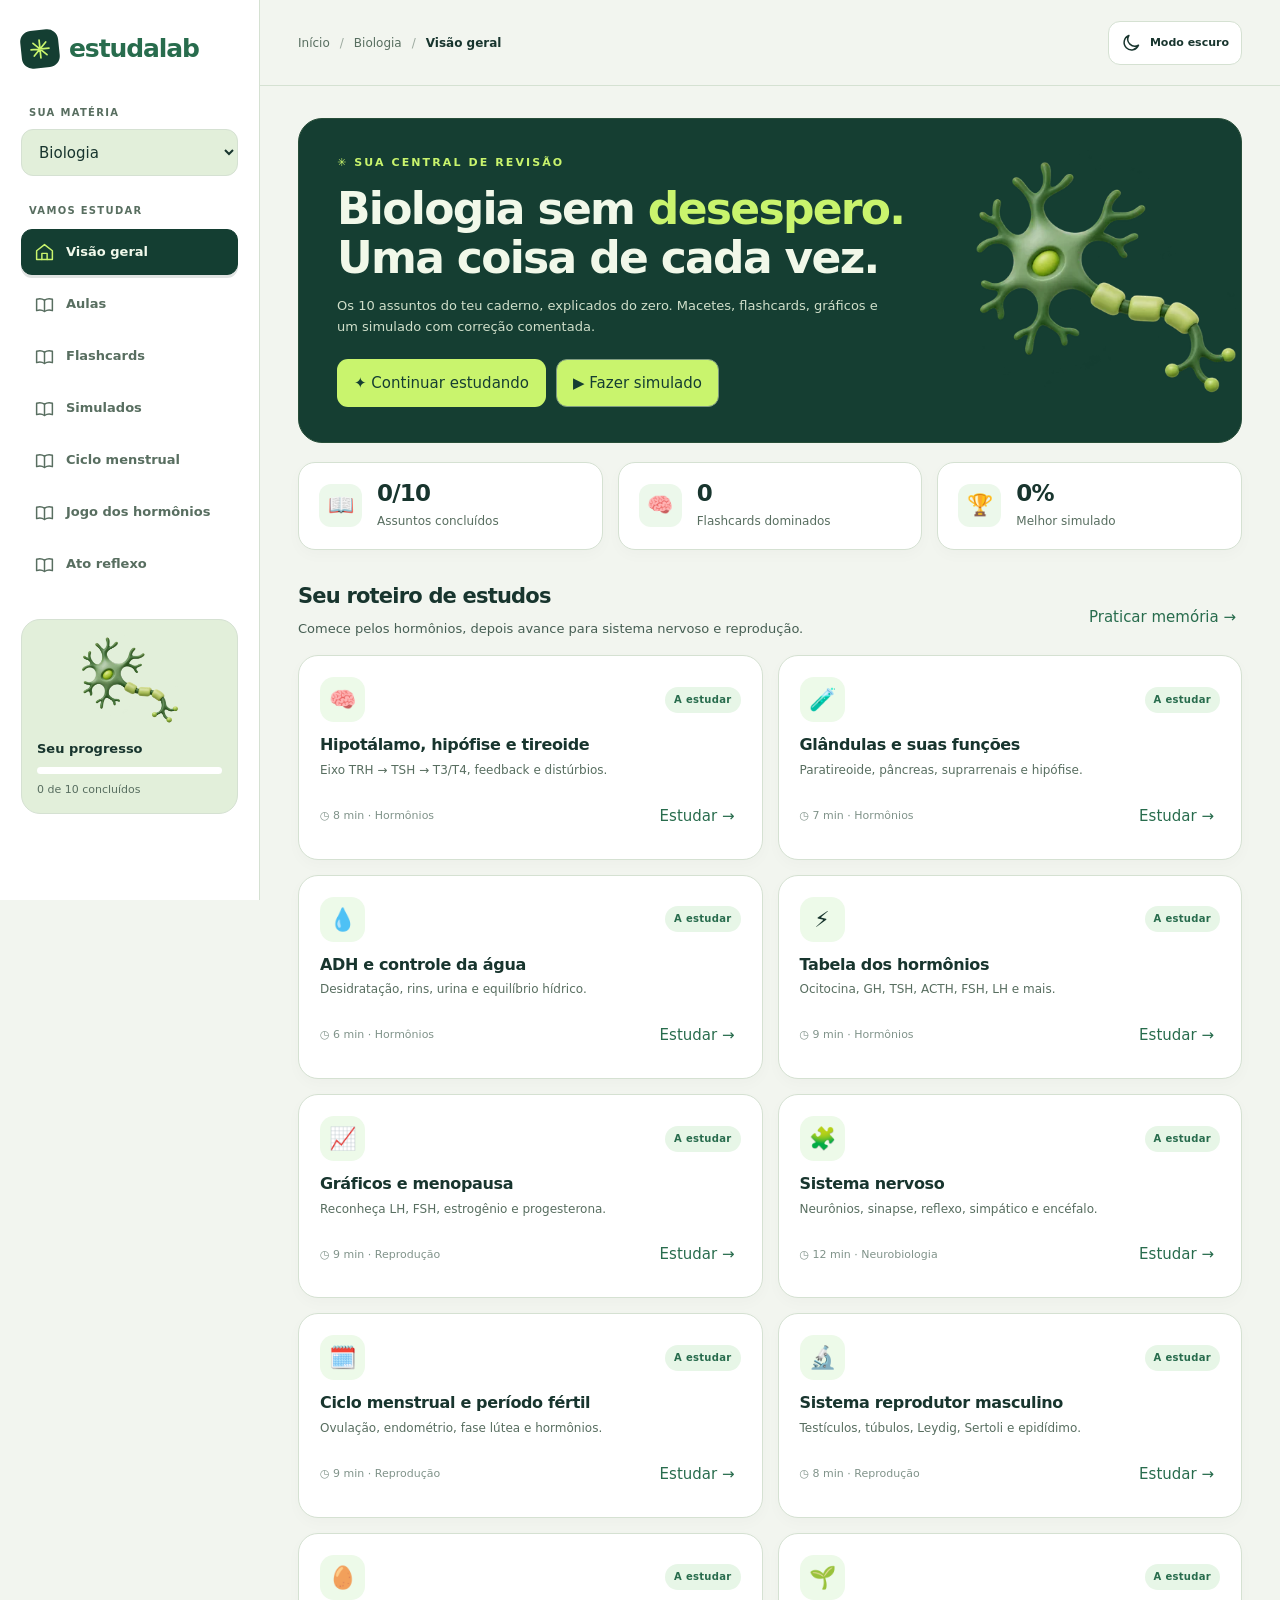
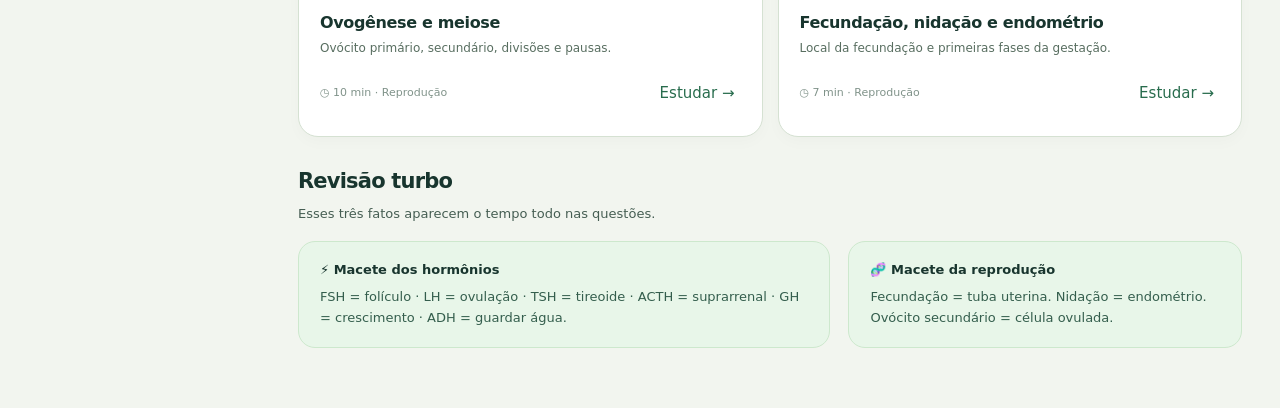
==== commit 30b3a54b: "feat: unificar navegação e sistema visual das quatro matérias" ====
--- a/biologia/index.html
+++ b/biologia/index.html
@@ -6,386 +6,8 @@
 <meta name="theme-color" content="#10332f">
 <meta name="description" content="BioLab P2: revise os 10 conteúdos de Biologia com gráficos interativos, flashcards e simulados comentados.">
 <title>BioLab P2 | Sua revisão interativa de Biologia</title>
-<link rel="icon" href="data:image/svg+xml,%3Csvg xmlns='http://www.w3.org/2000/svg' viewBox='0 0 64 64'%3E%3Crect rx='18' width='64' height='64' fill='%2310332f'/%3E%3Ctext x='32' y='44' text-anchor='middle' font-size='38'%3E%F0%9F%A7%AC%3C/text%3E%3C/svg%3E">
-<style>
-:root{--bg:#f5f7f3;--panel:#fff;--ink:#17332f;--ink2:#465e58;--muted:#789087;--stroke:#dce5df;--mint:#dcf5dd;--green:#176e53;--lime:#c8f578;--nav:#0d2927;--nav2:#163b35;--orange:#f4b662;--red:#b13e42;--shadow:0 14px 35px rgba(12,44,37,.055);--r:20px}
-*{box-sizing:border-box}html{scroll-behavior:smooth}body{margin:0;background:var(--bg);color:var(--ink);font-family:Inter,ui-sans-serif,-apple-system,BlinkMacSystemFont,"Segoe UI",Arial,sans-serif;font-size:15px;line-height:1.55}button,input,select{font:inherit}button{cursor:pointer}a{color:inherit;text-decoration:none}button:focus-visible,input:focus-visible,select:focus-visible,[tabindex]:focus-visible{outline:3px solid #70cc9b;outline-offset:3px}::selection{background:var(--lime);color:var(--nav)}
-.app{display:flex;min-height:100vh}.sidebar{width:270px;flex:0 0 270px;background:var(--nav);color:#d8e9df;padding:29px 16px 20px;position:fixed;inset:0 auto 0 0;overflow-y:auto;z-index:30;display:flex;flex-direction:column}.brand{display:flex;align-items:center;gap:12px;padding:0 13px 32px}.brand-symbol{width:41px;height:41px;background:var(--lime);border-radius:14px;color:var(--nav);display:grid;place-items:center;font-size:23px;font-weight:800;transform:rotate(-7deg)}.brand strong{color:#f0fff5;font-size:21px;letter-spacing:-1.1px}.brand strong span{color:var(--lime)}.brand small{display:block;color:#95b6a8;font-size:11px;letter-spacing:.9px;font-weight:750}.nav-head{font-size:10px;font-weight:800;letter-spacing:1.9px;color:#82a79a;padding:14px 13px 8px}.navbutton{display:flex;gap:12px;align-items:center;width:100%;padding:11px 12px;border:0;background:transparent;color:#c0d7cd;text-align:left;border-radius:12px;font-size:13px;font-weight:620;transition:.2s}.navbutton:hover{background:#20453d;color:white}.navbutton.active{background:#c8f578;color:#18352d}.navbutton .ni{width:20px;font-size:16px;text-align:center}.lesson-nav .navbutton{padding:9px 12px;font-size:12px}.num{display:grid;place-items:center;flex:0 0 24px;height:24px;border:1px solid #4e6e63;border-radius:8px;color:#a8c2b6;font-size:10px;font-weight:800}.navbutton.active .num{color:#17432e;border-color:#75ae70}.navdot{margin-left:auto;font-size:12px;color:#91d7ad}.side-bottom{margin-top:auto;padding:16px 13px 0}.side-progress{border:1px solid #376056;background:#14352f;border-radius:15px;padding:15px}.side-progress .mini{font-size:11px;color:#8db9aa;letter-spacing:.3px}.side-progress strong{font-size:21px;color:var(--lime)}.progress-track{height:8px;border-radius:9px;background:#34564b;overflow:hidden;margin-top:11px}.progress-fill{background:var(--lime);height:100%;border-radius:9px;transition:width .35s}.side-foot{font-size:10px;color:#688f81;margin:15px 2px 0}
-.main{margin-left:270px;min-width:0;flex:1}.topbar{position:sticky;top:0;z-index:20;display:flex;align-items:center;justify-content:space-between;padding:20px clamp(22px,4vw,56px);background:rgba(245,247,243,.92);backdrop-filter:blur(14px);border-bottom:1px solid #e6ede8}.crumb{display:flex;align-items:center;gap:8px;font-size:13px;color:#71867e;font-weight:650}.crumb strong{color:var(--ink)}.top-right{display:flex;align-items:center;gap:11px}.search{border:1px solid var(--stroke);background:#fff;border-radius:12px;padding:10px 13px;display:flex;align-items:center;gap:8px;color:#8c9b92}.search input{border:0;outline:0;background:transparent;color:var(--ink);width:165px;font-size:12px}.search:focus-within{border-color:#78b89d}.roundbtn{background:white;border:1px solid var(--stroke);border-radius:12px;height:41px;min-width:41px;display:grid;place-items:center;color:var(--ink);font-size:17px}.menu-toggle{display:none}.avatar{width:39px;height:39px;border:1px solid #badac0;background:#dcf7cd;border-radius:13px;display:grid;place-items:center;font-size:19px}
-.container{max-width:1320px;margin:0 auto;padding:38px clamp(22px,4vw,56px) 74px}.eyebrow{font-size:11px;font-weight:800;letter-spacing:2.1px;color:#4b9981;text-transform:uppercase;margin:0 0 12px}.title-xl{font-size:clamp(28px,3.7vw,43px);letter-spacing:-1.7px;line-height:1.12;margin:0}.subtitle{color:var(--ink2);font-size:14px;max-width:740px;margin:12px 0 0}.hero{background:linear-gradient(115deg,#103731 0%,#163f35 60%,#28604d 100%);color:#e6f6ed;border-radius:25px;display:grid;grid-template-columns:1fr 270px;min-height:265px;overflow:hidden;position:relative;box-shadow:var(--shadow)}.hero-main{padding:35px 38px;position:relative;z-index:1}.hero .eyebrow{color:#bef38b}.hero h1{font-size:clamp(29px,3.6vw,44px);line-height:1.12;letter-spacing:-1.7px;margin:10px 0 14px;max-width:610px}.hero h1 em{font-style:normal;color:var(--lime)}.hero p{color:#c1d6cc;max-width:550px;font-size:13px}.hero-art{position:relative;overflow:hidden}.blob{position:absolute;border-radius:50%;border:2px solid rgba(215,249,176,.33);width:245px;height:245px;top:18px;right:-15px;transform:rotate(-18deg)}.blob::before{content:'';position:absolute;inset:20px 55px;border:3px solid rgba(205,243,134,.55);border-radius:50%;transform:rotate(45deg)}.blob::after{content:'';position:absolute;inset:55px 20px;border:3px solid rgba(205,243,134,.25);border-radius:50%;transform:rotate(-45deg)}.hero-ring{position:absolute;right:78px;top:99px;width:70px;height:70px;border-radius:50%;background:radial-gradient(circle at 30% 30%,#d9ffb8,#85b773);box-shadow:0 0 60px #c8f57838}.btn{display:inline-flex;gap:9px;align-items:center;justify-content:center;padding:11px 16px;border-radius:12px;border:1px solid transparent;font-size:13px;font-weight:750;white-space:nowrap;transition:.15s}.btn:hover{transform:translateY(-1px)}.btn-primary{background:var(--green);color:#fff}.btn-primary:hover{background:#10523e}.btn-dark{background:var(--lime);color:#123a29}.btn-dark:hover{background:#e0ff9b}.btn-ghost{background:#fff;color:var(--ink);border-color:var(--stroke)}.btn-outline{background:transparent;color:var(--green);border-color:#b8d6c7}.btn-small{padding:8px 12px;font-size:12px}.hero-actions{display:flex;gap:10px;flex-wrap:wrap;margin-top:21px}.hero-actions .btn-outline{border-color:#668f77;color:#effff0}.stats{display:grid;grid-template-columns:repeat(3,1fr);gap:15px;margin:19px 0 30px}.stat{background:var(--panel);border:1px solid var(--stroke);border-radius:17px;padding:18px 20px;display:flex;align-items:center;gap:15px;box-shadow:var(--shadow)}.stat-icon{height:43px;width:43px;flex:0 0 43px;border-radius:12px;background:#ecf8eb;display:grid;place-items:center;font-size:21px}.stat strong{font-size:23px;font-weight:850;line-height:1.1;letter-spacing:-.8px}.stat small{color:var(--muted);font-size:12px;display:block;margin-top:4px}
-.section-head{display:flex;align-items:end;justify-content:space-between;gap:10px;margin:28px 0 16px}.section-head h2{margin:0;font-size:21px;letter-spacing:-.8px}.section-head p{margin:5px 0 0;font-size:13px;color:var(--ink2)}.text-link{font-size:12px;font-weight:700;color:var(--green);border:0;background:none}.lesson-grid{display:grid;grid-template-columns:repeat(2,minmax(0,1fr));gap:15px}.lesson-card{border:1px solid var(--stroke);background:var(--panel);border-radius:18px;padding:21px;position:relative;transition:.2s;box-shadow:var(--shadow);min-height:166px}.lesson-card:hover{border-color:#a9d1b4;transform:translateY(-3px);box-shadow:0 16px 34px rgba(12,44,37,.08)}.card-top{display:flex;justify-content:space-between;align-items:center}.topic-icon{width:45px;height:45px;border-radius:14px;display:grid;place-items:center;font-size:22px;background:#edfae9}.card-tag{font-size:10px;color:var(--green);font-weight:800;letter-spacing:.3px;background:#e7f6e7;padding:5px 9px;border-radius:20px}.lesson-card h3{margin:13px 0 5px;font-size:16px;line-height:1.3;letter-spacing:-.35px}.lesson-card p{font-size:12px;color:var(--muted);margin:0 0 14px;line-height:1.55}.card-bottom{display:flex;align-items:center;justify-content:space-between}.card-bottom span{font-size:11px;color:#80938a}.card-link{color:var(--green);font-size:12px;font-weight:800;border:0;background:transparent}.callout{background:#e8f6e9;border:1px solid #cde8cd;border-radius:17px;padding:18px 21px}.callout strong{display:block;font-size:13px;margin-bottom:7px}.callout p{margin:0;color:#345e4d;font-size:13px}.two-col{display:grid;grid-template-columns:1.15fr .85fr;gap:18px}.panel{border:1px solid var(--stroke);background:var(--panel);border-radius:19px;padding:24px;box-shadow:var(--shadow)}.panel h3{margin:0 0 12px;font-size:18px;letter-spacing:-.5px}.panel p{font-size:13px;color:var(--ink2)}.tag{display:inline-flex;gap:6px;align-items:center;border-radius:7px;font-size:10px;font-weight:800;padding:5px 8px;background:#e8f6e8;color:#26735b}.muted{color:var(--muted)}.small{font-size:12px}.panel-grid{display:grid;grid-template-columns:1.2fr .8fr;gap:18px}.lesson-header{margin-bottom:22px}.lesson-top{display:flex;align-items:center;gap:14px}.lesson-top .topic-icon{width:58px;height:58px;font-size:28px}.lesson-top h1{margin:0;font-size:clamp(27px,3.4vw,39px);letter-spacing:-1.4px}.lesson-top p{margin:4px 0 0;color:var(--muted);font-size:13px}.lesson-layout{display:grid;grid-template-columns:minmax(0,1fr) 270px;gap:22px;align-items:start}.lesson-body{min-width:0}.lesson-body .panel{margin-bottom:18px}.lesson-body h2{margin:0 0 14px;font-size:20px;letter-spacing:-.55px}.lesson-body h3{font-size:15px;margin:20px 0 9px}.lesson-body p{font-size:14px;line-height:1.75;color:#3b554d}.lesson-body ul,.lesson-body ol{padding-left:23px;font-size:13px;line-height:1.85;color:var(--ink2)}.lesson-body li{margin:4px 0}.lesson-body strong{color:#183e32}.lesson-aside{position:sticky;top:96px}.note{padding:17px;background:#e9f6dc;border:1px solid #d5ecbe;border-radius:15px;margin-bottom:13px}.note.rose{background:#fff2e9;border-color:#f4dac4}.note h4{margin:0 0 8px;font-size:12px;text-transform:uppercase;letter-spacing:1px;color:#416343}.note.rose h4{color:#9b5634}.note p{margin:0;font-size:12px;color:#375d3d;line-height:1.7}.note.rose p{color:#775644}.step-flow{display:flex;flex-direction:column;align-items:stretch;gap:5px;margin:18px 0}.step{background:#ecf7ec;border:1px solid #d5e9d9;border-radius:11px;text-align:center;padding:11px 12px;font-size:13px;font-weight:750}.flow-arrow{text-align:center;color:#60a887;font-size:17px}.table-wrap{overflow-x:auto;border:1px solid var(--stroke);border-radius:12px;margin:15px 0}table{border-collapse:collapse;width:100%;min-width:390px;font-size:12px}th,td{padding:12px 14px;text-align:left;border-bottom:1px solid #e8eee9;vertical-align:top}th{background:#edf4ee;color:#2c5948;font-size:11px;letter-spacing:.2px}tr:last-child td{border-bottom:none}td:first-child{font-weight:750;color:#244936}.color-list{display:flex;flex-wrap:wrap;gap:9px;margin:14px 0}.color-pill{display:inline-flex;align-items:center;gap:8px;border:1px solid var(--stroke);padding:7px 10px;border-radius:22px;font-size:12px;background:white}.pill-dot{width:9px;height:9px;border-radius:50%}.lesson-quiz{border:1px solid #d6e6d7;background:#f5fbf4;border-radius:17px;padding:20px}.quiz-options{display:grid;gap:9px;margin:16px 0}.option{display:flex;gap:11px;align-items:center;width:100%;padding:12px 14px;background:#fff;border:1px solid var(--stroke);border-radius:11px;text-align:left;color:var(--ink);font-size:13px;transition:.15s}.option:hover:not(:disabled){border-color:#6fb494;background:#f6fbf5}.option .letter{display:grid;place-items:center;flex:0 0 26px;height:26px;background:#edf3ec;border-radius:8px;font-size:11px;font-weight:800}.option.selected{border-color:#358765;background:#ecf8e7}.option.right{border-color:#32946c;background:#e7f8e9}.option.wrong{border-color:#c98577;background:#fff0eb}.option:disabled{cursor:default}.feedback{padding:13px 15px;border-radius:12px;background:#e8f5e5;color:#28563d;border:1px solid #c6e0c7;font-size:12px;margin:13px 0}.feedback.bad{background:#fff2e9;border-color:#f0d4c4;color:#87513a}.mini-top{font-size:11px;color:#56816a;font-weight:800;letter-spacing:1.2px}.floating-tools{display:flex;gap:7px;margin:10px 0 0;flex-wrap:wrap}
-.flash-layout{display:grid;grid-template-columns:minmax(0,1fr) 280px;gap:18px}.flashcard{height:300px;border:0;padding:0;perspective:1200px;background:transparent;width:100%;text-align:center}.flash-inner{display:block;width:100%;height:100%;position:relative;transform-style:preserve-3d;transition:transform .5s cubic-bezier(.2,.7,.2,1);will-change:transform}.flashcard.flipped .flash-inner{transform:rotateY(180deg)}.flash-face{position:absolute;inset:0;width:100%;height:100%;border-radius:23px;display:flex;flex-direction:column;align-items:center;justify-content:center;padding:26px;backface-visibility:hidden;-webkit-backface-visibility:hidden;box-shadow:var(--shadow);overflow:auto}.flash-face h2{font-size:clamp(17px,2.5vw,25px);line-height:1.28;overflow-wrap:anywhere;margin:16px 0}.flashcard{cursor:pointer}.flashcard:focus-visible{outline:3px solid #5da47c;outline-offset:4px}.flash-front{background:linear-gradient(145deg,#103b34,#195949);color:white}.flash-back{background:#deefdc;border:1px solid #c7e3c5;transform:rotateY(180deg)}.flash-face .mini-top{color:#b6ebb2}.flash-back .mini-top{color:#4e7d58}.flash-face h2{font-size:clamp(23px,3vw,31px);max-width:530px;line-height:1.35;margin:15px 0}.flash-front p{color:#b1d2c2}.flash-back h2{color:#1a4a3a;font-size:23px}.flash-controls{display:flex;gap:10px;flex-wrap:wrap;margin:18px 0}.select{background:white;border:1px solid var(--stroke);border-radius:12px;padding:11px 13px;color:var(--ink);max-width:100%;font-size:12px}.exam-start{display:grid;grid-template-columns:1fr 1fr;gap:14px}.choice-card{background:#f8fbf7;border:1px solid #dce8df;border-radius:16px;padding:20px;text-align:left;transition:.18s}.choice-card:hover{border-color:#7ab497;background:#eff9ef}.choice-card strong{font-size:26px;display:block}.choice-card span{font-size:12px;color:var(--muted)}.exam-head{display:flex;justify-content:space-between;align-items:center;gap:13px}.counter{font-size:12px;font-weight:800;color:var(--green)}.exam-result .score{font-size:76px;line-height:1;letter-spacing:-4px;font-weight:900}.review-item{border:1px solid var(--stroke);border-radius:13px;padding:15px;margin-bottom:10px}.review-item strong{font-size:13px}.review-item p{font-size:12px;color:var(--ink2);margin:6px 0 0}
-.lab-layout{display:grid;grid-template-columns:1fr 330px;gap:18px}.range{accent-color:#168267;width:100%;margin:15px 0}.chart-wrap{width:100%;overflow:hidden}.chart-wrap svg{display:block;width:100%;height:auto}.legend{display:flex;gap:9px;flex-wrap:wrap;margin:13px 0 0}.legend button{display:flex;align-items:center;gap:6px;border:1px solid var(--stroke);background:white;border-radius:8px;padding:6px 9px;font-size:11px;color:var(--ink2)}.legend button.inactive{opacity:.38;text-decoration:line-through}.day-head{display:flex;align-items:center;justify-content:space-between}.bigday{font-weight:900;font-size:41px;letter-spacing:-1.5px}.phase{background:#e8f6e9;color:#367454;padding:5px 9px;border-radius:9px;font-size:11px;font-weight:800}.phase-desc{background:#f4faf3;border-radius:13px;padding:15px;font-size:13px;color:#3b6252;line-height:1.75}.steps-arc{display:grid;grid-template-columns:repeat(5,1fr);gap:8px;margin:15px 0}.arc-step{font-size:11px;padding:12px 8px;background:#f2f8f1;border:1px solid #dce7dd;border-radius:12px;text-align:center;cursor:pointer}.arc-step.active{background:#d7f5b0;border-color:#9ac974;color:#204c31}.arc-step span{display:block;font-size:24px;margin-bottom:6px}.empty{padding:40px 20px;text-align:center;border:1px dashed #bdd6c7;border-radius:17px;background:#f6fbf5;color:var(--ink2)}.mobile-screen{display:none}
-.dark{--bg:#091d1c;--panel:#11302c;--ink:#ebf8f2;--ink2:#b3d1c2;--muted:#91b2a2;--stroke:#2b5246;--mint:#1e4436;--green:#79c6a0;--lime:#caf777;--shadow:0 14px 35px rgba(0,0,0,.12)}.dark .topbar{background:#091d1cec;border-color:#244238}.dark .search,.dark .roundbtn,.dark .select,.dark .option,.dark .legend button{background:#15372f;color:var(--ink)}.dark .stat-icon,.dark .topic-icon,.dark .card-tag{background:#244c39}.dark .panel h3,.dark .lesson-body strong{color:#effbf1}.dark .lesson-card p,.dark .panel p,.dark .lesson-body p,.dark .lesson-body li{color:#a7c6b7}.dark .callout,.dark .note,.dark .step,.dark .phase-desc,.dark .lesson-quiz,.dark .choice-card,.dark .flash-back,.dark .arc-step{background:#173b33;color:#d6f5df;border-color:#2d5c46}.dark .note p,.dark .note.rose p,.dark .callout p,.dark .phase-desc,.dark .flash-back h2{color:#d9f4dc}.dark .note.rose{background:#4b3029;border-color:#755045}.dark .step{color:#d9f4dc}.dark .feedback{background:#1f4c3b;color:#d8f8e3}.dark .feedback.bad{background:#4c2b2b;color:#ffe0d3}.dark th{background:#1f4638;color:#d1f6de}.dark td{border-color:#2b5246}.dark td:first-child{color:#d8f8df}.dark .tag,.dark .phase{background:#224b3a;color:#c3f3d2}.dark .option .letter{background:#22483b}.dark .option.selected,.dark .option.right{background:#26563c}.dark .option.wrong{background:#593632}.dark .color-pill,.dark .legend button{background:#16372f}.dark .hero{box-shadow:none}
-@media(max-width:1180px){.sidebar{width:240px;flex-basis:240px}.main{margin-left:240px}.hero{grid-template-columns:1fr 170px}.lesson-layout{grid-template-columns:minmax(0,1fr) 240px}.lab-layout{grid-template-columns:1fr 290px}}@media(max-width:950px){.sidebar{transform:translateX(-100%);transition:transform .23s;width:275px}.sidebar.open{transform:translateX(0)}.mobile-screen.show{display:block;position:fixed;inset:0;background:#071811aa;z-index:25}.main{margin-left:0}.menu-toggle{display:grid}.hero{grid-template-columns:1fr 220px}.lesson-layout{grid-template-columns:1fr}.lesson-aside{position:static;display:grid;grid-template-columns:1fr 1fr;gap:12px}.lesson-aside .note{margin:0}.lab-layout{grid-template-columns:1fr 290px}}@media(max-width:680px){.container{padding:23px 15px 65px}.topbar{padding:12px 15px}.top-right{gap:7px}.search{display:none}.crumb{font-size:11px}.avatar{display:none}.hero{display:block;min-height:0}.hero-main{padding:28px 24px}.hero-art{position:absolute;right:-87px;top:-40px;opacity:.22;width:240px;height:240px}.hero h1{font-size:30px}.stats{grid-template-columns:1fr 1fr;gap:9px;margin:13px 0 24px}.stat{padding:13px}.stat-icon{width:34px;flex-basis:34px;height:34px;font-size:16px}.stat strong{font-size:20px}.stat small{font-size:10px}.stats .stat:last-child{grid-column:1/-1}.lesson-grid,.two-col,.panel-grid,.flash-layout,.lab-layout{grid-template-columns:1fr}.lesson-card{min-height:0}.lesson-aside{grid-template-columns:1fr}.lesson-top h1{font-size:27px}.lesson-top .topic-icon{height:48px;width:48px;font-size:24px}.panel{padding:19px}.flashcard{height:320px}.steps-arc{grid-template-columns:repeat(3,1fr)}.exam-start{grid-template-columns:1fr 1fr}.hero-actions{gap:7px}.btn{font-size:12px;padding:10px 13px}.section-head h2{font-size:19px}}@media(prefers-reduced-motion:reduce){*{scroll-behavior:auto!important;transition:none!important;animation:none!important}}
 
-/* EstudaLab revisão: cartão acessível, legível e funcional no celular */
-.flash-toolbar{display:flex;flex-wrap:wrap;justify-content:space-between;gap:12px;align-items:center;margin-bottom:14px}
-.flash-toolbar .select{max-width:310px;min-width:185px}
-.flashcard{min-height:305px;display:block;line-height:1.4}
-.flash-face .mini-top{font-size:11px;line-height:1.4;letter-spacing:1.3px;max-width:100%}
-.flash-back h2{color:#1d5039}.dark .flash-back h2{color:#d9f4dc}.dark .flash-back p{color:#b5dfc4!important}
-.flash-status{font-size:12px;color:var(--ink2);margin:9px 0 4px}
-.flash-buttons{display:flex;flex-wrap:wrap;gap:9px;margin-top:14px}
-.flash-buttons .btn{flex:1 1 130px}
-.flash-empty{border:1px dashed var(--stroke);border-radius:20px;padding:35px 22px;text-align:center;background:var(--panel)}
-@media(max-width:680px){.flash-toolbar{align-items:stretch}.flash-toolbar .select{max-width:none;width:100%}.flashcard{min-height:330px}.flash-face{padding:22px}.flash-layout{grid-template-columns:minmax(0,1fr)}.flash-controls{justify-content:center;gap:8px}.flash-controls .btn{flex:1 1 110px}.flash-controls .btn-small{flex:1}}
-.dark .flash-back .mini-top{color:#b8e5bf}
-.dark .flash-controls .btn-ghost,.dark .flash-controls .btn-outline{background:#183d33;color:#ddf8e7;border:1px solid #457965}
-.dark .flash-controls .btn-ghost:disabled,.dark .flash-controls .btn-outline:disabled{opacity:.53;color:#b9d8c6;background:#15352e}
-.dark .flash-toolbar .select{background:#163a30;color:#e5f9ed}
-@media(prefers-reduced-motion:reduce){.flash-inner{transition:none}}
 
-/* EstudaLab unified design language v7 */
-:root{--est-bg:#f0f4f0;--est-panel:#ffffff;--est-ink:#17312d;--est-muted:#60766f;--est-nav:#102923;--est-line:#dbe6df;--est-lime:#c9f46d;--est-green:#1d7654;--est-shadow:0 12px 36px rgba(18,55,43,.06);}
-html{scroll-behavior:smooth}body{background:var(--est-bg);font-family:Inter,ui-sans-serif,system-ui,-apple-system,'Segoe UI',sans-serif;color:var(--est-ink);}
-a:focus-visible,button:focus-visible,input:focus-visible,textarea:focus-visible,select:focus-visible{outline:3px solid #2a9970;outline-offset:3px}
-::selection{background:#caedaa;color:#153b2e}
-
-:root{--bg:#f0f4f0;--panel:#fff;--ink:#17312d;--ink2:#516c62;--muted:#60766f;--stroke:#dbe6df;--line:#dbe6df;--sub:#60766f;--accent:#1d7654;--accent-bg:#e1f4e8;--accent2:#e1f4e8;--soft:#ebf4ee;--nav:#102923;--nav2:#1b4035;--lime:#c9f46d;--green:#1d7654;--shadow:var(--est-shadow)}
-.panel,.lesson-card,.card,.stat,.subject,.note,.info,.example,.flashcard{border-radius:19px}
-.btn:not(.secondary):not(.outline){background:#145b45;color:white}
-.btn:not(.secondary):not(.outline):hover{background:#0f4938}
-.btn.secondary{background:#e1eee5;color:#1b5c49}
-.btn.secondary:hover{background:#d3e7da}
-.back{border-color:var(--est-line);border-radius:12px}
-.hero{background:linear-gradient(120deg,#102923,#245440);color:#fff;border-radius:24px}
-.hero .eyebrow{color:#b7f49b}
-.hero p{color:#d0e7da}
-.panel,.lesson-card,.card,.stat,.flashcard{box-shadow:var(--est-shadow);border-color:var(--est-line)}
-
-:root{--bg:#f0f4f0;--ink:#17312d;--ink2:#526e62;--muted:#60766f;--stroke:#dbe6df;--nav:#102923;--nav2:#1b4035;--green:#1d7654;--lime:#c9f46d}
-</style>
-</head>
-<body>
-<div class="mobile-screen" id="scrim"></div>
-<div class="app">
-<aside class="sidebar" id="sidebar" aria-label="Navegação">
-  <div class="brand"><span class="brand-symbol">✳</span><div><strong>bio<span>lab</span></strong><small>MISSÃO P2 · BIOLOGIA</small></div></div>
-  <a class="navbutton" href="/" style="margin-bottom:10px;background:#ffffff0d;border:1px solid #63887540"><span class="ni">←</span> Voltar às matérias</a><div class="nav-head">PAINEL</div>
-  <button type="button" class="navbutton" data-page="home"><span class="ni">▦</span>Visão geral</button>
-  <button type="button" class="navbutton" data-page="flash"><span class="ni">▧</span>Flashcards</button>
-  <button type="button" class="navbutton" data-page="exam"><span class="ni">◉</span>Simulado</button>
-  <button type="button" class="navbutton" data-page="cycle"><span class="ni">◷</span>Laboratório do ciclo</button>
-  <button type="button" class="navbutton" data-page="hormones"><span class="ni">⚡</span>Desafio dos hormônios</button>
-  <button type="button" class="navbutton" data-page="essay"><span class="ni">✎</span>Questão discursiva</button>
-  <div class="nav-head">OS 10 ASSUNTOS</div><div class="lesson-nav" id="lessonNav"></div>
-  <div class="side-bottom"><div class="side-progress"><div class="mini">Sua jornada</div><strong id="sideCompletion">0/10</strong><span class="mini"> assuntos concluídos</span><div class="progress-track"><div class="progress-fill" id="sideBar" style="width:0%"></div></div></div><p class="side-foot">100% offline · Progresso salvo neste navegador</p></div>
-</aside>
-<div class="main">
-<header class="topbar">
- <div class="crumb"><button type="button" class="roundbtn menu-toggle" id="menuBtn" aria-label="Abrir menu">☰</button><a href="/" style="color:inherit;font-weight:700;text-decoration:underline;text-underline-offset:3px">Matérias</a><span>›</span><span>Biologia</span><span>›</span><strong id="crumb">Visão geral</strong></div>
- <div class="top-right"><label class="search"><span>⌕</span><input id="searchInput" type="search" placeholder="Buscar um assunto..." aria-label="Buscar assunto"></label><button class="roundbtn" id="themeBtn" type="button" title="Alternar tema" aria-label="Alternar tema">☾</button><div class="avatar" aria-hidden="true">🦠</div></div>
-</header>
-<main class="container" id="content" tabindex="-1"></main>
-</div></div>
-<script>
-'use strict';
-const L=[
-{id:'tireoide',n:'01',icon:'🧠',title:'Hipotálamo, hipófise e tireoide',subtitle:'Eixo TRH → TSH → T3/T4, feedback e distúrbios.',tag:'Hormônios',mins:8,
- macete:'TRH dá a ordem, TSH entrega a ordem, tireoide produz T3/T4. Se já tem muito T3/T4, o cérebro manda reduzir a produção (feedback negativo).',trap:'TSH alto + T4 baixo sugere hipotireoidismo primário. TSH baixo + T4 alto sugere hipertireoidismo primário. Não vale para todas as doenças da hipófise.',
- body:`<p>O <strong>hipotálamo</strong> é uma região do encéfalo que coordena várias funções do organismo. Ele produz <strong>TRH</strong>, que estimula a <strong>hipófise anterior</strong> a liberar <strong>TSH</strong>. O TSH chega à <strong>tireoide</strong>, que libera os hormônios <strong>T3 e T4</strong>.</p>
- <div class="step-flow"><div class="step">HIPOTÁLAMO <small>• TRH</small></div><div class="flow-arrow">↓</div><div class="step">HIPÓFISE ANTERIOR <small>• TSH</small></div><div class="flow-arrow">↓</div><div class="step">TIREOIDE <small>• T3 e T4</small></div><div class="flow-arrow">↓</div><div class="step">Regulação do metabolismo e da produção de calor</div></div>
- <h3>Por que o TSH sobe ou desce?</h3><p>Pelo <strong>feedback negativo</strong>. Quando a tireoide produz bastante T3 e T4, esses hormônios informam ao hipotálamo e à hipófise que há hormônio suficiente, reduzindo TRH e TSH. Se a tireoide produz pouco, o estímulo pode aumentar.</p>
- <div class="table-wrap"><table><thead><tr><th>Condição</th><th>T3/T4</th><th>TSH em alterações primárias</th><th>Sinais comuns</th></tr></thead><tbody><tr><td>Hipotireoidismo</td><td>Baixo</td><td>Alto</td><td>Cansaço, frio, metabolismo lento</td></tr><tr><td>Hipertireoidismo</td><td>Alto</td><td>Baixo</td><td>Calor, palpitações, metabolismo acelerado</td></tr></tbody></table></div>`,q:{q:'Uma pessoa apresenta T4 baixo e TSH alto devido a problema na própria tireoide. Qual a hipótese mais provável?',opts:['Hipotireoidismo primário','Hipertireoidismo primário','Excesso de ADH','Excesso de insulina'],a:0,why:'Com a tireoide produzindo pouco T4, o feedback negativo diminui e a hipófise eleva o TSH para estimulá-la.'}},
-{id:'glandulas',n:'02',icon:'🧪',title:'Glândulas e suas funções',subtitle:'Paratireoide, pâncreas, suprarrenais e hipófise.',tag:'Hormônios',mins:7,
- macete:'INSULINA põe glicose para dentro das células; GLUCAGON libera glicose para o sangue. PTH faz cálcio subir.',trap:'Paratireoide não é a mesma glândula que tireoide. Calcitonina e paratormônio atuam de modo oposto na regulação do cálcio.',
- body:`<p>Uma <strong>glândula endócrina</strong> libera hormônios no sangue. Cada hormônio atua em células que apresentam os receptores adequados.</p><div class="table-wrap"><table><thead><tr><th>Glândula</th><th>Hormônio</th><th>Efeito principal</th></tr></thead><tbody>
- <tr><td>Pâncreas</td><td>Insulina</td><td>Diminui glicemia, favorecendo captação e armazenamento de glicose</td></tr><tr><td>Pâncreas</td><td>Glucagon</td><td>Aumenta glicemia, especialmente por ação no fígado</td></tr><tr><td>Paratireoides</td><td>PTH</td><td>Aumenta cálcio sanguíneo</td></tr><tr><td>Tireoide</td><td>Calcitonina</td><td>Tende a diminuir cálcio sanguíneo</td></tr><tr><td>Medula suprarrenal</td><td>Adrenalina</td><td>Resposta rápida de alerta</td></tr><tr><td>Córtex suprarrenal</td><td>Cortisol</td><td>Respostas ao estresse e metabolismo</td></tr><tr><td>Córtex suprarrenal</td><td>Aldosterona</td><td>Retenção de sódio e regulação do volume sanguíneo</td></tr></tbody></table></div>
- <h3>Exemplo de prova</h3><p>Depois de uma refeição rica em carboidratos, a glicose sanguínea tende a subir, estimulando <strong>insulina</strong>. Quando a glicose cai, o <strong>glucagon</strong> ajuda a elevá-la.</p>`,q:{q:'Após uma refeição, qual hormônio geralmente aumenta para ajudar a reduzir a glicose sanguínea?',opts:['Glucagon','Insulina','Paratormônio','ACTH'],a:1,why:'A insulina facilita a captação e o armazenamento de glicose, reduzindo a glicemia.'}},
-{id:'adh',n:'03',icon:'💧',title:'ADH e controle da água',subtitle:'Desidratação, rins, urina e equilíbrio hídrico.',tag:'Hormônios',mins:6,
- macete:'ADH = Anti-Diurese. Mais ADH → menos volume de urina, mais concentrada. Menos ADH → mais urina, mais diluída.',trap:'O ADH é produzido no hipotálamo e liberado pela neuro-hipófise; não é produzido nos rins.',
- body:`<p>O <strong>ADH (vasopressina)</strong> ajuda o organismo a economizar água. É <strong>sintetizado no hipotálamo</strong> e armazenado/liberado pela <strong>hipófise posterior</strong>.</p>
- <div class="step-flow"><div class="step">Pessoa perde água → sangue fica mais concentrado</div><div class="flow-arrow">↓</div><div class="step">Aumento da liberação de ADH</div><div class="flow-arrow">↓</div><div class="step">Rins reabsorvem mais água nos ductos coletores</div><div class="flow-arrow">↓</div><div class="step">Menos volume de urina, mais concentrada</div></div>
- <div class="table-wrap"><table><thead><tr><th>Situação</th><th>ADH</th><th>Urina</th></tr></thead><tbody><tr><td>Desidratação</td><td>↑ aumenta</td><td>↓ menos volume; mais concentrada</td></tr><tr><td>Excesso de água ingerida</td><td>↓ diminui</td><td>↑ mais volume; mais diluída</td></tr></tbody></table></div>`,q:{q:'Após horas sem beber água, uma pessoa saudável tende a apresentar:',opts:['ADH baixo e muita urina','ADH alto e urina mais concentrada','ADH alto e urina mais diluída','ADH zerado e produção de insulina'],a:1,why:'O ADH aumenta a reabsorção renal de água e reduz o volume urinário.'}},
-{id:'hormonios',n:'04',icon:'⚡',title:'Tabela dos hormônios',subtitle:'Ocitocina, GH, TSH, ACTH, FSH, LH e mais.',tag:'Hormônios',mins:9,
- macete:'FSH → folículo / formação de espermatozoides. LH → libera o ovócito. TSH → tireoide. ACTH → córtex suprarrenal. GH → crescimento.',trap:'Ocitocina promove a ejeção do leite; prolactina é a principal responsável pela produção de leite. São efeitos diferentes.',
- body:`<p>Esta é a tabela que mais vale a pena revisar: nas anotações, a professora listou os hormônios e pediu <strong>ações e onde atuam</strong>.</p>
- <div class="table-wrap"><table><thead><tr><th>Hormônio</th><th>Produção/liberação</th><th>Ação marcante</th></tr></thead><tbody>
- <tr><td>Insulina</td><td>Pâncreas</td><td>Diminui glicemia</td></tr><tr><td>Ocitocina</td><td>Hipotálamo → hipófise posterior</td><td>Contração uterina e ejeção de leite</td></tr><tr><td>Calcitonina</td><td>Tireoide</td><td>Reduz cálcio sanguíneo</td></tr><tr><td>Paratormônio</td><td>Paratireoides</td><td>Aumenta cálcio sanguíneo</td></tr><tr><td>FSH</td><td>Hipófise anterior</td><td>Amadurecimento folicular / espermatogênese</td></tr><tr><td>LH</td><td>Hipófise anterior</td><td>Ovulação / estímulo às células de Leydig</td></tr><tr><td>TSH</td><td>Hipófise anterior</td><td>Estimula tireoide</td></tr><tr><td>ACTH</td><td>Hipófise anterior</td><td>Estimula córtex suprarrenal (cortisol)</td></tr><tr><td>GH (STH)</td><td>Hipófise anterior</td><td>Crescimento e metabolismo</td></tr><tr><td>Prolactina</td><td>Hipófise anterior</td><td>Produção de leite</td></tr><tr><td>ADH</td><td>Hipotálamo → hipófise posterior</td><td>Retenção renal de água</td></tr></tbody></table></div>`,q:{q:'Qual par está corretamente associado à sua ação?',opts:['Ocitocina → produção de leite','Prolactina → ejeção de leite','ACTH → estimula córtex suprarrenal','TSH → estimula ovulação'],a:2,why:'O ACTH estimula o córtex suprarrenal. A prolactina produz leite, e a ocitocina promove a ejeção.'}},
-{id:'graficos',n:'05',icon:'📈',title:'Gráficos e menopausa',subtitle:'Reconheça LH, FSH, estrogênio e progesterona.',tag:'Reprodução',mins:9,
- macete:'Pico AGUDO e muito alto no meio do ciclo = LH. Progesterona sobe DEPOIS da ovulação. Estrogênio costuma subir ANTES dela.',trap:'Na menopausa, FSH e LH geralmente ficam elevados porque cai o feedback negativo dos hormônios ovarianos.',
- body:`<p>Os gráficos das tuas anotações cobram principalmente <strong>identificar as curvas pelos seus formatos</strong>.</p>
- <div class="table-wrap"><table><thead><tr><th>Curva</th><th>Como identificar</th></tr></thead><tbody><tr><td>LH</td><td>Pico bem alto e estreito próximo da ovulação</td></tr><tr><td>FSH</td><td>Pico menor perto do pico de LH</td></tr><tr><td>Estrogênio</td><td>Elevação forte antes da ovulação; possível aumento menor depois</td></tr><tr><td>Progesterona</td><td>Baixa antes; sobe e atinge pico na fase lútea</td></tr></tbody></table></div>
- <p>As formas das curvas variam entre pessoas e ciclos. O gráfico do laboratório é didático e mostra <strong>tendências relativas</strong>, não medições clínicas.</p>
- <h3>O que muda na menopausa?</h3><p>Com o fim da atividade folicular ovariana, <strong>estrogênio e progesterona diminuem</strong>; com menor inibição da hipófise, <strong>FSH e LH aumentam</strong>. O FSH costuma subir de forma marcante.</p>
- <button class="btn btn-outline" type="button" data-open="cycle">↗ Abrir gráfico interativo do ciclo</button>`,q:{q:'Em um gráfico de hormônios do ciclo menstrual, qual hormônio apresenta o pico mais agudo perto da ovulação?',opts:['Progesterona','LH','Cortisol','ADH'],a:1,why:'O pico de LH desencadeia a ovulação e costuma ser o mais estreito e elevado.'}},
-{id:'nervoso',n:'06',icon:'🧩',title:'Sistema nervoso',subtitle:'Neurônios, sinapse, reflexo, simpático e encéfalo.',tag:'Neurobiologia',mins:12,
- macete:'Dendritos recebem, axônio envia. Mielina acelera. CEREBELO = coordenação; BULBO = funções vitais; SIMPÁTICO = alerta.',trap:'No reflexo de retirada, a medula pode organizar a resposta antes de você sentir conscientemente a dor. O cérebro também recebe o sinal.',
- body:`<h3>Estrutura de um neurônio</h3><div class="table-wrap"><table><thead><tr><th>Parte</th><th>Função</th></tr></thead><tbody><tr><td>Dendritos</td><td>Recebem sinais</td></tr><tr><td>Corpo celular</td><td>Integra informações e mantém a célula</td></tr><tr><td>Axônio</td><td>Conduz sinais a outros alvos</td></tr><tr><td>Mielina</td><td>Isolamento que acelera a condução</td></tr><tr><td>Sinapse</td><td>Transmite sinal entre células, muitas vezes com neurotransmissores</td></tr></tbody></table></div>
- <h3>Impulso nervoso</h3><p>Na <strong>despolarização</strong> típica do potencial de ação, entra Na⁺; na <strong>repolarização</strong>, a saída de K⁺ ajuda a recuperar o potencial elétrico. Nos axônios mielinizados, o potencial se regenera nos <strong>nódulos de Ranvier</strong>.</p>
- <h3>Arco reflexo</h3><div class="step-flow"><div class="step">Receptor da pele</div><div class="flow-arrow">↓</div><div class="step">Neurônio sensitivo</div><div class="flow-arrow">↓</div><div class="step">Medula espinhal (integração)</div><div class="flow-arrow">↓</div><div class="step">Neurônio motor</div><div class="flow-arrow">↓</div><div class="step">Músculo retira a mão</div></div>
- <h3>Simpático e parassimpático</h3><div class="table-wrap"><table><thead><tr><th>Simpático</th><th>Parassimpático</th></tr></thead><tbody><tr><td>Alerta, luta ou fuga</td><td>Repouso e digestão</td></tr><tr><td>Aumenta frequência cardíaca</td><td>Reduz frequência cardíaca</td></tr><tr><td>Dilata pupilas</td><td>Contrai pupilas</td></tr><tr><td>Reduz atividades digestivas</td><td>Favorece atividades digestivas</td></tr></tbody></table></div>
- <h3>Encéfalo</h3><div class="table-wrap"><table><thead><tr><th>Parte</th><th>Função principal</th></tr></thead><tbody><tr><td>Cérebro</td><td>Memória, linguagem, movimentos voluntários</td></tr><tr><td>Cerebelo</td><td>Equilíbrio e coordenação</td></tr><tr><td>Bulbo</td><td>Respiração e regulação cardiovascular</td></tr><tr><td>Hipotálamo</td><td>Temperatura, fome, sede e controle hormonal</td></tr></tbody></table></div>
- <button class="btn btn-outline" type="button" data-open="reflex">↗ Testar arco reflexo interativo</button>`,q:{q:'Qual estrutura é especialmente importante para equilíbrio e coordenação de movimentos?',opts:['Hipotálamo','Cerebelo','Medula adrenal','Pâncreas'],a:1,why:'O cerebelo coordena movimentos e participa do equilíbrio e da precisão motora.'}},
-{id:'ciclo',n:'07',icon:'🗓️',title:'Ciclo menstrual e período fértil',subtitle:'Ovulação, endométrio, fase lútea e hormônios.',tag:'Reprodução',mins:9,
- macete:'Dia 1 = primeiro dia de sangramento. LH faz ovular. Progesterona predomina depois da ovulação. Se não houver gestação, sua queda favorece menstruação.',trap:'A ovulação NÃO é sempre no dia 14. Esse dia é apenas um exemplo didático para ciclos de 28 dias; o calendário não identifica com segurança o período fértil de cada pessoa.',
- body:`<p>O ciclo menstrual é organizado pela interação de FSH, LH, estrogênio e progesterona. Em um exemplo didático de <strong>28 dias</strong>, o primeiro dia é o início da menstruação.</p>
- <div class="table-wrap"><table><thead><tr><th>Fase aproximada</th><th>O que ocorre</th></tr></thead><tbody><tr><td>Menstruação (começo)</td><td>Descamação de parte do endométrio</td></tr><tr><td>Fase folicular</td><td>Folículo amadurece; estrogênio ajuda a reconstruir o endométrio</td></tr><tr><td>Ovulação</td><td>Pico de LH desencadeia liberação do ovócito secundário</td></tr><tr><td>Fase lútea</td><td>Corpo lúteo produz progesterona e sustenta o endométrio</td></tr></tbody></table></div>
- <h3>Período fértil</h3><p>Os espermatozoides podem sobreviver alguns dias no trato reprodutivo, enquanto o ovócito permanece viável por cerca de 12–24 horas. Por isso a janela fértil costuma incluir os <strong>cinco dias anteriores à ovulação e o dia da ovulação</strong>. Não é possível prever isso com precisão apenas contando dias.</p>
- <button class="btn btn-outline" type="button" data-open="cycle">↗ Explorar os 28 dias no gráfico</button>`,q:{q:'Em um ciclo menstrual, o que desencadeia diretamente a ovulação?',opts:['Queda de ADH','Pico de LH','Pico de cortisol','Aumento de calcitonina'],a:1,why:'A elevação acentuada de LH é o sinal hormonal que desencadeia a ovulação.'}},
-{id:'masculino',n:'08',icon:'🔬',title:'Sistema reprodutor masculino',subtitle:'Testículos, túbulos, Leydig, Sertoli e epidídimo.',tag:'Reprodução',mins:8,
- macete:'TÚBULOS = fabricação. EPIDÍDIMO = amadurecimento. LEYDIG = testosterona. SERTOLI = suporte.',trap:'Espermatozoides são produzidos nos túbulos seminíferos, e não na próstata. A próstata produz parte do líquido seminal.',
- body:`<p>Os testículos produzem espermatozoides e testosterona, mas <strong>cada estrutura tem uma tarefa</strong>.</p>
- <div class="table-wrap"><table><thead><tr><th>Estrutura</th><th>Função</th></tr></thead><tbody><tr><td>Túbulos seminíferos</td><td>Local da espermatogênese</td></tr><tr><td>Células de Sertoli</td><td>Nutrem e sustentam células germinativas</td></tr><tr><td>Células de Leydig</td><td>Produzem testosterona</td></tr><tr><td>Epidídimo</td><td>Maturação e armazenamento dos espermatozoides</td></tr><tr><td>Canal deferente</td><td>Transporte durante a ejaculação</td></tr><tr><td>Próstata</td><td>Produz parte do fluido seminal</td></tr><tr><td>Uretra</td><td>Conduz sêmen para o exterior</td></tr></tbody></table></div>
- <h3>Relação com os hormônios</h3><p>O <strong>LH</strong> estimula as células de Leydig a produzir testosterona. O <strong>FSH</strong> atua nas células de Sertoli e ajuda a manter a espermatogênese.</p>`,q:{q:'Quais células produzem testosterona nos testículos?',opts:['Sertoli','Leydig','Hemácias','Neurônios sensitivos'],a:1,why:'As células de Leydig, no interstício testicular, produzem testosterona em resposta ao LH.'}},
-{id:'ovogenese',n:'09',icon:'🥚',title:'Ovogênese e meiose',subtitle:'Ovócito primário, secundário, divisões e pausas.',tag:'Reprodução',mins:10,
- macete:'Ovócito I fica parado na prófase I. Ovócito II é ovulado parado na metáfase II. Meiose II só termina normalmente após fecundação.',trap:'A célula liberada na ovulação humana é o OVÓCITO SECUNDÁRIO, não um óvulo completamente formado.',
- body:`<p>A ovogênese forma o gameta feminino. Ela inclui longas interrupções da meiose, que são um dos alvos mais comuns de prova.</p>
- <div class="step-flow"><div class="step">Ovogônia (2n)</div><div class="flow-arrow">↓</div><div class="step">Ovócito primário (2n) • parado na prófase I</div><div class="flow-arrow">↓ <small>meiose I completa</small></div><div class="step">Ovócito secundário (n) + 1º corpúsculo polar</div><div class="flow-arrow">↓ <small>ovulação</small></div><div class="step">Ovócito secundário parado na metáfase II</div><div class="flow-arrow">↓ <small>se houver fecundação</small></div><div class="step">Conclusão da meiose II → óvulo e corpúsculo polar</div></div>
- <h3>Meiose I versus II</h3><div class="table-wrap"><table><thead><tr><th>Etapa</th><th>O que separa?</th></tr></thead><tbody><tr><td>Meiose I</td><td>Cromossomos homólogos; reduz de 2n para n</td></tr><tr><td>Meiose II</td><td>Cromátides-irmãs</td></tr></tbody></table></div>`,q:{q:'Em humanos, qual célula é liberada normalmente durante a ovulação?',opts:['Ovogônia','Ovócito primário','Ovócito secundário','Zigoto'],a:2,why:'O ovócito secundário é liberado na ovulação e está interrompido na metáfase II.'}},
-{id:'fecundacao',n:'10',icon:'🌱',title:'Fecundação, nidação e endométrio',subtitle:'Local da fecundação e primeiras fases da gestação.',tag:'Reprodução',mins:7,
- macete:'FECUNDAÇÃO = tuba uterina. NIDAÇÃO = implantação no endométrio do útero. São momentos e lugares diferentes.',trap:'Nidação não é o encontro dos gametas. É a implantação do blastocisto, dias após a fecundação.',
- body:`<p>Na fecundação, o espermatozoide e o ovócito completam processos que resultam na formação do <strong>zigoto diploide</strong>. Em humanos, isso geralmente ocorre na <strong>tuba uterina</strong>.</p>
- <div class="step-flow"><div class="step">Ovulação</div><div class="flow-arrow">↓</div><div class="step">Fecundação na tuba uterina</div><div class="flow-arrow">↓</div><div class="step">Zigoto passa por divisões celulares</div><div class="flow-arrow">↓</div><div class="step">Formação do blastocisto</div><div class="flow-arrow">↓</div><div class="step">Nidação no endométrio uterino</div></div>
- <h3>O que é endométrio?</h3><p>É a camada interna do útero que se prepara ao longo do ciclo para uma possível gestação. A progesterona ajuda a manter suas condições durante a fase lútea.</p>
- <p>A nidação costuma <strong>começar cerca de 6 a 7 dias após a fecundação</strong>. Se a gestação se estabelece, o hormônio hCG ajuda a manter o corpo lúteo inicialmente.</p>`,q:{q:'Qual alternativa associa corretamente os locais da fecundação e da nidação?',opts:['Ovário e tuba uterina','Útero e ovário','Tuba uterina e endométrio','Endométrio e ovário'],a:2,why:'Fecundação ocorre geralmente na tuba uterina; nidação é a implantação no endométrio do útero.'}}
-];
-const FC=[
-['tireoide','Qual hormônio o hipotálamo usa para estimular a liberação de TSH?','TRH.'],
-['tireoide','Qual hormônio hipofisário estimula a tireoide?','TSH.'],
-['tireoide','O que T3 e T4 regulam principalmente?','O metabolismo e a produção de calor.'],
-['tireoide','No hipotireoidismo primário, como tendem a ficar TSH e T4?','TSH alto e T4 baixo.'],
-['glandulas','Qual hormônio reduz a glicemia?','Insulina.'],
-['glandulas','Qual hormônio aumenta a glicemia?','Glucagon.'],
-['glandulas','Qual hormônio aumenta o cálcio sanguíneo?','Paratormônio (PTH).'],
-['glandulas','Qual hormônio da medula suprarrenal participa da resposta de alerta?','Adrenalina.'],
-['adh','Onde é sintetizado o ADH?','No hipotálamo.'],
-['adh','Onde é liberado o ADH?','Pela hipófise posterior.'],
-['adh','Com mais ADH, o volume de urina aumenta ou diminui?','Diminui; a urina tende a ficar mais concentrada.'],
-['hormonios','Qual hormônio desencadeia a ovulação?','LH.'],
-['hormonios','Qual hormônio estimula o amadurecimento dos folículos?','FSH.'],
-['hormonios','Qual hormônio estimula o córtex suprarrenal?','ACTH.'],
-['hormonios','Qual hormônio estimula a tireoide?','TSH.'],
-['hormonios','Qual hormônio promove a produção de leite?','Prolactina.'],
-['hormonios','Qual hormônio promove a ejeção de leite?','Ocitocina.'],
-['hormonios','Qual é outro nome do GH?','STH, hormônio do crescimento.'],
-['graficos','Qual hormônio faz um pico alto e estreito perto da ovulação?','LH.'],
-['graficos','Qual hormônio sobe principalmente após a ovulação?','Progesterona.'],
-['graficos','Como tendem a ficar FSH e LH na menopausa?','Elevados.'],
-['graficos','Como tendem a ficar estrogênio e progesterona na menopausa?','Baixos.'],
-['nervoso','Dendritos recebem ou enviam sinais?','Recebem sinais.'],
-['nervoso','Qual é a função da bainha de mielina?','Acelerar a condução nervosa.'],
-['nervoso','Qual íon entra na despolarização típica do potencial de ação?','Na⁺.'],
-['nervoso','O que predomina no sistema nervoso simpático?','Alerta, luta ou fuga.'],
-['nervoso','Que região cuida principalmente de equilíbrio e coordenação?','Cerebelo.'],
-['nervoso','Qual estrutura organiza muitos reflexos de retirada?','Medula espinhal.'],
-['ciclo','O primeiro dia do ciclo menstrual é o quê?','O primeiro dia da menstruação.'],
-['ciclo','O que mantém o endométrio na fase lútea?','Principalmente a progesterona.'],
-['ciclo','A ovulação acontece obrigatoriamente no dia 14?','Não. Depende da duração e da variação do ciclo.'],
-['masculino','Onde são produzidos os espermatozoides?','Nos túbulos seminíferos.'],
-['masculino','Que células produzem testosterona?','Células de Leydig.'],
-['masculino','Onde os espermatozoides amadurecem?','No epidídimo.'],
-['masculino','Qual hormônio estimula as células de Leydig?','LH.'],
-['ovogenese','Em qual etapa o ovócito primário fica interrompido?','Prófase I da meiose.'],
-['ovogenese','Que célula é liberada na ovulação humana?','Ovócito secundário.'],
-['ovogenese','Onde o ovócito secundário costuma parar até a fecundação?','Metáfase II da meiose.'],
-['ovogenese','Meiose I separa o quê?','Cromossomos homólogos.'],
-['fecundacao','Onde ocorre geralmente a fecundação?','Na tuba uterina.'],
-['fecundacao','O que significa nidação?','Implantação do blastocisto no endométrio.'],
-['fecundacao','O que é endométrio?','A camada interna do útero.'],
-['fecundacao','O que surge após a união dos gametas?','Zigoto diploide.']
-];
-const EXTRA=[
-['tireoide','Qual sequência está correta para controlar a tireoide?',['Tireoide → TRH → hipófise','Hipotálamo → TRH → hipófise → TSH → tireoide','Hipófise → GH → pâncreas','Hipotálamo → insulina → tireoide'],1,'O eixo começa com TRH produzido pelo hipotálamo, que estimula a liberação de TSH pela hipófise.'],
-['tireoide','Quando há muito T3/T4 circulando, qual é o efeito esperado sobre o TSH?',['Diminui por feedback negativo','Aumenta porque a tireoide está acelerada','Fica obrigatoriamente zero','Vira ADH'],0,'O T3/T4 em excesso tende a inibir a secreção de TSH.'],
-['glandulas','Qual par hormonal é antagonista na regulação da glicose?',['TSH e LH','Insulina e glucagon','Ocitocina e prolactina','FSH e ACTH'],1,'Insulina diminui a glicemia e glucagon a aumenta.'],
-['glandulas','Qual glândula libera o paratormônio?',['Tireoide','Pâncreas','Paratireoides','Hipófise posterior'],2,'As paratireoides secretam PTH, que eleva o cálcio sanguíneo.'],
-['glandulas','Qual substância é produzida pelo córtex suprarrenal?',['Adrenalina','Cortisol','TSH','Ocitocina'],1,'O cortisol é produzido no córtex suprarrenal; adrenalina, na medula.'],
-['adh','Com redução de ADH, uma pessoa tende a produzir:',['Mais urina diluída','Menos urina concentrada','Mais testosterona','Menos insulina'],0,'Menos ADH reduz a reabsorção de água pelos rins, aumentando o volume de urina.'],
-['adh','Qual local responde diretamente ao ADH para reabsorver água?',['Pulmões','Ductos coletores dos rins','Fígado','Ovários'],1,'O ADH aumenta a permeabilidade à água nos ductos coletores renais.'],
-['hormonios','Ocitocina e prolactina são diferentes porque:',['As duas fazem a mesma coisa','Prolactina ejeta e ocitocina produz leite','Prolactina produz e ocitocina promove ejeção de leite','A ocitocina controla a glicemia'],2,'A prolactina favorece a produção de leite; a ocitocina causa sua ejeção.'],
-['hormonios','Qual hormônio também é chamado de STH?',['GH','FSH','ADH','LH'],0,'STH ou somatotrofina é outro nome do GH, hormônio do crescimento.'],
-['hormonios','Qual hormônio estimula as células de Leydig?',['FSH','LH','TSH','GH'],1,'O LH atua nas células de Leydig, estimulando a produção de testosterona.'],
-['graficos','Em um ciclo sem gestação, a progesterona cai no final principalmente porque:',['O corpo lúteo regride','A insulina fica alta','A medula espinhal bloqueia o ovário','A hipófise posterior produz TSH'],0,'Sem o suporte hormonal de uma gestação, o corpo lúteo regride, caindo a progesterona.'],
-['graficos','Em geral, qual padrão é esperado após a menopausa?',['FSH baixo e estrogênio alto','FSH alto e estrogênio baixo','Progesterona alta e LH baixo','Todos os hormônios iguais'],1,'A queda dos hormônios ovarianos reduz o feedback negativo e eleva FSH/LH.'],
-['nervoso','Qual sequência representa um arco reflexo simples?',['Músculo → rim → cérebro','Receptor → neurônio sensitivo → medula → neurônio motor → músculo','Hipófise → fígado → pulmão','Dendrito → ovário → tireoide'],1,'O sinal sensorial chega à medula e desencadeia uma resposta motora.'],
-['nervoso','Na despolarização típica do neurônio, qual processo é essencial?',['Entrada de Na⁺','Entrada de testosterona','Saída de glicose','Produção de TSH'],0,'A entrada de Na⁺ torna o interior do neurônio menos negativo.'],
-['nervoso','Ao ouvir um ruído ameaçador, qual sistema tende a predominar?',['Parassimpático','Simpático','Digestivo','Reprodutor'],1,'O simpático prepara o organismo para alerta e resposta rápida.'],
-['nervoso','Qual região do encéfalo ajuda a controlar respiração e funções cardiovasculares?',['Bulbo','Cerebelo','Ovário','Pâncreas'],0,'O bulbo contém centros de regulação vital relacionados à respiração e à atividade cardiovascular.'],
-['ciclo','Em uma pessoa com ciclo regular de duração diferente de 28 dias, a ovulação:',['É sempre no dia 14','Não acontece','Pode ocorrer em dia diferente de 14','Acontece durante toda a menstruação'],2,'O dia 14 é uma referência didática, não uma regra universal.'],
-['ciclo','Após a ovulação, o corpo lúteo produz principalmente:',['Progesterona','ADH','Calcitonina','TSH'],0,'Na fase lútea, o corpo lúteo libera progesterona, importante para o endométrio.'],
-['masculino','Qual associação está correta?',['Sertoli → testosterona','Leydig → produção de testosterona','Próstata → produção de espermatozoides','Epidídimo → fecundação'],1,'As células de Leydig produzem testosterona.'],
-['masculino','Qual é a função principal do epidídimo?',['Formar os ovócitos','Promover maturação de espermatozoides','Produzir TSH','Implantar o embrião'],1,'Os espermatozoides passam por maturação e são armazenados no epidídimo.'],
-['ovogenese','Em qual fase da meiose o ovócito secundário fica interrompido?',['Prófase I','Metáfase II','Anáfase I','Telófase II'],1,'O ovócito secundário inicia a meiose II e para na metáfase II até a fecundação.'],
-['ovogenese','Na meiose I, o que se separa?',['Cromátides-irmãs','Cromossomos homólogos','Células somáticas','Hormônios ovarianos'],1,'Na meiose I, cromossomos homólogos se separam; cromátides-irmãs separam-se na meiose II.'],
-['ovogenese','O ovócito primário interrompido na prófase I é:',['Diploide, 2n','Haploide, n','Zigoto','Blastocisto'],0,'O ovócito primário ainda possui dois conjuntos de cromossomos.'],
-['fecundacao','Qual é o evento chamado de nidação?',['Liberação do ovócito','Implantação do blastocisto no endométrio','Produção de espermatozoides','Separação de cromossomos na meiose I'],1,'Nidação é a implantação do blastocisto na camada interna do útero.'],
-['fecundacao','A fecundação humana ocorre geralmente em qual região?',['Tuba uterina','Endométrio','Próstata','Epidídimo'],0,'O encontro dos gametas costuma ocorrer na tuba uterina.']
-];
-const BANK=[...L.map((l,i)=>({id:'L'+i,topic:l.id,q:l.q.q,opts:l.q.opts,a:l.q.a,why:l.q.why})),...EXTRA.map((x,i)=>({id:'E'+i,topic:x[0],q:x[1],opts:x[2],a:x[3],why:x[4]}))];
-BANK.push(...[{"id": "N0", "topic": "tireoide", "q": "No hipertireoidismo primário, o padrão mais comum é:", "opts": ["T4 alto e TSH baixo", "T4 baixo e TSH alto", "T4 e TSH sempre altos", "T4 sempre zero"], "a": 0, "why": "O excesso de hormônio tireoidiano inibe a hipófise por feedback negativo."}, {"id": "N1", "topic": "tireoide", "q": "TRH é secretado por qual estrutura?", "opts": ["Tireoide", "Hipotálamo", "Pâncreas", "Paratireoide"], "a": 1, "why": "TRH é produzido no hipotálamo e estimula a hipófise anterior."}, {"id": "N2", "topic": "glandulas", "q": "Qual é o efeito principal da aldosterona?", "opts": ["Aumentar perda renal de sódio", "Aumentar reabsorção de sódio nos rins", "Desencadear ovulação", "Estimular os folículos"], "a": 1, "why": "A aldosterona promove reabsorção de sódio e favorece retenção de água."}, {"id": "N3", "topic": "glandulas", "q": "O hormônio cortisol é produzido principalmente no:", "opts": ["Córtex da suprarrenal", "Bulbo", "Epidídimo", "Cerebelo"], "a": 0, "why": "O cortisol é produzido no córtex das suprarrenais."}, {"id": "N4", "topic": "adh", "q": "Em desidratação, como ficam ADH e urina?", "opts": ["ADH baixo; urina abundante", "ADH alto; urina concentrada", "ADH alto; urina mais diluída", "ADH zero; urina concentrada"], "a": 1, "why": "ADH elevado aumenta a reabsorção renal de água."}, {"id": "N5", "topic": "adh", "q": "A produção de ADH ocorre principalmente:", "opts": ["No rim", "No hipotálamo", "No córtex suprarrenal", "No pâncreas"], "a": 1, "why": "ADH é produzido no hipotálamo e armazenado/liberado pela neuro-hipófise."}, {"id": "N6", "topic": "hormonios", "q": "Qual hormônio está ligado à ejeção do leite?", "opts": ["Prolactina", "Ocitocina", "TSH", "FSH"], "a": 1, "why": "Ocitocina provoca contração das células mioepiteliais mamárias."}, {"id": "N7", "topic": "hormonios", "q": "O que faz a prolactina?", "opts": ["Desencadeia ejeção do leite", "Estimula produção de leite", "Aumenta cálcio", "Provoca ovulação"], "a": 1, "why": "A prolactina estimula a produção do leite, não sua ejeção."}, {"id": "N8", "topic": "hormonios", "q": "Qual hormônio da hipófise estimula o córtex suprarrenal?", "opts": ["TSH", "FSH", "ACTH", "LH"], "a": 2, "why": "ACTH estimula a secreção de corticosteroides, especialmente cortisol."}, {"id": "N9", "topic": "ciclo", "q": "Após a ovulação, qual hormônio tende a predominar?", "opts": ["Progesterona", "Adrenalina", "TSH", "Insulina"], "a": 0, "why": "O corpo lúteo produz progesterona na fase lútea."}, {"id": "N10", "topic": "ciclo", "q": "Pico agudo de LH no meio do ciclo indica:", "opts": ["Menstruação", "Ovulação próxima", "Fecundação obrigatória", "Menopausa"], "a": 1, "why": "O pico de LH desencadeia a ovulação."}, {"id": "N11", "topic": "ciclo", "q": "Após a menopausa, FSH e LH geralmente:", "opts": ["Diminuem", "Aumentam", "Não existem", "Viraram TSH"], "a": 1, "why": "A redução do feedback dos ovários aumenta a secreção de gonadotrofinas."}, {"id": "N12", "topic": "nervoso", "q": "Na despolarização neuronal ocorre principalmente:", "opts": ["Entrada de Na+", "Saída de Na+", "Entrada de hormônio LH", "Saída de Ca2+ do sangue"], "a": 0, "why": "A abertura de canais de Na+ permite entrada de sódio na despolarização."}, {"id": "N13", "topic": "nervoso", "q": "Na repolarização de um potencial de ação ocorre:", "opts": ["Entrada de Na+ como principal causa", "Saída de K+", "Produção de insulina", "Ovulação"], "a": 1, "why": "A saída de potássio contribui para a volta do potencial negativo."}, {"id": "N14", "topic": "nervoso", "q": "A bainha de mielina contribui para:", "opts": ["Retardar impulsos", "Condução saltatória mais rápida", "Produção de espermatozoides", "Secreção de ACTH"], "a": 1, "why": "A mielina acelera a transmissão entre os nódulos de Ranvier."}, {"id": "N15", "topic": "nervoso", "q": "A coordenação do equilíbrio está fortemente ligada ao:", "opts": ["Cerebelo", "Córtex da suprarrenal", "Pâncreas", "Epidídimo"], "a": 0, "why": "O cerebelo regula coordenação motora e equilíbrio."}, {"id": "N16", "topic": "nervoso", "q": "Durante estresse agudo, o sistema autônomo que predomina é:", "opts": ["Parassimpático", "Simpático", "Somático apenas", "Nenhum"], "a": 1, "why": "O simpático prepara o corpo para a resposta de luta ou fuga."}, {"id": "N17", "topic": "reproducao", "q": "Qual célula do testículo produz testosterona?", "opts": ["Sertoli", "Leydig", "Ovócito", "Neurônio"], "a": 1, "why": "Células de Leydig produzem testosterona."}, {"id": "N18", "topic": "reproducao", "q": "Onde os espermatozoides amadurecem?", "opts": ["Próstata", "Epidídimo", "Uretra", "Vesícula biliar"], "a": 1, "why": "O epidídimo participa da maturação e armazenamento."}, {"id": "N19", "topic": "ovogenese", "q": "Na ovulação, em humanos, a célula liberada é:", "opts": ["Óvulo após término da meiose II", "Ovócito secundário em metáfase II", "Ovogônia", "Zigoto"], "a": 1, "why": "O ovócito secundário é liberado com meiose II ainda interrompida."}, {"id": "N20", "topic": "ovogenese", "q": "A meiose I separa principalmente:", "opts": ["Cromátides-irmãs", "Cromossomos homólogos", "Núcleos de neurônio", "Células somáticas"], "a": 1, "why": "Meiose I reduz o número de cromossomos ao separar homólogos."}, {"id": "N21", "topic": "fecundacao", "q": "Normalmente a fecundação ocorre na:", "opts": ["Tuba uterina", "Cavidade do estômago", "Parede interna da bexiga", "Medula espinhal"], "a": 0, "why": "A tuba uterina é o local mais comum de fecundação."}, {"id": "N22", "topic": "fecundacao", "q": "A nidação é:", "opts": ["Ovulação no ovário", "Implantação do blastocisto no endométrio", "Produção de testosterona", "Menstruação"], "a": 1, "why": "O blastocisto se implanta na camada interna do útero."}, {"id": "N23", "topic": "nervoso", "q": "A resposta reflexa de retirar a mão do calor pode ser integrada na:", "opts": ["Medula espinhal", "Tireoide", "Próstata", "Tuba uterina"], "a": 0, "why": "Arcos reflexos espinhais respondem antes da percepção consciente."}, {"id": "N24", "topic": "hormonios", "q": "Qual hormônio estimula a tireoide diretamente?", "opts": ["TSH", "FSH", "LH", "ADH"], "a": 0, "why": "TSH da hipófise anterior atua sobre a tireoide."}] );
-const HORMONE_GAME=[
-{h:'ADH',o:['Aumenta reabsorção de água nos rins','Estimula a tireoide','Induz ovulação','Reduz cálcio'],a:0,e:'O ADH aumenta a reabsorção de água nos ductos coletores.'},
-{h:'FSH',o:['Estimula produção de cortisol','Favorece maturação folicular','Promove ejeção do leite','Acelera batimentos por alerta'],a:1,e:'O FSH favorece a maturação dos folículos e também participa da espermatogênese.'},
-{h:'LH',o:['Aumenta glicemia','Promove nidação','Estimula ovulação','Diminui cálcio sanguíneo'],a:2,e:'O pico de LH desencadeia a ovulação.'},
-{h:'TSH',o:['Estimula a tireoide','Estimula produção de leite','Reduz urina','Estimula ovulação'],a:0,e:'O TSH atua sobre a tireoide, estimulando a síntese de T3 e T4.'},
-{h:'ACTH',o:['Aumenta cálcio','Acelera condução nervosa','Estimula o córtex suprarrenal','Controla contração uterina'],a:2,e:'O ACTH estimula o córtex suprarrenal, principalmente a secreção de cortisol.'},
-{h:'Ocitocina',o:['Produção de leite','Ejeção de leite e contrações uterinas','Retenção renal de água','Diminuição de glicemia'],a:1,e:'A ocitocina participa da ejeção de leite e das contrações uterinas.'},
-{h:'Prolactina',o:['Produção de leite','Ejeção imediata de leite','Produção de testosterona','Ovulação'],a:0,e:'A prolactina estimula a produção de leite; a ocitocina participa da ejeção.'},
-{h:'Insulina',o:['Aumenta glicose','Aumenta cálcio','Diminui glicose sanguínea','Estimula tireoide'],a:2,e:'A insulina facilita a entrada e o armazenamento de glicose, reduzindo a glicemia.'},
-{h:'Glucagon',o:['Diminui glicose','Eleva glicose sanguínea','Aumenta reabsorção de água','Promove contrações uterinas'],a:1,e:'O glucagon eleva a glicemia, principalmente estimulando a liberação de glicose pelo fígado.'},
-{h:'PTH',o:['Diminui cálcio','Promove ovulação','Aumenta cálcio sanguíneo','Aumenta leite'],a:2,e:'O paratormônio (PTH) eleva o nível de cálcio no sangue.'},
-{h:'GH',o:['Estimula crescimento e metabolismo','Reduz urina','Promove ovulação','Produz adrenalina'],a:0,e:'O GH participa do crescimento corporal e do metabolismo.'},
-{h:'Calcitonina',o:['Aumenta glicemia','Aumenta cálcio','Estimula a tireoide','Tende a reduzir cálcio sanguíneo'],a:3,e:'A calcitonina pode ajudar a reduzir a concentração sanguínea de cálcio.'}
-];
-const KEY='biolabP2.v1';let state={done:[],cards:{},best:0,theme:'light'};
-try{const saved=JSON.parse(localStorage.getItem(KEY)||'null');if(saved&&typeof saved==='object'){state={...state,...saved};if(!Array.isArray(state.done))state.done=[];if(!state.cards||typeof state.cards!=='object')state.cards={}}}catch(e){}
-const save=()=>{try{localStorage.setItem(KEY,JSON.stringify(state))}catch(e){}};
-let curPage='home',flashOrder=[],flashIdx=0,flashFlipped=false,flashFilter='all',exam=null,cycleDay=14,visibleSeries=new Set(['LH','FSH','Estrogênio','Progesterona']),hIndex=0,hScore=0,hAnswered=false,reflexIndex=0,miniAnswer=null;
-const $=s=>document.querySelector(s),$$=s=>[...document.querySelectorAll(s)],esc=t=>String(t).replace(/[&<>"']/g,c=>({'&':'&amp;','<':'&lt;','>':'&gt;','"':'&quot;',"'":'&#39;'}[c]));
-const rand=a=>[...a].sort(()=>Math.random()-.5);
-
-/* EstudaLab: question variety engine (stable across attempts). */
-const quizShuffle = list => {
-  const arr=[...list];
-  for(let i=arr.length-1;i>0;i--){let j=Math.floor(Math.random()*(i+1));[arr[i],arr[j]]=[arr[j],arr[i]];}
-  return arr;
-};
-function quizVariety(items,n,namespace,keyOf,topicOf){
-  const storageKey='estudalab.quiz.variety.v3.'+namespace;
-  let history=[];
-  try {const saved=JSON.parse(localStorage.getItem(storageKey)||'[]');history=Array.isArray(saved)?saved.filter(x=>typeof x==='string').slice(-400):[]}catch{}
-  const byId=new Map();
-  for(const item of items){const id=String(keyOf(item));if(id&&!byId.has(id))byId.set(id,item)}
-  const pool=[...byId.values()];
-  const selected=[],picked=new Set(),topicCount=new Map();
-  const lastSeen=item=>history.lastIndexOf(String(keyOf(item)));
-  const topic=item=>String(topicOf(item)||'Geral');
-  while(selected.length<Math.min(n,pool.length)){
-    let possible=pool.filter(x=>!picked.has(String(keyOf(x))));
-    const unseen=possible.filter(x=>lastSeen(x)<0);
-    // No question is repeated while any unused question remains in this bank.
-    if(unseen.length){possible=unseen}
-    else{
-      // Once the full bank has been used, bring back the oldest questions first.
-      possible.sort((a,b)=>lastSeen(a)-lastSeen(b));
-      possible=possible.slice(0,Math.min(possible.length,Math.max(5,(n-selected.length)*2)));
-    }
-    const minimum=Math.min(...possible.map(x=>topicCount.get(topic(x))||0));
-    let candidates=possible.filter(x=>(topicCount.get(topic(x))||0)===minimum);
-    if(!unseen.length){const oldest=Math.min(...candidates.map(lastSeen));candidates=candidates.filter(x=>lastSeen(x)===oldest)}
-    const item=candidates[Math.floor(Math.random()*candidates.length)];
-    const id=String(keyOf(item)),cat=topic(item);
-    selected.push(item);picked.add(id);topicCount.set(cat,(topicCount.get(cat)||0)+1);
-  }
-  history=[...history,...selected.map(x=>String(keyOf(x)))].slice(-400);
-  try{localStorage.setItem(storageKey,JSON.stringify(history))}catch{}
-  return quizShuffle(selected);
-}
-function randomizedAnswers(original,optionsField,answerField){
-  const item={...original};
-  const options=original[optionsField].map((value,index)=>({value,isCorrect:index===original[answerField]}));
-  const randomized=quizShuffle(options);
-  item[optionsField]=randomized.map(x=>x.value);
-  item[answerField]=randomized.findIndex(x=>x.isCorrect);
-  return item;
-}
-function randomizedMath(q){
-  const options=quizShuffle(q[2].map((value,index)=>({value,isCorrect:index===q[3]})));
-  return [q[0],q[1],options.map(v=>v.value),options.findIndex(v=>v.isCorrect),q[4]];
-}
-
-const getTopic=id=>L.find(l=>l.id===id);
-function navTo(page){location.hash=page==='home'?'#/home':'#/'+page; if(location.hash==='#/home'&&curPage==='home')render();}
-function parseHash(){const h=decodeURIComponent((location.hash||'#/home').replace(/^#\//,''));return h||'home'}
-function setActiveNav(){const current=curPage;$$('.navbutton[data-page]').forEach(x=>{const is=x.dataset.page===current||x.dataset.page==='home'&&current==='home';x.classList.toggle('active',is);if(is)x.setAttribute('aria-current','page');else x.removeAttribute('aria-current')});$$('#lessonNav .navbutton').forEach(x=>{const is='lesson/'+x.dataset.lesson===current;x.classList.toggle('active',is);if(is)x.setAttribute('aria-current','page');else x.removeAttribute('aria-current')});}
-function updateGlobal(){const n=state.done.length;$('#sideCompletion').textContent=`${n}/10`;$('#sideBar').style.width=(10*n)+'%';$$('[data-completed]').forEach(e=>{e.textContent=state.done.includes(e.dataset.completed)?'✓ Estudado':'A estudar'});$$('.navdot').forEach(x=>x.textContent=state.done.includes(x.dataset.lessonDot)?'✓':'')}
-function buildSideNav(){$('#lessonNav').innerHTML=L.map(l=>`<button type="button" class="navbutton" data-page="lesson/${l.id}" data-lesson="${l.id}"><span class="num">${l.n}</span><span>${esc(l.title)}</span><span class="navdot" data-lesson-dot="${l.id}"></span></button>`).join('')}
-function lessonCard(l){return `<article class="lesson-card"><div class="card-top"><span class="topic-icon">${l.icon}</span><span class="card-tag" data-completed="${l.id}">${state.done.includes(l.id)?'✓ Estudado':'A estudar'}</span></div><h3>${esc(l.title)}</h3><p>${esc(l.subtitle)}</p><div class="card-bottom"><span>◷ ${l.mins} min · ${l.tag}</span><button class="card-link" data-open="lesson/${l.id}">Estudar →</button></div></article>`}
-function home(){return `<section class="hero"><div class="hero-main"><div class="eyebrow">✳ Sua central de revisão</div><h1>Biologia sem <em>desespero.</em><br>Uma coisa de cada vez.</h1><p>Os 10 assuntos do teu caderno, explicados do zero. Macetes, flashcards, gráficos e um simulado com correção comentada.</p><div class="hero-actions"><button class="btn btn-dark" data-open="lesson/${L.find(l=>!state.done.includes(l.id))?.id||L[0].id}">✦ Continuar estudando</button><button class="btn btn-outline" data-open="exam">▶ Fazer simulado</button></div></div><div class="hero-art"><div class="blob"></div><div class="hero-ring"></div></div></section>
-<div class="stats"><div class="stat"><span class="stat-icon">📖</span><div><strong>${state.done.length}/10</strong><small>Assuntos concluídos</small></div></div><div class="stat"><span class="stat-icon">🧠</span><div><strong>${Object.values(state.cards).filter(x=>x==='know').length}</strong><small>Flashcards dominados</small></div></div><div class="stat"><span class="stat-icon">🏆</span><div><strong>${state.best}%</strong><small>Melhor simulado</small></div></div></div>
-<div class="section-head"><div><h2>Seu roteiro de estudos</h2><p>Comece pelos hormônios, depois avance para sistema nervoso e reprodução.</p></div><button class="text-link" data-open="flash">Praticar memória →</button></div>
-<div class="lesson-grid" id="lessonGrid">${L.map(lessonCard).join('')}</div>
-<div class="section-head"><div><h2>Revisão turbo</h2><p>Esses três fatos aparecem o tempo todo nas questões.</p></div></div><div class="two-col"><div class="callout"><strong>⚡ Macete dos hormônios</strong><p>FSH = folículo · LH = ovulação · TSH = tireoide · ACTH = suprarrenal · GH = crescimento · ADH = guardar água.</p></div><div class="callout"><strong>🧬 Macete da reprodução</strong><p>Fecundação = tuba uterina. Nidação = endométrio. Ovócito secundário = célula ovulada.</p></div></div>`}
-function miniQuiz(l){const q=l.q;return `<section class="lesson-quiz" id="quickQuiz"><div class="mini-top">QUESTÃO DE FIXAÇÃO</div><h3>${esc(q.q)}</h3><div class="quiz-options">${q.opts.map((o,i)=>`<button type="button" class="option" data-mini="${i}"><span class="letter">${'ABCD'[i]}</span>${esc(o)}</button>`).join('')}</div><div id="miniFeedback" role="status" aria-live="polite"></div></section>`}
-function lesson(id){const l=getTopic(id);if(!l)return home();miniAnswer=null;return `<div class="lesson-header"><div class="eyebrow">TRILHA DE APRENDIZADO · ${l.tag.toUpperCase()}</div><div class="lesson-top"><span class="topic-icon">${l.icon}</span><div><h1>${esc(l.title)}</h1><p>${esc(l.subtitle)} · Leitura de ${l.mins} min</p></div></div><div class="floating-tools"><button type="button" class="btn btn-ghost btn-small" data-open="home">← Voltar</button><button type="button" class="btn btn-primary btn-small" data-mark="${l.id}">${state.done.includes(l.id)?'✓ Marcado como estudado':'✓ Marcar como estudado'}</button></div></div>
-<div class="lesson-layout"><div class="lesson-body"><section class="panel"><h2>Entenda para a prova</h2>${l.body}</section><section class="panel"><h2>Teste se aprendeu</h2>${miniQuiz(l)}</section><div class="panel"><div class="section-head" style="margin:0"><div><h3>Próximo passo</h3><p>Continue para a próxima aula ou revise com flashcards.</p></div></div><div class="floating-tools"><button class="btn btn-primary" data-next-lesson="${l.id}">Próxima aula →</button><button class="btn btn-ghost" data-open="flash">Treinar flashcards</button></div></div></div><aside class="lesson-aside"><div class="note"><h4>💡 Macete que salva</h4><p>${esc(l.macete)}</p></div><div class="note rose"><h4>⚠ Pegadinha comum</h4><p>${esc(l.trap)}</p></div><div class="panel" style="padding:17px"><div class="mini-top">PROGRESSO DO TÓPICO</div><p style="font-size:12px;margin:10px 0 14px">Releia os macetes, responda à questão e marque como estudado quando sentir segurança.</p><button class="btn btn-outline btn-small" data-mark="${l.id}">${state.done.includes(l.id)?'Desmarcar estudo':'✓ Concluir assunto'}</button></div></aside></div>`}
-function getDeck(){return FC.map((c,i)=>({topic:c[0],q:c[1],a:c[2],id:i})).filter(c=>{
-if(flashFilter==='all')return true;
-if(flashFilter==='review')return state.cards[c.id]==='again';
-if(flashFilter==='known')return state.cards[c.id]==='know';
-if(flashFilter==='new')return !state.cards[c.id];
-return c.topic===flashFilter;
-})}
-function flash(){
-const deck=getDeck(),ids=deck.map(c=>c.id);
-if(flashOrder.length!==ids.length||flashOrder.some(id=>!ids.includes(id))){flashOrder=rand(ids);flashIdx=0;flashFlipped=false}
-if(flashIdx>=flashOrder.length)flashIdx=0;
-const id=flashOrder[flashIdx],c=id===undefined?null:FC[id],topic=c?getTopic(c[0]):null;
-const know=FC.filter((_,i)=>state.cards[i]==='know').length;
-const review=FC.filter((_,i)=>state.cards[i]==='again').length;
-const options=[['all','Todos os assuntos'],['review',`Preciso rever (${review})`],['new','Ainda não estudados'],['known',`Já sei (${know})`],...L.map(l=>[l.id,l.title])];
-return `<div class="eyebrow">MEMÓRIA ATIVA</div><h1 class="title-xl">Flashcards que funcionam.</h1><p class="subtitle">Tenta responder de cabeça, vira para conferir e marca se acertou. Os erros ficam separados para tu revisar depois.</p>
-<div class="flash-toolbar"><div><h2 style="margin:0;font-size:21px">Treino rápido</h2><p class="flash-status">${ids.length?`${flashIdx+1} de ${ids.length} cartões neste filtro`:'Nenhum cartão neste filtro'} · ${know} dominados · ${review} para rever</p></div><select class="select" id="flashFilter" aria-label="Escolher cartões para estudar">${options.map(([value,label])=>`<option value="${esc(value)}" ${flashFilter===value?'selected':''}>${esc(label)}</option>`).join('')}</select></div>
-<div class="flash-layout"><div>${c?`<button type="button" class="flashcard ${flashFlipped?'flipped':''}" id="flashCard" aria-label="Virar cartão: ${flashFlipped?'ver pergunta':'revelar resposta'}" aria-pressed="${flashFlipped}"><span class="flash-inner"><span class="flash-face flash-front"><span class="mini-top">PERGUNTA · ${topic?esc(topic.title):'BIOLOGIA'}</span><h2>${esc(c[1])}</h2><p style="font-size:12px">Toque para revelar a resposta ↻</p></span><span class="flash-face flash-back"><span class="mini-top">RESPOSTA</span><h2>${esc(c[2])}</h2><p style="font-size:12px;color:#467354">Marque se conseguiu lembrar</p></span></span></button><div class="flash-controls"><button class="btn btn-ghost" id="prevCard">← Anterior</button><button class="btn btn-outline" id="flipCard">${flashFlipped?'↶ Ver pergunta':'↻ Revelar resposta'}</button><button class="btn btn-ghost" id="nextCard">Próximo →</button></div><div class="flash-controls"><button class="btn btn-ghost" id="markAgain" ${!flashFlipped?'disabled':''}>↺ Preciso rever</button><button class="btn btn-primary" id="markKnow" ${!flashFlipped?'disabled':''}>✓ Eu sabia</button></div>`:`<div class="flash-empty"><h2>Não há cartões aqui.</h2><p>${flashFilter==='review'?'Nenhuma resposta marcada para revisão. Excelente!':flashFilter==='known'?'Ainda não marcaste cartões como dominados.':'Escolhe outro assunto ou volta aos cartões completos.'}</p><button class="btn btn-primary" id="showAllCards">Mostrar todos os cartões</button></div>`}</div>
-<aside class="panel" style="align-self:start"><div class="mini-top">SEU TREINO</div><div class="stats" style="grid-template-columns:1fr;gap:9px;margin:12px 0 16px"><div class="stat" style="box-shadow:none"><div><strong>${know} / ${FC.length}</strong><small>Cartões dominados</small></div></div><div class="stat" style="box-shadow:none"><div><strong>${review}</strong><small>Cartões para rever</small></div></div></div><h3>Como memorizar de verdade</h3><p><strong>1.</strong> Lê a pergunta e tenta explicar em voz alta.</p><p><strong>2.</strong> Vira para conferir, sem pressa.</p><p><strong>3.</strong> Marca "Preciso rever" e depois filtra só os erros.</p><div class="flash-buttons"><button class="btn btn-outline btn-small" id="shuffleCards">↝ Embaralhar</button><button class="btn btn-outline btn-small" id="reviewCards">↺ Revisar erros</button></div></aside></div>`
-}
-function flipFlash(){if(!flashOrder.length)return;flashFlipped=!flashFlipped;const card=$('#flashCard');if(!card)return;card.classList.toggle('flipped',flashFlipped);card.setAttribute('aria-pressed',String(flashFlipped));card.setAttribute('aria-label',flashFlipped?'Virar cartão: ver pergunta':'Virar cartão: revelar resposta');const flip=$('#flipCard');if(flip)flip.textContent=flashFlipped?'↶ Ver pergunta':'↻ Revelar resposta';for(const key of ['#markAgain','#markKnow']){const b=$(key);if(b)b.disabled=!flashFlipped}}
-function startExam(n){const selected=quizVariety(BANK,15,'bio',q=>q.id,q=>q.topic);exam={qs:selected.map(q=>randomizedAnswers(q,'opts','a')),idx:0,answers:[],finished:false};render()}
-function examPage(){if(!exam)return `<div class="eyebrow">SIMULADO COMENTADO</div><h1 class="title-xl">Descubra o que você realmente sabe.</h1><p class="subtitle">Questões inéditas baseadas nos dez tópicos das anotações. Responda sem consultar o conteúdo; ao final, veja os erros explicados.</p><div class="section-head"><div><h2>Escolha o tamanho</h2><p>São questões de múltipla escolha. Sem pegadinha gratuita.</p></div></div><div class="exam-start"><button class="choice-card" data-start-exam="15"><span class="tag">Simulado geral</span><strong>15 questões</strong><span>Assuntos equilibrados e alternativas misturadas</span></button><button class="choice-card" data-start-exam="15"><span class="tag">Novo sorteio</span><strong>15 questões</strong><span>Evita repetir as últimas questões</span></button></div><div class="callout" style="margin-top:17px"><strong>Como funciona</strong><p>Responda uma de cada vez. Você só vê as correções depois do fim, como em um simulado de verdade.</p></div>`;
-if(exam.finished){let hits=exam.qs.reduce((s,q,i)=>s+(exam.answers[i]===q.a?1:0),0),pct=Math.round(hits/exam.qs.length*100);return `<div class="eyebrow">RESULTADO DO SIMULADO</div><div class="panel exam-result"><span class="tag">Prova finalizada</span><h1 style="font-size:30px;letter-spacing:-1px;margin:18px 0 2px">Seu desempenho</h1><div class="score">${pct}%</div><p style="margin:8px 0 21px">${hits} de ${exam.qs.length} questões corretas. ${pct>=85?'Mandou muito bem. Agora revise apenas os detalhes.':pct>=60?'Boa base. Os erros mostram o que revisar.':'Bora consolidar os fundamentos, um assunto de cada vez.'}</p><div class="floating-tools"><button class="btn btn-primary" data-start-exam="15">Novo simulado de 15</button><button class="btn btn-ghost" data-start-exam="15">Outro sorteio de 15</button><button class="btn btn-outline" id="clearExam">Encerrar</button></div></div><div class="section-head"><div><h2>Correção comentada</h2><p>Confira seu raciocínio, inclusive quando acertou.</p></div></div><div class="panel">${exam.qs.map((q,i)=>`<article class="review-item"><div class="mini-top">QUESTÃO ${i+1} · ${esc(getTopic(q.topic)?.title||'Biologia')} · ${exam.answers[i]===q.a?'✓ ACERTOU':'✕ ERROU'}</div><strong>${esc(q.q)}</strong><p>Sua resposta: <b>${esc(q.opts[exam.answers[i]])}</b></p>${exam.answers[i]!==q.a?`<p>Resposta correta: <b>${esc(q.opts[q.a])}</b></p>`:''}<p>${esc(q.why)}</p></article>`).join('')}</div>`}
-const q=exam.qs[exam.idx];let chosen=exam.answers[exam.idx];return `<div class="eyebrow">SIMULADO EM ANDAMENTO</div><div class="panel"><div class="exam-head"><div><div class="mini-top">QUESTÃO ${exam.idx+1} DE ${exam.qs.length}</div><div class="small muted">${esc(getTopic(q.topic)?.title||'Biologia')}</div></div><div class="counter">${Math.round((exam.idx+1)/exam.qs.length*100)}%</div></div><div class="progress-track" style="background:#e3ece4;height:7px;margin:16px 0 24px"><div class="progress-fill" style="width:${(exam.idx+1)/exam.qs.length*100}%;background:#58ae79"></div></div><h2 style="font-size:20px;letter-spacing:-.45px">${esc(q.q)}</h2><div class="quiz-options">${q.opts.map((o,i)=>`<button type="button" class="option ${chosen===i?'selected':''}" data-exam-answer="${i}"><span class="letter">${'ABCD'[i]}</span>${esc(o)}</button>`).join('')}</div><div class="floating-tools" style="justify-content:space-between"><button class="btn btn-ghost" id="prevExam" ${exam.idx===0?'disabled':''}>← Anterior</button><button class="btn btn-primary" id="nextExam" ${chosen===undefined?'disabled':''}>${exam.idx===exam.qs.length-1?'Finalizar e corrigir':'Próxima →'}</button></div></div><p class="muted small" style="margin-top:12px">As respostas ficam guardadas durante este simulado, até você finalizar ou sair da página.</p>`}
-const gauss=(x,mu,sig)=>Math.exp(-Math.pow(x-mu,2)/(2*sig*sig));
-const profiles={LH:{color:'#8368da',fn:d=>7+93*gauss(d,14.2,1.05)},FSH:{color:'#4d9fd0',fn:d=>12+18*gauss(d,13.9,2)+7*gauss(d,2,3)},'Estrogênio':{color:'#ec9150',fn:d=>13+57*gauss(d,12.2,3.25)+22*gauss(d,21,3.2)},'Progesterona':{color:'#27a682',fn:d=>4+69*gauss(d,21.7,4.25)*(1/(1+Math.exp(-(d-14.5)*1.6)))} };
-function chartSvg(){const W=800,H=295,l=48,r=16,t=18,b=38,pw=W-l-r,ph=H-t-b;const X=d=>l+(d-1)/27*pw,Y=y=>t+ph-y/110*ph;
-const ticks=[0,25,50,75,100].map(y=>`<line x1="${l}" y1="${Y(y)}" x2="${W-r}" y2="${Y(y)}" stroke="currentColor" opacity=".12"/><text x="${l-9}" y="${Y(y)+4}" text-anchor="end" fill="currentColor" opacity=".45" font-size="11">${y}</text>`).join('');
-const days=[1,7,14,21,28].map(d=>`<text x="${X(d)}" y="${H-10}" text-anchor="middle" fill="currentColor" opacity=".6" font-size="12">${d}</text>`).join('');
-const lines=Object.entries(profiles).filter(([name])=>visibleSeries.has(name)).map(([name,p])=>{const pts=Array.from({length:190},(_,i)=>{let d=1+i*27/189;return `${X(d).toFixed(1)},${Y(p.fn(d)).toFixed(1)}`}).join(' ');return `<polyline points="${pts}" fill="none" stroke="${p.color}" stroke-width="4" stroke-linecap="round" stroke-linejoin="round"/>`}).join('');
-return `<svg viewBox="0 0 ${W} ${H}" role="img" aria-label="Gráfico ilustrativo dos níveis relativos de LH, FSH, estrogênio e progesterona ao longo de 28 dias">${ticks}<line x1="${X(14)}" y1="${t}" x2="${X(14)}" y2="${H-b}" stroke="#9bbfb0" stroke-dasharray="4 6"/><text x="${X(14)+8}" y="29" font-size="11" fill="currentColor" opacity=".6">Ovulação ilustrativa</text>${days}${lines}<line id="dayCursor" x1="${X(cycleDay)}" y1="${t}" x2="${X(cycleDay)}" y2="${H-b}" stroke="#133e32" stroke-width="2" stroke-dasharray="4 4"/><circle id="dayDot" cx="${X(cycleDay)}" cy="${Y(profiles.LH.fn(cycleDay))}" r="5" fill="#133e32" stroke="white" stroke-width="2"/><text x="${W-10}" y="${t+5}" fill="currentColor" opacity=".45" font-size="10" text-anchor="end">Dias</text></svg>`}
-function phaseFor(d){if(d<=5)return ['Menstruação','A camada superficial do endométrio é eliminada. FSH pode começar a estimular folículos para o ciclo seguinte.'];if(d<=12)return ['Fase folicular','Folículos amadurecem e o estrogênio tende a aumentar. O endométrio começa a se reconstruir.'];if(d<=15)return ['Janela da ovulação','O pico de LH desencadeia a ovulação. O dia 14 é apenas um exemplo didático para um ciclo de 28 dias.'];if(d<=24)return ['Fase lútea','O corpo lúteo produz progesterona, favorecendo a manutenção do endométrio.'];return ['Fim da fase lútea','Se não houver gestação, o corpo lúteo regride; caem estrogênio e progesterona, aproximando a menstruação.']}
-function cycle(){let [p,desc]=phaseFor(cycleDay);return `<div class="eyebrow">LABORATÓRIO INTERATIVO</div><h1 class="title-xl">Explore o ciclo menstrual.</h1><p class="subtitle">Arraste o dia e observe a mudança relativa dos hormônios. O gráfico é uma representação didática, não serve para prever ovulação individual nem como método contraceptivo.</p><div class="section-head"><div><h2>Curvas hormonais</h2><p>Ative e desative as linhas para estudar uma por vez.</p></div></div><div class="lab-layout"><div class="panel"><div class="chart-wrap" id="chart">${chartSvg()}</div><div class="legend">${Object.entries(profiles).map(([name,p])=>`<button class="${visibleSeries.has(name)?'':'inactive'}" data-series="${name}"><span class="pill-dot" style="background:${p.color}"></span>${name}</button>`).join('')}</div><div class="callout" style="margin-top:17px"><strong>Como identificar no gráfico da prova?</strong><p>LH tem pico muito alto e estreito; FSH tem pico menor; estrogênio cresce antes da ovulação; progesterona cresce depois.</p></div></div><aside class="panel"><div class="day-head"><div><div class="mini-top">DIA SIMULADO</div><div class="bigday" id="cycleNum">${cycleDay}</div></div><span class="phase" id="phaseName">${p}</span></div><input aria-label="Selecionar dia do ciclo" type="range" class="range" min="1" max="28" value="${cycleDay}" id="daySlider"><div class="small muted">Dia 1 <span style="float:right">Dia 28</span></div><div class="phase-desc" id="phaseDesc" style="margin:20px 0">${desc}</div><button class="btn btn-primary" data-open="lesson/graficos">Estudar interpretação de gráficos →</button></aside></div><div class="section-head"><div><h2>Menopausa: o padrão que cai</h2></div></div><div class="two-col"><div class="callout"><strong>↑ FSH e LH sobem</strong><p>Os ovários deixam de produzir níveis elevados de hormônios que freiam a hipófise.</p></div><div class="callout"><strong>↓ Estrogênio e progesterona caem</strong><p>Ocorre perda progressiva da atividade folicular, com fim da ovulação e da menstruação.</p></div></div>`}
-function hormones(){const h=HORMONE_GAME[hIndex];return `<div class="eyebrow">JOGO DE ASSOCIAÇÃO</div><h1 class="title-xl">Batalha dos hormônios.</h1><p class="subtitle">A professora cita o nome do hormônio e você precisa saber sua ação. Aqui é exatamente esse treino, uma pergunta por vez.</p><div class="panel" style="max-width:800px;margin-top:25px"><div class="exam-head"><div><div class="mini-top">HORMÔNIO ${hIndex+1} DE ${HORMONE_GAME.length}</div><h2 style="margin:8px 0;font-size:31px">${esc(h.h)}</h2></div><span class="tag">${hScore} acertos</span></div><p>Qual é a função principal desse hormônio?</p><div class="quiz-options">${h.o.map((x,i)=>`<button class="option ${hAnswered?(i===h.a?'right':''):''}" type="button" data-hormone="${i}" ${hAnswered?'disabled':''}><span class="letter">${'ABCD'[i]}</span>${esc(x)}</button>`).join('')}</div><div id="hFeedback" aria-live="polite"></div><button id="nextHormone" class="btn btn-primary" ${!hAnswered?'disabled':''}>${hIndex===HORMONE_GAME.length-1?'Recomeçar a rodada':'Próximo hormônio →'}</button></div>`}
-const REFLEX=[['🔥','Receptor','A pele detecta o estímulo nocivo, por exemplo calor intenso.'],['📩','Neurônio sensitivo','O impulso é conduzido da pele até a medula espinhal.'],['🧩','Medula espinhal','Circuitos nervosos locais integram a informação e ativam a resposta motora.'],['⚡','Neurônio motor','O sinal eferente sai da medula rumo ao músculo.'],['💪','Músculo','O músculo contrai e a mão se afasta do estímulo.']];
-function reflex(){return `<div class="eyebrow">SIMULADOR DIDÁTICO</div><h1 class="title-xl">Como funciona um ato reflexo?</h1><p class="subtitle">Clique em cada etapa do arco reflexo e acompanhe o caminho do impulso nervoso.</p><div class="panel" style="margin-top:24px"><div class="steps-arc">${REFLEX.map((r,i)=>`<button class="arc-step ${i===reflexIndex?'active':''}" data-reflex="${i}"><span>${r[0]}</span>${r[1]}</button>`).join('')}</div><div class="callout" style="margin:17px 0"><strong>${reflexIndex+1}. ${REFLEX[reflexIndex][1]}</strong><p>${REFLEX[reflexIndex][2]}</p></div><div class="floating-tools"><button class="btn btn-ghost" data-reflex-nav="prev" ${reflexIndex===0?'disabled':''}>← Anterior</button><button class="btn btn-primary" data-reflex-nav="next">${reflexIndex===4?'Recomeçar':'Próxima etapa →'}</button></div></div><div class="section-head"><div><h2>Não confunda</h2></div></div><div class="callout"><strong>O reflexo não precisa esperar a percepção consciente</strong><p>A medula pode organizar a resposta rápida enquanto informações também chegam ao cérebro.</p></div>`}
-const ESSAYS=[
-['Explique o caminho hormonal do eixo hipotálamo–hipófise–tireoide e o papel do feedback negativo.','O hipotálamo libera TRH, que estimula a hipófise anterior a secretar TSH. O TSH estimula a tireoide a liberar T3/T4. Quando T3/T4 estão elevados, inibem TRH/TSH por feedback negativo.'],
-['Uma pessoa ficou desidratada após exercícios. O que acontece com o ADH e a urina?','O ADH tende a aumentar, elevando a reabsorção de água nos rins. O volume de urina diminui e ela tende a ficar mais concentrada.'],
-['Como identificar o LH num gráfico do ciclo e qual seu papel na ovulação?','O LH apresenta pico alto e estreito próximo da ovulação. Esse pico desencadeia a liberação do ovócito secundário.'],
-['Diferencie ovócito primário e secundário quanto à meiose.','O ovócito primário (2n) fica parado na prófase I. Após completar a meiose I, surge o ovócito secundário (n), ovulado e parado na metáfase II.'],
-['Diferencie fecundação e nidação, informando onde ocorrem.','Fecundação é a união dos gametas e ocorre geralmente na tuba uterina. Nidação é a implantação do blastocisto no endométrio do útero, dias depois.']
-];
-function essayPage(){return `<div class="eyebrow">TREINO DE RESPOSTA ABERTA</div><h1 class="title-xl">Discursiva com 5 itens.</h1><p class="subtitle">Nas tuas anotações aparece uma discursiva com cinco itens. Treine escrevendo com tuas palavras e abra a resposta-modelo só depois. As perguntas abaixo são simuladas, não são a prova real.</p><div class="panel" style="margin-top:23px">${ESSAYS.map((x,i)=>`<section style="padding:12px 0 22px;${i?'border-top:1px solid var(--stroke);':''}"><div class="mini-top">ITEM ${'ABCDE'[i]}</div><h3 style="margin:9px 0">${esc(x[0])}</h3><textarea aria-label="Sua resposta do item ${'ABCDE'[i]}" style="width:100%;min-height:105px;background:var(--panel);color:var(--ink);border:1px solid var(--stroke);border-radius:12px;padding:13px;resize:vertical;line-height:1.5" placeholder="Escreva sua resposta sem consultar..." ></textarea><details style="margin-top:12px;border:1px solid var(--stroke);padding:12px 14px;border-radius:12px"><summary style="cursor:pointer;font-size:12px;font-weight:800;color:var(--green)">Ver resposta-modelo e comparar</summary><p style="font-size:13px;color:var(--ink2)">${esc(x[1])}</p></details></section>`).join('')}</div><div class="callout" style="margin-top:15px"><strong>Macete para discursivas</strong><p>Não basta escrever o nome do hormônio. Responde sempre em três partes: causa → mecanismo → consequência. Exemplo: desidratação → sobe ADH → menos urina.</p></div>`}
-function render(){curPage=parseHash();let title='',page='';if(curPage==='home'){title='Visão geral';page=home()}else if(curPage.startsWith('lesson/')){let id=curPage.split('/')[1],l=getTopic(id);title=l?.title||'Visão geral';page=lesson(id)}else if(curPage==='flash'){title='Flashcards';page=flash()}else if(curPage==='exam'){title='Simulado';page=examPage()}else if(curPage==='cycle'){title='Ciclo menstrual';page=cycle()}else if(curPage==='hormones'){title='Hormônios';page=hormones()}else if(curPage==='reflex'){title='Ato reflexo';page=reflex()}else if(curPage==='essay'){title='Questão discursiva';page=essayPage()}else{curPage='home';title='Visão geral';page=home()}
-$('#content').innerHTML=page;$('#crumb').textContent=title;document.title=`${title} | BioLab P2`;setActiveNav();updateGlobal();$('#sidebar').classList.remove('open');$('#scrim').classList.remove('show')}
-function navigateNav(s){if(s.startsWith('lesson/'))miniAnswer=null;navTo(s)}
-function flashChange(delta){if(!flashOrder.length)return;flashIdx=(flashIdx+delta+flashOrder.length)%flashOrder.length;flashFlipped=false;render()}
-function setFlashFilter(filter){flashFilter=filter;flashOrder=[];flashIdx=0;flashFlipped=false;render()}
-function markFlash(v){if(!flashFlipped||!flashOrder.length)return;state.cards[flashOrder[flashIdx]]=v;save();flashChange(1)}
-function answerMini(btn){if(miniAnswer!==null)return;let l=getTopic(curPage.split('/')[1]);if(!l)return;let n=Number(btn.dataset.mini);miniAnswer=n;$$('[data-mini]').forEach(b=>{b.disabled=true;b.classList.toggle('right',Number(b.dataset.mini)===l.q.a);if(Number(b.dataset.mini)===n&&n!==l.q.a)b.classList.add('wrong')});$('#miniFeedback').innerHTML=`<div class="feedback ${n===l.q.a?'':'bad'}"><strong>${n===l.q.a?'✓ Acertou!':'✕ Quase! A resposta é '+esc(l.q.opts[l.q.a])+'.'}</strong><br>${esc(l.q.why)}</div>`}
-function handleClick(e){const go=e.target.closest('[data-open],[data-page]');if(go){const t=go.dataset.open||go.dataset.page;if(t){navigateNav(t);return}}
-const mark=e.target.closest('[data-mark]');if(mark){const id=mark.dataset.mark;state.done=state.done.includes(id)?state.done.filter(x=>x!==id):[...state.done,id];save();render();return}
-const nextLesson=e.target.closest('[data-next-lesson]');if(nextLesson){const i=L.findIndex(x=>x.id===nextLesson.dataset.nextLesson);navTo(`lesson/${L[(i+1)%L.length].id}`);return}
-const mini=e.target.closest('[data-mini]');if(mini){answerMini(mini);return}
-const examA=e.target.closest('[data-exam-answer]');if(examA&&exam&&!exam.finished){exam.answers[exam.idx]=Number(examA.dataset.examAnswer);render();return}
-const start=e.target.closest('[data-start-exam]');if(start){startExam(Number(start.dataset.startExam));return}
-const h=e.target.closest('[data-hormone]');if(h&&!hAnswered){const given=Number(h.dataset.hormone),correct=HORMONE_GAME[hIndex].a;hAnswered=true;if(given===correct)hScore++;$$('[data-hormone]').forEach(b=>{b.disabled=true;b.classList.toggle('right',Number(b.dataset.hormone)===correct);if(Number(b.dataset.hormone)===given&&given!==correct)b.classList.add('wrong')});$('#hFeedback').innerHTML=`<div class="feedback ${given===correct?'':'bad'}"><strong>${given===correct?'✓ Certo!':'✕ A resposta certa é: '+esc(HORMONE_GAME[hIndex].o[correct])}</strong><br>${esc(HORMONE_GAME[hIndex].e)}</div>`;$('#nextHormone').disabled=false;return}
-const series=e.target.closest('[data-series]');if(series){const key=series.dataset.series;visibleSeries.has(key)?visibleSeries.delete(key):visibleSeries.add(key);$('#chart').innerHTML=chartSvg();series.classList.toggle('inactive',!visibleSeries.has(key));return}
-const ref=e.target.closest('[data-reflex]');if(ref){reflexIndex=Number(ref.dataset.reflex);render();return}
-const refNav=e.target.closest('[data-reflex-nav]');if(refNav){reflexIndex=refNav.dataset.reflexNav==='next'?(reflexIndex+1)%5:Math.max(0,reflexIndex-1);render();return}
-if(e.target.closest('#flashCard,#flipCard')){flipFlash();return}
-if(e.target.closest('#nextCard')){flashChange(1);return}
-if(e.target.closest('#prevCard')){flashChange(-1);return}
-if(e.target.closest('#markKnow')){markFlash('know');return}
-if(e.target.closest('#markAgain')){markFlash('again');return}
-if(e.target.closest('#shuffleCards')){flashOrder=rand(getDeck()).map(c=>c.id);flashIdx=0;flashFlipped=false;render();return} if(e.target.closest('#reviewCards')){setFlashFilter('review');return} if(e.target.closest('#showAllCards')){setFlashFilter('all');return}
-if(e.target.closest('#nextExam')&&exam){if(exam.answers[exam.idx]===undefined)return;if(exam.idx===exam.qs.length-1){exam.finished=true;let hits=exam.qs.filter((q,i)=>exam.answers[i]===q.a).length;state.best=Math.max(state.best,Math.round(hits/exam.qs.length*100));save()}else exam.idx++;render();return}
-if(e.target.closest('#prevExam')&&exam){exam.idx=Math.max(0,exam.idx-1);render();return}
-if(e.target.closest('#clearExam')){exam=null;render();return}
-if(e.target.closest('#nextHormone')){hIndex=(hIndex+1)%HORMONE_GAME.length;if(hIndex===0)hScore=0;hAnswered=false;render();return}
-}
-function updateCycleDay(d){cycleDay=+d;const phase=phaseFor(cycleDay);$('#cycleNum').textContent=cycleDay;$('#phaseName').textContent=phase[0];$('#phaseDesc').textContent=phase[1];$('#chart').innerHTML=chartSvg()}
-function filterHome(s){if(curPage!=='home')navTo('home');const grid=$('#lessonGrid');if(!grid)return;const term=s.toLocaleLowerCase('pt-BR').normalize('NFD').replace(/[\u0300-\u036f]/g,'');const found=L.filter(l=>[l.title,l.subtitle,l.tag,l.macete].some(v=>v.toLocaleLowerCase('pt-BR').normalize('NFD').replace(/[\u0300-\u036f]/g,'').includes(term)));grid.innerHTML=found.length?found.map(lessonCard).join(''):'<div class="empty">Nenhum assunto encontrado. Tenta outra palavra.</div>'}
-function applyTheme(){$('body').classList.toggle('dark',state.theme==='dark');$('#themeBtn').textContent=state.theme==='dark'?'☀':'☾';$('#themeBtn').title=state.theme==='dark'?'Ativar modo claro':'Ativar modo escuro'}
-document.addEventListener('click',handleClick);
-document.addEventListener('change',e=>{if(e.target.id==='flashFilter')setFlashFilter(e.target.value)});
-document.addEventListener('input',e=>{if(e.target.id==='daySlider')updateCycleDay(e.target.value);if(e.target.id==='searchInput')filterHome(e.target.value)});
-$('#themeBtn').addEventListener('click',()=>{state.theme=state.theme==='dark'?'light':'dark';save();applyTheme()});
-$('#menuBtn').addEventListener('click',()=>{$('#sidebar').classList.add('open');$('#scrim').classList.add('show')});
-$('#scrim').addEventListener('click',()=>{$('#sidebar').classList.remove('open');$('#scrim').classList.remove('show')});
-document.addEventListener('keydown',e=>{if(e.key==='Escape'){$('#sidebar').classList.remove('open');$('#scrim').classList.remove('show')}if(curPage==='flash'&&e.target.tagName!=='INPUT'&&e.target.tagName!=='SELECT'){if(e.key==='ArrowRight')flashChange(1);if(e.key==='ArrowLeft')flashChange(-1);if(e.key===' '&&e.target.tagName!=='BUTTON'){e.preventDefault();flipFlash()}}});
-window.addEventListener('hashchange',()=>{render();window.scrollTo({top:0,behavior:'instant'})});
-buildSideNav();applyTheme();if(!location.hash)history.replaceState(null,'','#/home');render();
-</script>
-</body>
+<link rel="stylesheet" href="./subject.css"><link rel="stylesheet" href="/assets/design-system.css"><link rel="icon" href="/assets/favicon.svg"></head>
+<body><div id="subject-content"><main id="content" tabindex="-1"></main></div><script src="/assets/app-shell.js"></script><script src="./app.js"></script></body>
 </html>
--- a/biologia/subject.css
+++ b/biologia/subject.css
@@ -0,0 +1,29 @@
+
+:root{--bg:#f5f7f3;--panel:#fff;--ink:#17332f;--ink2:#465e58;--muted:#789087;--stroke:#dce5df;--mint:#dcf5dd;--green:#176e53;--lime:#c8f578;--nav:#0d2927;--nav2:#163b35;--orange:#f4b662;--red:#b13e42;--shadow:0 14px 35px rgba(12,44,37,.055);--r:20px}
+*{box-sizing:border-box}html{scroll-behavior:smooth}body{margin:0;background:var(--bg);color:var(--ink);font-family:Inter,ui-sans-serif,-apple-system,BlinkMacSystemFont,"Segoe UI",Arial,sans-serif;font-size:15px;line-height:1.55}button,input,select{font:inherit}button{cursor:pointer}a{color:inherit;text-decoration:none}button:focus-visible,input:focus-visible,select:focus-visible,[tabindex]:focus-visible{outline:3px solid #70cc9b;outline-offset:3px}::selection{background:var(--lime);color:var(--nav)}
+.app{display:flex;min-height:100vh}.sidebar{width:270px;flex:0 0 270px;background:var(--nav);color:#d8e9df;padding:29px 16px 20px;position:fixed;inset:0 auto 0 0;overflow-y:auto;z-index:30;display:flex;flex-direction:column}.brand{display:flex;align-items:center;gap:12px;padding:0 13px 32px}.brand-symbol{width:41px;height:41px;background:var(--lime);border-radius:14px;color:var(--nav);display:grid;place-items:center;font-size:23px;font-weight:800;transform:rotate(-7deg)}.brand strong{color:#f0fff5;font-size:21px;letter-spacing:-1.1px}.brand strong span{color:var(--lime)}.brand small{display:block;color:#95b6a8;font-size:11px;letter-spacing:.9px;font-weight:750}.nav-head{font-size:10px;font-weight:800;letter-spacing:1.9px;color:#82a79a;padding:14px 13px 8px}.navbutton{display:flex;gap:12px;align-items:center;width:100%;padding:11px 12px;border:0;background:transparent;color:#c0d7cd;text-align:left;border-radius:12px;font-size:13px;font-weight:620;transition:.2s}.navbutton:hover{background:#20453d;color:white}.navbutton.active{background:#c8f578;color:#18352d}.navbutton .ni{width:20px;font-size:16px;text-align:center}.lesson-nav .navbutton{padding:9px 12px;font-size:12px}.num{display:grid;place-items:center;flex:0 0 24px;height:24px;border:1px solid #4e6e63;border-radius:8px;color:#a8c2b6;font-size:10px;font-weight:800}.navbutton.active .num{color:#17432e;border-color:#75ae70}.navdot{margin-left:auto;font-size:12px;color:#91d7ad}.side-bottom{margin-top:auto;padding:16px 13px 0}.side-progress{border:1px solid #376056;background:#14352f;border-radius:15px;padding:15px}.side-progress .mini{font-size:11px;color:#8db9aa;letter-spacing:.3px}.side-progress strong{font-size:21px;color:var(--lime)}.progress-track{height:8px;border-radius:9px;background:#34564b;overflow:hidden;margin-top:11px}.progress-fill{background:var(--lime);height:100%;border-radius:9px;transition:width .35s}.side-foot{font-size:10px;color:#688f81;margin:15px 2px 0}
+.main{margin-left:270px;min-width:0;flex:1}.topbar{position:sticky;top:0;z-index:20;display:flex;align-items:center;justify-content:space-between;padding:20px clamp(22px,4vw,56px);background:rgba(245,247,243,.92);backdrop-filter:blur(14px);border-bottom:1px solid #e6ede8}.crumb{display:flex;align-items:center;gap:8px;font-size:13px;color:#71867e;font-weight:650}.crumb strong{color:var(--ink)}.top-right{display:flex;align-items:center;gap:11px}.search{border:1px solid var(--stroke);background:#fff;border-radius:12px;padding:10px 13px;display:flex;align-items:center;gap:8px;color:#8c9b92}.search input{border:0;outline:0;background:transparent;color:var(--ink);width:165px;font-size:12px}.search:focus-within{border-color:#78b89d}.roundbtn{background:white;border:1px solid var(--stroke);border-radius:12px;height:41px;min-width:41px;display:grid;place-items:center;color:var(--ink);font-size:17px}.menu-toggle{display:none}.avatar{width:39px;height:39px;border:1px solid #badac0;background:#dcf7cd;border-radius:13px;display:grid;place-items:center;font-size:19px}
+.container{max-width:1320px;margin:0 auto;padding:38px clamp(22px,4vw,56px) 74px}.eyebrow{font-size:11px;font-weight:800;letter-spacing:2.1px;color:#4b9981;text-transform:uppercase;margin:0 0 12px}.title-xl{font-size:clamp(28px,3.7vw,43px);letter-spacing:-1.7px;line-height:1.12;margin:0}.subtitle{color:var(--ink2);font-size:14px;max-width:740px;margin:12px 0 0}.hero{background:linear-gradient(115deg,#103731 0%,#163f35 60%,#28604d 100%);color:#e6f6ed;border-radius:25px;display:grid;grid-template-columns:1fr 270px;min-height:265px;overflow:hidden;position:relative;box-shadow:var(--shadow)}.hero-main{padding:35px 38px;position:relative;z-index:1}.hero .eyebrow{color:#bef38b}.hero h1{font-size:clamp(29px,3.6vw,44px);line-height:1.12;letter-spacing:-1.7px;margin:10px 0 14px;max-width:610px}.hero h1 em{font-style:normal;color:var(--lime)}.hero p{color:#c1d6cc;max-width:550px;font-size:13px}.hero-art{position:relative;overflow:hidden}.blob{position:absolute;border-radius:50%;border:2px solid rgba(215,249,176,.33);width:245px;height:245px;top:18px;right:-15px;transform:rotate(-18deg)}.blob::before{content:'';position:absolute;inset:20px 55px;border:3px solid rgba(205,243,134,.55);border-radius:50%;transform:rotate(45deg)}.blob::after{content:'';position:absolute;inset:55px 20px;border:3px solid rgba(205,243,134,.25);border-radius:50%;transform:rotate(-45deg)}.hero-ring{position:absolute;right:78px;top:99px;width:70px;height:70px;border-radius:50%;background:radial-gradient(circle at 30% 30%,#d9ffb8,#85b773);box-shadow:0 0 60px #c8f57838}.btn{display:inline-flex;gap:9px;align-items:center;justify-content:center;padding:11px 16px;border-radius:12px;border:1px solid transparent;font-size:13px;font-weight:750;white-space:nowrap;transition:.15s}.btn:hover{transform:translateY(-1px)}.btn-primary{background:var(--green);color:#fff}.btn-primary:hover{background:#10523e}.btn-dark{background:var(--lime);color:#123a29}.btn-dark:hover{background:#e0ff9b}.btn-ghost{background:#fff;color:var(--ink);border-color:var(--stroke)}.btn-outline{background:transparent;color:var(--green);border-color:#b8d6c7}.btn-small{padding:8px 12px;font-size:12px}.hero-actions{display:flex;gap:10px;flex-wrap:wrap;margin-top:21px}.hero-actions .btn-outline{border-color:#668f77;color:#effff0}.stats{display:grid;grid-template-columns:repeat(3,1fr);gap:15px;margin:19px 0 30px}.stat{background:var(--panel);border:1px solid var(--stroke);border-radius:17px;padding:18px 20px;display:flex;align-items:center;gap:15px;box-shadow:var(--shadow)}.stat-icon{height:43px;width:43px;flex:0 0 43px;border-radius:12px;background:#ecf8eb;display:grid;place-items:center;font-size:21px}.stat strong{font-size:23px;font-weight:850;line-height:1.1;letter-spacing:-.8px}.stat small{color:var(--muted);font-size:12px;display:block;margin-top:4px}
+.section-head{display:flex;align-items:end;justify-content:space-between;gap:10px;margin:28px 0 16px}.section-head h2{margin:0;font-size:21px;letter-spacing:-.8px}.section-head p{margin:5px 0 0;font-size:13px;color:var(--ink2)}.text-link{font-size:12px;font-weight:700;color:var(--green);border:0;background:none}.lesson-grid{display:grid;grid-template-columns:repeat(2,minmax(0,1fr));gap:15px}.lesson-card{border:1px solid var(--stroke);background:var(--panel);border-radius:18px;padding:21px;position:relative;transition:.2s;box-shadow:var(--shadow);min-height:166px}.lesson-card:hover{border-color:#a9d1b4;transform:translateY(-3px);box-shadow:0 16px 34px rgba(12,44,37,.08)}.card-top{display:flex;justify-content:space-between;align-items:center}.topic-icon{width:45px;height:45px;border-radius:14px;display:grid;place-items:center;font-size:22px;background:#edfae9}.card-tag{font-size:10px;color:var(--green);font-weight:800;letter-spacing:.3px;background:#e7f6e7;padding:5px 9px;border-radius:20px}.lesson-card h3{margin:13px 0 5px;font-size:16px;line-height:1.3;letter-spacing:-.35px}.lesson-card p{font-size:12px;color:var(--muted);margin:0 0 14px;line-height:1.55}.card-bottom{display:flex;align-items:center;justify-content:space-between}.card-bottom span{font-size:11px;color:#80938a}.card-link{color:var(--green);font-size:12px;font-weight:800;border:0;background:transparent}.callout{background:#e8f6e9;border:1px solid #cde8cd;border-radius:17px;padding:18px 21px}.callout strong{display:block;font-size:13px;margin-bottom:7px}.callout p{margin:0;color:#345e4d;font-size:13px}.two-col{display:grid;grid-template-columns:1.15fr .85fr;gap:18px}.panel{border:1px solid var(--stroke);background:var(--panel);border-radius:19px;padding:24px;box-shadow:var(--shadow)}.panel h3{margin:0 0 12px;font-size:18px;letter-spacing:-.5px}.panel p{font-size:13px;color:var(--ink2)}.tag{display:inline-flex;gap:6px;align-items:center;border-radius:7px;font-size:10px;font-weight:800;padding:5px 8px;background:#e8f6e8;color:#26735b}.muted{color:var(--muted)}.small{font-size:12px}.panel-grid{display:grid;grid-template-columns:1.2fr .8fr;gap:18px}.lesson-header{margin-bottom:22px}.lesson-top{display:flex;align-items:center;gap:14px}.lesson-top .topic-icon{width:58px;height:58px;font-size:28px}.lesson-top h1{margin:0;font-size:clamp(27px,3.4vw,39px);letter-spacing:-1.4px}.lesson-top p{margin:4px 0 0;color:var(--muted);font-size:13px}.lesson-layout{display:grid;grid-template-columns:minmax(0,1fr) 270px;gap:22px;align-items:start}.lesson-body{min-width:0}.lesson-body .panel{margin-bottom:18px}.lesson-body h2{margin:0 0 14px;font-size:20px;letter-spacing:-.55px}.lesson-body h3{font-size:15px;margin:20px 0 9px}.lesson-body p{font-size:14px;line-height:1.75;color:#3b554d}.lesson-body ul,.lesson-body ol{padding-left:23px;font-size:13px;line-height:1.85;color:var(--ink2)}.lesson-body li{margin:4px 0}.lesson-body strong{color:#183e32}.lesson-aside{position:sticky;top:96px}.note{padding:17px;background:#e9f6dc;border:1px solid #d5ecbe;border-radius:15px;margin-bottom:13px}.note.rose{background:#fff2e9;border-color:#f4dac4}.note h4{margin:0 0 8px;font-size:12px;text-transform:uppercase;letter-spacing:1px;color:#416343}.note.rose h4{color:#9b5634}.note p{margin:0;font-size:12px;color:#375d3d;line-height:1.7}.note.rose p{color:#775644}.step-flow{display:flex;flex-direction:column;align-items:stretch;gap:5px;margin:18px 0}.step{background:#ecf7ec;border:1px solid #d5e9d9;border-radius:11px;text-align:center;padding:11px 12px;font-size:13px;font-weight:750}.flow-arrow{text-align:center;color:#60a887;font-size:17px}.table-wrap{overflow-x:auto;border:1px solid var(--stroke);border-radius:12px;margin:15px 0}table{border-collapse:collapse;width:100%;min-width:390px;font-size:12px}th,td{padding:12px 14px;text-align:left;border-bottom:1px solid #e8eee9;vertical-align:top}th{background:#edf4ee;color:#2c5948;font-size:11px;letter-spacing:.2px}tr:last-child td{border-bottom:none}td:first-child{font-weight:750;color:#244936}.color-list{display:flex;flex-wrap:wrap;gap:9px;margin:14px 0}.color-pill{display:inline-flex;align-items:center;gap:8px;border:1px solid var(--stroke);padding:7px 10px;border-radius:22px;font-size:12px;background:white}.pill-dot{width:9px;height:9px;border-radius:50%}.lesson-quiz{border:1px solid #d6e6d7;background:#f5fbf4;border-radius:17px;padding:20px}.quiz-options{display:grid;gap:9px;margin:16px 0}.option{display:flex;gap:11px;align-items:center;width:100%;padding:12px 14px;background:#fff;border:1px solid var(--stroke);border-radius:11px;text-align:left;color:var(--ink);font-size:13px;transition:.15s}.option:hover:not(:disabled){border-color:#6fb494;background:#f6fbf5}.option .letter{display:grid;place-items:center;flex:0 0 26px;height:26px;background:#edf3ec;border-radius:8px;font-size:11px;font-weight:800}.option.selected{border-color:#358765;background:#ecf8e7}.option.right{border-color:#32946c;background:#e7f8e9}.option.wrong{border-color:#c98577;background:#fff0eb}.option:disabled{cursor:default}.feedback{padding:13px 15px;border-radius:12px;background:#e8f5e5;color:#28563d;border:1px solid #c6e0c7;font-size:12px;margin:13px 0}.feedback.bad{background:#fff2e9;border-color:#f0d4c4;color:#87513a}.mini-top{font-size:11px;color:#56816a;font-weight:800;letter-spacing:1.2px}.floating-tools{display:flex;gap:7px;margin:10px 0 0;flex-wrap:wrap}
+.flash-layout{display:grid;grid-template-columns:minmax(0,1fr) 280px;gap:18px}.flashcard{height:300px;border:0;padding:0;perspective:1200px;background:transparent;width:100%;text-align:center}.flash-inner{display:block;width:100%;height:100%;position:relative;transform-style:preserve-3d;transition:transform .5s cubic-bezier(.2,.7,.2,1);will-change:transform}.flashcard.flipped .flash-inner{transform:rotateY(180deg)}.flash-face{position:absolute;inset:0;width:100%;height:100%;border-radius:23px;display:flex;flex-direction:column;align-items:center;justify-content:center;padding:26px;backface-visibility:hidden;-webkit-backface-visibility:hidden;box-shadow:var(--shadow);overflow:auto}.flash-face h2{font-size:clamp(17px,2.5vw,25px);line-height:1.28;overflow-wrap:anywhere;margin:16px 0}.flashcard{cursor:pointer}.flashcard:focus-visible{outline:3px solid #5da47c;outline-offset:4px}.flash-front{background:linear-gradient(145deg,#103b34,#195949);color:white}.flash-back{background:#deefdc;border:1px solid #c7e3c5;transform:rotateY(180deg)}.flash-face .mini-top{color:#b6ebb2}.flash-back .mini-top{color:#4e7d58}.flash-face h2{font-size:clamp(23px,3vw,31px);max-width:530px;line-height:1.35;margin:15px 0}.flash-front p{color:#b1d2c2}.flash-back h2{color:#1a4a3a;font-size:23px}.flash-controls{display:flex;gap:10px;flex-wrap:wrap;margin:18px 0}.select{background:white;border:1px solid var(--stroke);border-radius:12px;padding:11px 13px;color:var(--ink);max-width:100%;font-size:12px}.exam-start{display:grid;grid-template-columns:1fr 1fr;gap:14px}.choice-card{background:#f8fbf7;border:1px solid #dce8df;border-radius:16px;padding:20px;text-align:left;transition:.18s}.choice-card:hover{border-color:#7ab497;background:#eff9ef}.choice-card strong{font-size:26px;display:block}.choice-card span{font-size:12px;color:var(--muted)}.exam-head{display:flex;justify-content:space-between;align-items:center;gap:13px}.counter{font-size:12px;font-weight:800;color:var(--green)}.exam-result .score{font-size:76px;line-height:1;letter-spacing:-4px;font-weight:900}.review-item{border:1px solid var(--stroke);border-radius:13px;padding:15px;margin-bottom:10px}.review-item strong{font-size:13px}.review-item p{font-size:12px;color:var(--ink2);margin:6px 0 0}
+.lab-layout{display:grid;grid-template-columns:1fr 330px;gap:18px}.range{accent-color:#168267;width:100%;margin:15px 0}.chart-wrap{width:100%;overflow:hidden}.chart-wrap svg{display:block;width:100%;height:auto}.legend{display:flex;gap:9px;flex-wrap:wrap;margin:13px 0 0}.legend button{display:flex;align-items:center;gap:6px;border:1px solid var(--stroke);background:white;border-radius:8px;padding:6px 9px;font-size:11px;color:var(--ink2)}.legend button.inactive{opacity:.38;text-decoration:line-through}.day-head{display:flex;align-items:center;justify-content:space-between}.bigday{font-weight:900;font-size:41px;letter-spacing:-1.5px}.phase{background:#e8f6e9;color:#367454;padding:5px 9px;border-radius:9px;font-size:11px;font-weight:800}.phase-desc{background:#f4faf3;border-radius:13px;padding:15px;font-size:13px;color:#3b6252;line-height:1.75}.steps-arc{display:grid;grid-template-columns:repeat(5,1fr);gap:8px;margin:15px 0}.arc-step{font-size:11px;padding:12px 8px;background:#f2f8f1;border:1px solid #dce7dd;border-radius:12px;text-align:center;cursor:pointer}.arc-step.active{background:#d7f5b0;border-color:#9ac974;color:#204c31}.arc-step span{display:block;font-size:24px;margin-bottom:6px}.empty{padding:40px 20px;text-align:center;border:1px dashed #bdd6c7;border-radius:17px;background:#f6fbf5;color:var(--ink2)}.mobile-screen{display:none}
+.dark{--bg:#091d1c;--panel:#11302c;--ink:#ebf8f2;--ink2:#b3d1c2;--muted:#91b2a2;--stroke:#2b5246;--mint:#1e4436;--green:#79c6a0;--lime:#caf777;--shadow:0 14px 35px rgba(0,0,0,.12)}.dark .topbar{background:#091d1cec;border-color:#244238}.dark .search,.dark .roundbtn,.dark .select,.dark .option,.dark .legend button{background:#15372f;color:var(--ink)}.dark .stat-icon,.dark .topic-icon,.dark .card-tag{background:#244c39}.dark .panel h3,.dark .lesson-body strong{color:#effbf1}.dark .lesson-card p,.dark .panel p,.dark .lesson-body p,.dark .lesson-body li{color:#a7c6b7}.dark .callout,.dark .note,.dark .step,.dark .phase-desc,.dark .lesson-quiz,.dark .choice-card,.dark .flash-back,.dark .arc-step{background:#173b33;color:#d6f5df;border-color:#2d5c46}.dark .note p,.dark .note.rose p,.dark .callout p,.dark .phase-desc,.dark .flash-back h2{color:#d9f4dc}.dark .note.rose{background:#4b3029;border-color:#755045}.dark .step{color:#d9f4dc}.dark .feedback{background:#1f4c3b;color:#d8f8e3}.dark .feedback.bad{background:#4c2b2b;color:#ffe0d3}.dark th{background:#1f4638;color:#d1f6de}.dark td{border-color:#2b5246}.dark td:first-child{color:#d8f8df}.dark .tag,.dark .phase{background:#224b3a;color:#c3f3d2}.dark .option .letter{background:#22483b}.dark .option.selected,.dark .option.right{background:#26563c}.dark .option.wrong{background:#593632}.dark .color-pill,.dark .legend button{background:#16372f}.dark .hero{box-shadow:none}
+@media(max-width:1180px){.sidebar{width:240px;flex-basis:240px}.main{margin-left:240px}.hero{grid-template-columns:1fr 170px}.lesson-layout{grid-template-columns:minmax(0,1fr) 240px}.lab-layout{grid-template-columns:1fr 290px}}@media(max-width:950px){.sidebar{transform:translateX(-100%);transition:transform .23s;width:275px}.sidebar.open{transform:translateX(0)}.mobile-screen.show{display:block;position:fixed;inset:0;background:#071811aa;z-index:25}.main{margin-left:0}.menu-toggle{display:grid}.hero{grid-template-columns:1fr 220px}.lesson-layout{grid-template-columns:1fr}.lesson-aside{position:static;display:grid;grid-template-columns:1fr 1fr;gap:12px}.lesson-aside .note{margin:0}.lab-layout{grid-template-columns:1fr 290px}}@media(max-width:680px){.container{padding:23px 15px 65px}.topbar{padding:12px 15px}.top-right{gap:7px}.search{display:none}.crumb{font-size:11px}.avatar{display:none}.hero{display:block;min-height:0}.hero-main{padding:28px 24px}.hero-art{position:absolute;right:-87px;top:-40px;opacity:.22;width:240px;height:240px}.hero h1{font-size:30px}.stats{grid-template-columns:1fr 1fr;gap:9px;margin:13px 0 24px}.stat{padding:13px}.stat-icon{width:34px;flex-basis:34px;height:34px;font-size:16px}.stat strong{font-size:20px}.stat small{font-size:10px}.stats .stat:last-child{grid-column:1/-1}.lesson-grid,.two-col,.panel-grid,.flash-layout,.lab-layout{grid-template-columns:1fr}.lesson-card{min-height:0}.lesson-aside{grid-template-columns:1fr}.lesson-top h1{font-size:27px}.lesson-top .topic-icon{height:48px;width:48px;font-size:24px}.panel{padding:19px}.flashcard{height:320px}.steps-arc{grid-template-columns:repeat(3,1fr)}.exam-start{grid-template-columns:1fr 1fr}.hero-actions{gap:7px}.btn{font-size:12px;padding:10px 13px}.section-head h2{font-size:19px}}@media(prefers-reduced-motion:reduce){*{scroll-behavior:auto!important;transition:none!important;animation:none!important}}
+
+/* EstudaLab revisão: cartão acessível, legível e funcional no celular */
+.flash-toolbar{display:flex;flex-wrap:wrap;justify-content:space-between;gap:12px;align-items:center;margin-bottom:14px}
+.flash-toolbar .select{max-width:310px;min-width:185px}
+.flashcard{min-height:305px;display:block;line-height:1.4}
+.flash-face .mini-top{font-size:11px;line-height:1.4;letter-spacing:1.3px;max-width:100%}
+.flash-back h2{color:#1d5039}.dark .flash-back h2{color:#d9f4dc}.dark .flash-back p{color:#b5dfc4!important}
+.flash-status{font-size:12px;color:var(--ink2);margin:9px 0 4px}
+.flash-buttons{display:flex;flex-wrap:wrap;gap:9px;margin-top:14px}
+.flash-buttons .btn{flex:1 1 130px}
+.flash-empty{border:1px dashed var(--stroke);border-radius:20px;padding:35px 22px;text-align:center;background:var(--panel)}
+@media(max-width:680px){.flash-toolbar{align-items:stretch}.flash-toolbar .select{max-width:none;width:100%}.flashcard{min-height:330px}.flash-face{padding:22px}.flash-layout{grid-template-columns:minmax(0,1fr)}.flash-controls{justify-content:center;gap:8px}.flash-controls .btn{flex:1 1 110px}.flash-controls .btn-small{flex:1}}
+.dark .flash-back .mini-top{color:#b8e5bf}
+.dark .flash-controls .btn-ghost,.dark .flash-controls .btn-outline{background:#183d33;color:#ddf8e7;border:1px solid #457965}
+.dark .flash-controls .btn-ghost:disabled,.dark .flash-controls .btn-outline:disabled{opacity:.53;color:#b9d8c6;background:#15352e}
+.dark .flash-toolbar .select{background:#163a30;color:#e5f9ed}
+@media(prefers-reduced-motion:reduce){.flash-inner{transition:none}}
+
--- a/assets/design-system.css
+++ b/assets/design-system.css
@@ -0,0 +1,156 @@
+/* EstudaLab shared subject shell. Load after each subject's legacy styles. */
+body.el-app {
+  --bg:#f2f5ef;--panel:#fff;--surface:#fff;--surface2:#eaf1e5;
+  --ink:#18352e;--ink2:#465e53;--muted:#586e60;--sub:#586e60;
+  --line:#d5e1d2;--stroke:#d5e1d2;--border:#d5e1d2;
+  --green:#286c4d;--accent:#286c4d;--accent2:#e0edda;--accent-bg:#e0edda;
+  --soft:#edf3e7;--mint:#dcebd1;--lime:#c9f46d;--nav:#143e32;--nav2:#214f3d;
+  --red:#a33436;--gold:#825c1a;--shadow:0 5px 15px #143e3206;--r:20px;
+  --el-sidebar-width:260px;--el-subject:#286c4d;--el-subject-soft:#e2efda;
+  margin:0;background:var(--bg);color:var(--ink);font:15px/1.6 ui-sans-serif,system-ui,-apple-system,"Segoe UI",Arial,sans-serif;
+  color-scheme:light;
+}
+body.el-app[data-el-subject="fisica"]{--el-subject:#365e8d;--el-subject-soft:#e7eef9}
+body.el-app[data-el-subject="matematica"]{--el-subject:#71508f;--el-subject-soft:#f0e8f7}
+body.el-app[data-el-subject="redacao"]{--el-subject:#28746a;--el-subject-soft:#e1f0e9}
+body.el-app.dark {
+  --bg:#14221b;--panel:#1d3025;--surface:#1d3025;--surface2:#263d2d;
+  --ink:#edf4e6;--ink2:#cadac0;--muted:#b4c5ad;--sub:#b4c5ad;
+  --line:#3d5541;--stroke:#3d5541;--border:#3d5541;
+  --green:#b4e775;--accent:#b4e775;--accent2:#334d2c;--accent-bg:#334d2c;
+  --soft:#263d2d;--mint:#334d2c;--nav:#102b21;--nav2:#1a3d2c;
+  --red:#ffaaa3;--gold:#efcc83;--shadow:0 5px 15px #0002;
+  --el-subject:#b4e775;--el-subject-soft:#2b442d;color-scheme:dark;
+}
+body.el-app *,body.el-app *::before,body.el-app *::after{box-sizing:border-box}
+.el-sidebar svg,.el-header svg{width:21px;height:21px;flex:none;vertical-align:middle}
+.el-shell a{color:inherit;text-decoration:none}
+.el-shell button,.el-shell select{font:inherit}
+.el-shell button{cursor:pointer}
+.el-shell button:disabled{cursor:not-allowed;opacity:.55}
+.el-shell [hidden]{display:none!important}
+.el-app :where(a,button,input,textarea,select,[tabindex]):focus-visible{outline:3px solid var(--green);outline-offset:4px}
+.el-app ::selection{background:#c9f46d;color:#143e32}
+.el-skip-link{position:fixed;top:12px;left:16px;z-index:120;padding:12px 18px;border-radius:12px;background:var(--nav);color:#fff;transform:translateY(-180%);font-weight:700}
+.el-skip-link:focus{transform:translateY(0)}
+.el-sidebar{position:fixed;inset:0 auto 0 0;z-index:60;width:var(--el-sidebar-width);background:var(--panel);border-right:1px solid var(--line);display:flex;flex-direction:column;padding:27px 21px 20px;overflow-y:auto;overscroll-behavior:contain}
+.el-brand-row{display:flex;align-items:center;justify-content:space-between;gap:12px;margin-bottom:35px}
+.el-brand{display:inline-flex;gap:10px;align-items:center;font-size:25px;font-weight:850;letter-spacing:-1.1px;color:var(--green)!important;min-height:44px}
+.el-brand-mark{height:38px;width:38px;display:grid;place-items:center;border-radius:11px;background:#143e32;color:#c9f46d;transform:rotate(-6deg)}
+.el-brand-mark svg{width:24px;height:24px}
+.el-selector-label,.el-nav-label{font-size:10px;line-height:1.4;font-weight:800;letter-spacing:1.3px;text-transform:uppercase;color:var(--muted);margin:0 0 9px 8px}
+.el-subject-select{width:100%;min-height:47px;border:1px solid var(--line);border-radius:12px;padding:10px 32px 10px 13px;background:var(--el-subject-soft);color:var(--ink);font-weight:750}
+.el-nav-label{margin-top:28px;margin-bottom:11px}
+.el-route-nav{display:grid;gap:6px}
+.el-route{width:100%;min-height:46px;border:1px solid transparent;border-radius:11px;padding:11px 12px;display:flex;gap:11px;align-items:center;background:transparent;color:var(--muted);text-align:left;font-size:13px!important;font-weight:650!important;line-height:1.45;transition:background .15s,color .15s}
+.el-route span{min-width:0;overflow-wrap:anywhere}
+.el-route:hover{background:var(--soft);color:var(--ink)}
+.el-route.el-active{background:var(--nav);color:#f1f9eb;border-color:var(--nav);box-shadow:0 3px 0 #0a251c20}
+.el-route.el-active svg{color:#c9f46d}
+.el-study-card{position:relative;margin-top:auto;padding:26px 15px 15px;padding-top:18px;border:1px solid var(--line);border-radius:19px;background:var(--el-subject-soft);display:flex;flex-direction:column;gap:7px;flex-shrink:0;isolation:isolate}
+.el-route-nav+.el-study-card{margin-top:32px}
+.el-study-art{width:100px;height:100px;object-fit:contain;align-self:center;margin-top:-7px;margin-bottom:1px}
+.el-progress-label{font-size:13px;font-weight:750}
+.el-progress{appearance:none;width:100%;height:7px;border:0;border-radius:20px;overflow:hidden;background:var(--panel);color:var(--el-subject)}
+.el-progress::-webkit-progress-bar{background:var(--panel)}
+.el-progress::-webkit-progress-value{background:var(--el-subject);border-radius:20px}
+.el-progress::-moz-progress-bar{background:var(--el-subject);border-radius:20px}
+.el-progress-text{font-size:11px;color:var(--muted)}
+.el-stage{margin-left:var(--el-sidebar-width);min-width:0;min-height:100svh}
+.el-header{min-height:86px;padding:18px 38px;border-bottom:1px solid var(--line);display:flex;align-items:center;gap:16px;background:var(--bg)}
+.el-breadcrumb{display:flex;align-items:center;flex-wrap:wrap;gap:10px;min-width:0;color:var(--muted);font-size:12px;line-height:1.5;flex:1}
+.el-breadcrumb a{display:inline-flex;align-items:center;min-height:44px}
+.el-breadcrumb a:hover{text-decoration:underline;text-underline-offset:4px;color:var(--green)}
+.el-crumb-separator{opacity:.55}
+.el-current-title{color:var(--ink);font-weight:750;overflow-wrap:anywhere}
+.el-theme-button,.el-icon-button{border:1px solid var(--line);border-radius:12px;background:var(--panel);color:var(--ink);display:inline-flex;justify-content:center;align-items:center;gap:8px;min-height:44px;min-width:44px;padding:10px 12px;flex:none}
+.el-theme-button{font-size:11px!important;font-weight:700!important}
+.el-theme-button:hover,.el-icon-button:hover{background:var(--soft);border-color:var(--green)}
+.el-menu-button,.el-drawer-close{display:none}
+.el-backdrop{position:fixed;inset:0;background:#081d16a8;z-index:55}
+/* Scope overrides to the retained content; subject grids and interactions stay intact. */
+.el-content{width:auto!important;min-width:0;max-width:1280px!important;margin:0 auto!important;padding:32px 38px 60px!important;background:transparent!important;color:var(--ink);overflow-wrap:break-word}
+.el-content:focus{outline:none}
+.el-content :where(h1,h2,h3,h4){color:var(--ink)}
+.el-content :where(h1,.title){letter-spacing:-1.3px;line-height:1.15}
+.el-content :where(.lead,.muted){color:var(--muted)}
+.el-content :where(.panel,.lesson-card,.card,.tile,.theme-tile,.score-box,.feedback,.simcard){border-color:var(--line);background:var(--panel);color:var(--ink);box-shadow:var(--shadow)}
+.el-content :where(.tile,.score-box,.feedback,.simcard){background:var(--soft)}
+.el-content :where(.panel,.lesson-card,.card){border-radius:20px}
+.el-content :where(button,input,select,textarea){font:inherit}
+.el-content :where(button,.btn){min-height:44px}
+.el-content :where(input:not([type="checkbox"]):not([type="radio"]):not([type="range"]),select,textarea){max-width:100%;background:var(--panel);border-color:var(--line);color:var(--ink)}
+.el-content :where(input[type="range"],input[type="checkbox"],input[type="radio"]){accent-color:var(--green)}
+.el-content :where(.btn){border-radius:11px;background:var(--green);color:#fff}
+.el-content :where(.btn.secondary,.btn.outline){background:var(--panel);border:1px solid var(--line);color:var(--ink)}
+.el-content :where(.btn):disabled{opacity:.5;cursor:not-allowed}
+.el-content :where(.option,.quiz-opt,.choice){color:var(--ink);background:var(--panel);border-color:var(--line)}
+.el-content :where(.option.selected,.quiz-opt.selected,.choice.active){border-color:var(--green);background:var(--accent-bg);color:var(--ink)}
+.el-content :where(.option.right,.quiz-opt.good){border-color:var(--green)}
+.el-content :where(.option.wrong,.quiz-opt.bad){border-color:var(--red)}
+.el-content :where(.field label,.feedback p){color:var(--ink2)}
+.el-content :where(img,video,canvas){max-width:100%}
+.el-content :where(pre){max-width:100%;overflow-x:auto}
+.el-content :where(.table-wrap){max-width:100%;overflow-x:auto}
+.el-content [hidden]{display:none!important}
+.el-app.dark .el-content :where(.btn:not(.secondary):not(.outline):not(.btn-outline)){color:#14221b}
+.el-app.dark .el-content :where(.note,.tip,.hint,.heroaside,.theme-intro,.flashcard,.flashbox,.step,.stat,.statcard,.theme-open,.theme-tile,.favorite,.feedback,.status,.alert){background:var(--soft);color:var(--ink);border-color:var(--line)}
+.el-app.dark .el-content :where(.note p,.tip p,.theme-tile p,.heroaside p,.flashcard small,.theme-open,.counter,.check){color:var(--muted)}
+@media(min-width:1500px){body.el-app{--el-sidebar-width:280px}.el-sidebar{padding-left:28px;padding-right:28px}.el-header{padding-left:max(38px,calc((100vw - var(--el-sidebar-width) - 1204px)/2));padding-right:max(38px,calc((100vw - var(--el-sidebar-width) - 1204px)/2))}}
+@media(max-width:1100px){body.el-app{--el-sidebar-width:235px}.el-sidebar{padding-left:16px;padding-right:16px}.el-header{padding-left:26px;padding-right:26px}.el-content{padding-left:26px!important;padding-right:26px!important}}
+@media(max-width:900px){
+  .el-stage{margin-left:0}.el-sidebar{width:min(310px,calc(100vw - 40px));transform:translateX(-105%);visibility:hidden;transition:transform .2s ease,visibility .2s;box-shadow:16px 0 50px #081d1622;padding:22px}
+  .el-menu-open .el-sidebar{transform:translateX(0);visibility:visible}
+  .el-menu-button,.el-drawer-close{display:inline-flex}.el-drawer-open{overflow:hidden}
+  .el-brand-row{margin-bottom:25px}.el-header{min-height:76px;padding:12px 22px;gap:12px}.el-content{padding:26px 22px 48px!important}
+}
+@media(max-width:560px){
+  .el-header{padding:10px 16px;gap:10px}.el-breadcrumb{gap:5px;font-size:10px}.el-breadcrumb a{min-height:22px}.el-breadcrumb .el-current-title{flex-basis:100%;font-size:12px}
+  .el-breadcrumb .el-crumb-separator:nth-last-child(2){display:none}.el-theme-button{padding:10px;min-width:44px}.el-theme-button span{display:none}
+  .el-content{padding:22px 16px 40px!important}.el-content :where(h1,.title){letter-spacing:-.9px;font-size:clamp(28px,7.5vw,39px)}
+}
+@media(prefers-reduced-motion:reduce){.el-app,.el-app *,.el-app *::before,.el-app *::after{scroll-behavior:auto!important;transition:none!important;animation:none!important}}
+@media(forced-colors:active){.el-route.el-active{outline:2px solid Highlight}.el-progress{forced-color-adjust:auto}.el-brand-mark{border:1px solid CanvasText}}
+/* Familiar classroom opening blocks, with the same four subject illustrations. */
+.el-content .hero{background:#153e32;color:#f1f8e9;border:1px solid #284e39;border-radius:24px;box-shadow:none}
+.el-content .hero h1{color:#f1f8e9}
+.el-content .hero h1 :where(em,span){color:#c9f46d!important;font-style:normal}
+.el-content .hero p{color:#d0dfca}
+.el-content .hero .eyebrow{color:#c9f46d}
+.el-content .hero .btn{background:#c9f46d;color:#153e32}
+.el-content .hero :where(.btn-outline,.btn.secondary,.btn.outline){background:transparent;border:1px solid #7e9b80;color:#f1f8e9}
+.el-content .hero-art,.el-content .hero-graphic{background:url('biology-3d.webp') center/contain no-repeat;min-height:215px;position:relative;inset:auto;opacity:1;width:100%;display:block}
+.el-content .hero-art>*,.el-content .hero-graphic>*{display:none}
+.el-app[data-el-subject="fisica"] .el-content .hero-graphic{background-image:url('physics-3d.webp')}
+.el-content .hero .shape{display:block;flex:0 0 180px;width:180px;height:180px;font-size:0;opacity:1;background:url('math-3d.webp') center/contain no-repeat}
+.el-app[data-el-subject="redacao"] .el-content .hero{padding:30px;gap:24px}
+.el-content .heroaside{padding:22px 115px 22px 22px;border-radius:19px;background:#254e3b url('writing-3d.webp') right 10px center/100px auto no-repeat;border:1px solid #4a6b4b;min-width:0}
+.el-content .heroaside .heroscore{font-size:48px;color:#c9f46d;white-space:nowrap}
+.el-content .heroaside .heroscore span{color:#d0dfca!important}
+.el-content .heroaside p{font-size:12px;color:#d0dfca}
+.el-app.dark .el-content .heroaside{background:#254e3b url('writing-3d.webp') right 10px center/100px auto no-repeat;color:#f1f8e9}
+@media(max-width:1100px) and (min-width:901px){.el-content .heroaside{padding-right:22px;background-image:none}.el-app.dark .el-content .heroaside{background-image:none}}
+@media(max-width:640px){
+  .el-content .hero{position:relative;display:flex;flex-direction:column;align-items:stretch;gap:0}
+  .el-content .hero-main{padding:26px 24px 0}
+  .el-content .hero-art,.el-content .hero-graphic{width:140px;height:125px;min-height:125px;align-self:flex-end;margin:5px 18px 12px}
+  .el-content .hero .shape{width:120px;height:120px;flex-basis:120px;align-self:flex-end;margin-top:8px}
+  .el-app[data-el-subject="redacao"] .el-content .hero{padding:25px 22px;gap:20px}
+  .el-content .heroaside{padding:18px 100px 18px 18px;background-size:85px auto}
+  .el-content .heroaside .heroscore{font-size:40px}
+}
+/* Shared study surfaces also cover the retained calculators and text editor. */
+body.el-app .el-content :is(.info,.formula,.result,.twocards>div,.cycle>div,.motivador,.motivating-collapse,.proposal-bottom,.edit-preview,.note,.example){background:var(--soft);border-color:var(--line);color:var(--ink)}
+body.el-app .el-content :is(.bigvalue,.result b,.formula,.note strong,.note b,.stat b,.card .foot,.video strong,.handsteps b){color:var(--green)}
+body.el-app .el-content :is(.labtab,.handbuttons button,.category-tile){background:var(--panel);color:var(--ink);border-color:var(--line)}
+body.el-app .el-content :is(.labtab.active,.handbuttons button.selected,.category-tile.active){background:var(--accent-bg);color:var(--ink);border-color:var(--green)}
+body.el-app.dark .el-content :is(p,li,small,label,.eyebrow,.tiny,.small-caps,.counter,.mot-num,.source-note,.proposal-label,.motivating-collapse summary,.motivating-collapse summary span){color:var(--ink2)}
+body.el-app.dark .el-content :is(.hero p,.heroaside p){color:#d0dfca}
+body.el-app.dark .el-content .hero .eyebrow{color:#c9f46d}
+body.el-app.dark .el-content :is(.math-flashcard,.math-flashcard.flipped,.cycle>div,.twocards>div,.info,.video,.step,.score-box){background:var(--soft);border-color:var(--line);color:var(--ink)}
+body.el-app .el-content :is(.svgcard,.handviz){background:#f4f7fb;color:#243b5b;border-color:var(--line)}
+body.el-app .el-content :is(.option,.choice,.quiz-opt).selected{background:var(--accent-bg);border-color:var(--green);color:var(--ink)}
+body.el-app .el-content :is(.option,.choice,.quiz-opt).right,body.el-app .el-content :is(.option,.choice,.quiz-opt).good{background:#e0f3e5;color:#17452a;border-color:#36794e}
+body.el-app .el-content :is(.option,.choice,.quiz-opt).wrong,body.el-app .el-content :is(.option,.choice,.quiz-opt).bad{background:#fce5e2;color:#7e292c;border-color:#ad4a4a}
+body.el-app .el-content #searchInput{display:block;width:100%;padding:12px;margin:8px 0 24px;border:1px solid var(--line);border-radius:10px}
+body.el-app .el-content>#main{margin-top:24px}
